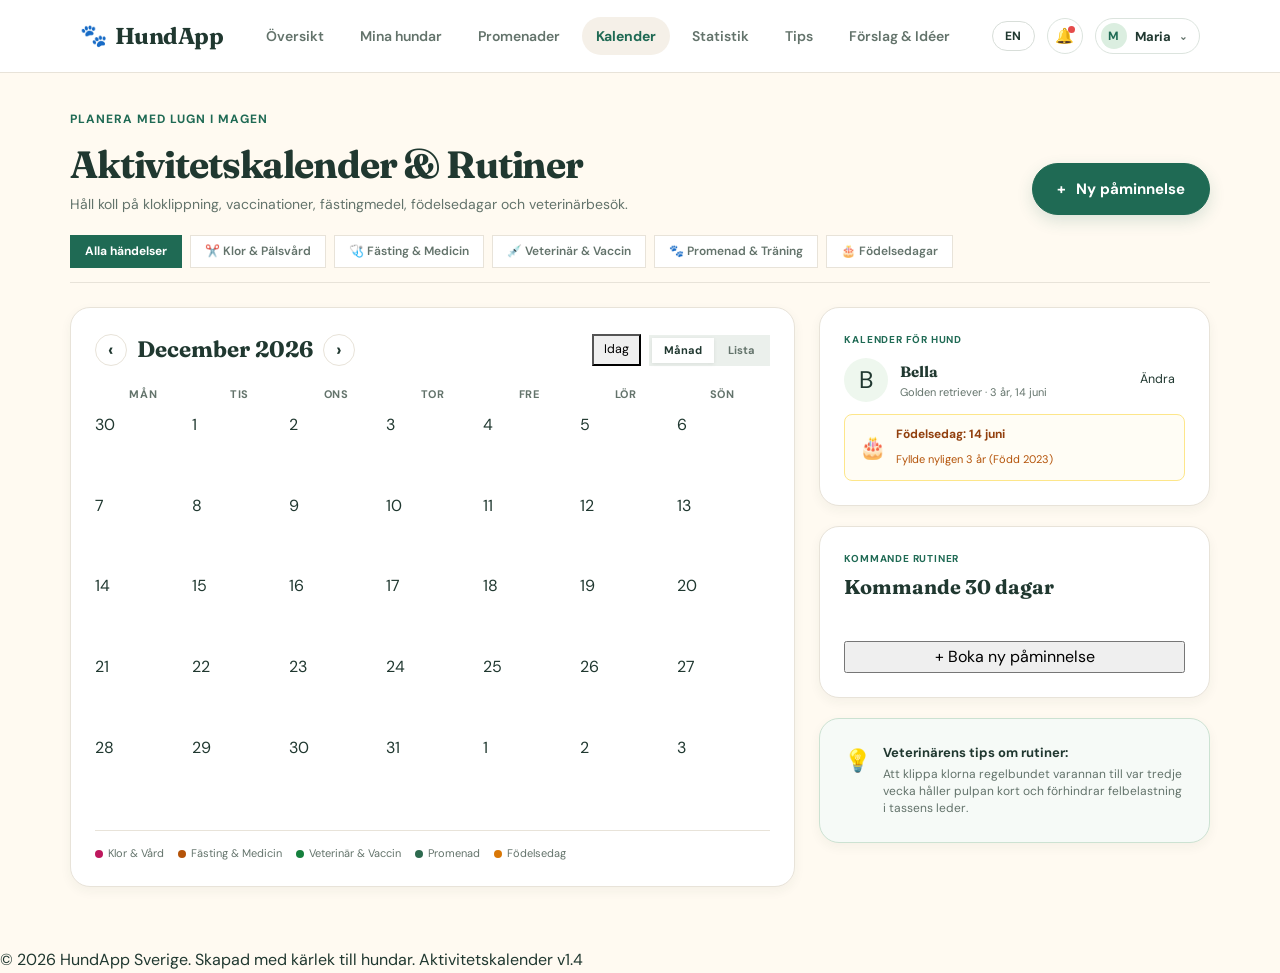
==== calendar.html @ fe057f98 "Add files via upload" ====
<!doctype html>
<html lang="sv">
<head>
  <meta charset="utf-8">
  <meta name="viewport" content="width=device-width, initial-scale=1">
  <meta name="description" content="Aktivitetskalender, påminnelser, rutiner och födelsedagar för din hund i HundApp.">
  <title>Aktivitetskalender & Påminnelser – HundApp</title>
  <link rel="preconnect" href="https://fonts.googleapis.com">
  <link rel="preconnect" href="https://fonts.gstatic.com" crossorigin>
  <link href="https://fonts.googleapis.com/css2?family=DM+Sans:ital,wght@0,400;0,500;0,600;0,700;1,400&family=Fraunces:opsz,wght@9..144,600;9..144,700&display=swap" rel="stylesheet">
  <link rel="stylesheet" href="styles.css">
</head>
<body class="portal-page">
  <a class="skip-link" href="#main">Hoppa till innehållet</a>

  <!-- Huvudnavigation -->
  <header class="portal-header">
    <div class="portal-nav">
      <a class="brand" href="index.html" aria-label="HundApp – till startsidan">
        <span class="brand-mark" aria-hidden="true">🐾</span>
        <span>HundApp</span>
      </a>

      <nav class="portal-links" aria-label="Huvudmeny">
        <a href="portal.html">Översikt</a>
        <a href="dogs.html">Mina hundar</a>
        <a href="walks.html">Promenader</a>
        <a href="calendar.html" class="active">Kalender</a>
        <a href="statistics.html">Statistik</a>
        <a href="tips.html">Tips</a>
        <a href="suggestions.html">Förslag &amp; Idéer</a>
      </nav>

      <div class="portal-user">
        <button class="language-toggle" type="button" aria-label="Switch to English" aria-pressed="false">EN</button>
        <button class="bell" type="button" aria-label="Notiser">🔔<i></i></button>
        <button class="user-menu" type="button">
          <span id="userAvatarLetter">M</span>
          <b id="userNavName">Maria</b>
          <em>⌄</em>
        </button>
      </div>
    </div>
  </header>

  <!-- Huvudinnehåll -->
  <main id="main" class="portal-main calendar-main">
    
    <!-- Header med tidsväljare och ny påminnelse -->
    <header class="calendar-page-heading">
      <div>
        <p class="eyebrow" id="calEyebrow">Planera med lugn i magen</p>
        <h1 id="calMainHeading">Aktivitetskalender & Rutiner</h1>
        <p class="cal-subheading">Håll koll på kloklippning, vaccinationer, fästingmedel, födelsedagar och veterinärbesök.</p>
      </div>
      <div style="display:flex; gap:10px; align-items:center; flex-wrap:wrap;">
        <button id="new-reminder-button" class="button" type="button">
          <span>+</span> Ny påminnelse
        </button>
      </div>
    </header>

    <!-- Kategorifilter för Kalendern -->
    <nav class="cal-filter-toolbar" aria-label="Filtrera kalenderhändelser">
      <button type="button" class="cal-filter-btn active" data-filter="all">Alla händelser</button>
      <button type="button" class="cal-filter-btn" data-filter="care">✂️ Klor & Pälsvård</button>
      <button type="button" class="cal-filter-btn" data-filter="health">🩺 Fästing & Medicin</button>
      <button type="button" class="cal-filter-btn" data-filter="vet">💉 Veterinär & Vaccin</button>
      <button type="button" class="cal-filter-btn" data-filter="activity">🐾 Promenad & Träning</button>
      <button type="button" class="cal-filter-btn" data-filter="birthday">🎂 Födelsedagar</button>
    </nav>

    <!-- Kalender Layout: Månadsöversikt (vänster) + Sidopanel (höger) -->
    <div class="calendar-layout">
      
      <!-- HUVUDKALENDER (MÅNAD & VECKOR) -->
      <section class="portal-card main-calendar-card">
        
        <!-- Kalender Toolbar med Månadsnavigering -->
        <div class="calendar-toolbar">
          <div class="month-nav-group">
            <button type="button" id="prevMonthBtn" class="btn-cal-nav" aria-label="Föregående månad">‹</button>
            <h2 id="currentMonthYearHeading">Juli 2026</h2>
            <button type="button" id="nextMonthBtn" class="btn-cal-nav" aria-label="Nästa månad">›</button>
          </div>

          <div class="cal-actions-right">
            <button class="btn btn-outline btn-xs" id="todayJumpBtn" type="button">Idag</button>
            <div class="view-segmented-switch">
              <button class="view-btn active" id="monthViewBtn" type="button">Månad</button>
              <button class="view-btn" id="listViewBtn" type="button">Lista</button>
            </div>
          </div>
        </div>

        <!-- Veckodagsrubriker -->
        <div class="large-weekdays" id="weekdaysHeader">
          <span>Mån</span><span>Tis</span><span>Ons</span><span>Tor</span><span>Fre</span><span>Lör</span><span>Sön</span>
        </div>

        <!-- Dynamiskt Månadsrutnät (Renderas i JS) -->
        <div class="month-grid" id="calendarMonthGrid" aria-label="Kalenderdagar">
          <!-- Renderas dynamiskt i JavaScript -->
        </div>

        <!-- Listvy (visas vid klick på Lista) -->
        <div class="calendar-agenda-list" id="calendarAgendaList" hidden>
          <!-- Renderas dynamiskt -->
        </div>

        <!-- Förklaring & Färgguide -->
        <div class="cal-legend-row">
          <span class="legend-item"><i style="background:#be185d;"></i> Klor & Vård</span>
          <span class="legend-item"><i style="background:#b45309;"></i> Fästing & Medicin</span>
          <span class="legend-item"><i style="background:#15803d;"></i> Veterinär & Vaccin</span>
          <span class="legend-item"><i style="background:#2d6a4f;"></i> Promenad</span>
          <span class="legend-item"><i style="background:#d97706;"></i> Födelsedag</span>
        </div>
      </section>

      <!-- KALENDER SIDOPANEL -->
      <aside class="calendar-sidebar">
        
        <!-- Aktiv Hund Filter & Födelsedagskort -->
        <section class="portal-card cal-dog-info-card">
          <p class="card-label">KALENDER FÖR HUND</p>
          <div class="cal-dog-header">
            <span class="cal-dog-avatar" id="calDogAvatar">🐶</span>
            <div class="cal-dog-text">
              <strong id="calDogName">Bella</strong>
              <small id="calDogMeta">Golden retriever · 3 år</small>
            </div>
            <a href="dogs.html" class="btn btn-outline btn-xs" title="Redigera ras & födelsedag">Ändra</a>
          </div>

          <!-- Födelsedagsindikator -->
          <div class="cal-birthday-badge-box" id="calBirthdayBox">
            <span class="birthday-cake-icon">🎂</span>
            <div class="birthday-text">
              <strong>Födelsedag: 14 juni</strong>
              <small>Fyllde nyligen 3 år (Född 2023)</small>
            </div>
          </div>
        </section>

        <!-- Kommande Händelselista -->
        <section class="portal-card upcoming-sidebar-card">
          <div class="card-heading">
            <div>
              <p class="card-label">KOMMANDE RUTINER</p>
              <h2 id="upcomingEventsTitle">Kommande 30 dagar</h2>
            </div>
          </div>

          <div class="side-events-list" id="sidebarUpcomingList">
            <!-- Renderas dynamiskt i JS -->
          </div>

          <button class="btn btn-outline btn-sm" id="quickAddReminderBtn" style="width:100%; margin-top:14px;" type="button">
            + Boka ny påminnelse
          </button>
        </section>

        <!-- Pedagogiskt Rutintips -->
        <section class="portal-card calendar-tip-card">
          <div style="display:flex; gap:12px; align-items:flex-start;">
            <span style="font-size:22px; flex-shrink:0;">💡</span>
            <div>
              <strong style="display:block; font-size:13px; color:var(--ink); margin-bottom:2px;">Veterinärens tips om rutiner:</strong>
              <p style="font-size:12px; color:var(--muted); line-height:1.45; margin:0;">
                Att klippa klorna regelbundet varannan till var tredje vecka håller pulpan kort och förhindrar felbelastning i tassens leder.
              </p>
            </div>
          </div>
        </section>

      </aside>

    </div>
  </main>

  <!-- MODAL: NY PÅMINNELSE / RUTIN -->
  <div id="reminder-modal" class="modal" aria-hidden="true" role="dialog" aria-modal="true" aria-labelledby="reminder-title">
    <div class="modal-card" style="max-width: 540px;">
      <div class="modal-header">
        <h3 id="reminder-title" style="margin: 0; font-family: 'Fraunces', serif;">🔔 Skapa ny påminnelse</h3>
        <button class="modal-close" id="close-reminder-modal-btn" type="button" aria-label="Stäng">×</button>
      </div>

      <form id="reminder-form" class="modal-body" style="padding: 20px 24px;">
        
        <!-- Kategori / Typ -->
        <div class="form-group" style="margin-bottom: 14px;">
          <label for="reminder-category-select" style="font-size: 0.88rem; font-weight: 700; display: block; margin-bottom: 6px;">Typ av påminnelse *</label>
          <select id="reminder-category-select" class="form-control" required>
            <option value="care" selected>✂️ Kloklippning & Pälsvård</option>
            <option value="health">🩺 Fästingmedel / Avmaskning</option>
            <option value="vet">💉 Veterinärbesök & Vaccination</option>
            <option value="activity">🐾 Träning / Hundkurs</option>
            <option value="birthday">🎂 Födelsedag / Årsdag</option>
            <option value="other">✦ Övrig rutin</option>
          </select>
        </div>

        <!-- Titel -->
        <div class="form-group" style="margin-bottom: 14px;">
          <label for="reminder-title-input" style="font-size: 0.88rem; font-weight: 700; display: block; margin-bottom: 6px;">Rubrik *</label>
          <input type="text" id="reminder-title-input" class="form-control" placeholder="t.ex. Klippa klorna, Fästingdroppar, Tandkontroll..." required>
        </div>

        <!-- Datum & Klockslag -->
        <div style="display: grid; grid-template-columns: 1.2fr 0.8fr; gap: 12px; margin-bottom: 14px;">
          <div>
            <label for="reminder-date-input" style="font-size: 0.88rem; font-weight: 700; display: block; margin-bottom: 6px;">Datum *</label>
            <input type="date" id="reminder-date-input" class="form-control" required>
          </div>
          <div>
            <label for="reminder-time-input" style="font-size: 0.88rem; font-weight: 700; display: block; margin-bottom: 6px;">Tid (valfritt)</label>
            <input type="time" id="reminder-time-input" class="form-control" value="09:00">
          </div>
        </div>

        <!-- Återkommande intervall -->
        <div class="form-group" style="margin-bottom: 14px;">
          <label for="reminder-repeat-select" style="font-size: 0.88rem; font-weight: 700; display: block; margin-bottom: 6px;">Upprepa rutin</label>
          <select id="reminder-repeat-select" class="form-control">
            <option value="none" selected>Engångshändelse (Ingen upprepning)</option>
            <option value="weekly">Varje vecka</option>
            <option value="biweekly">Varannan vecka (14 dagar)</option>
            <option value="triweekly">Var 3:e vecka (21 dagar - Kloklippning)</option>
            <option value="monthly">Varje månad (30 dagar - Fästingmedel)</option>
            <option value="yearly">Årligen (Vaccination / Födelsedag)</option>
          </select>
        </div>

        <!-- Notering -->
        <div class="form-group" style="margin-bottom: 20px;">
          <label for="reminder-notes-input" style="font-size: 0.88rem; font-weight: 700; display: block; margin-bottom: 6px;">Anteckningar / Påminnelseråd (valfritt)</label>
          <input type="text" id="reminder-notes-input" class="form-control" placeholder="t.ex. Klipp lite i taget, belöna med lammgodis...">
        </div>

        <div style="display: flex; justify-content: flex-end; gap: 10px;">
          <button type="button" class="btn btn-outline" id="cancel-reminder-btn">Avbryt</button>
          <button type="submit" class="btn btn-primary">Spara påminnelse</button>
        </div>
      </form>
    </div>
  </div>

  <!-- TOAST FEEDBACK -->
  <div id="toast-msg" class="toast-msg" role="status" aria-live="polite">
    <span id="toast-icon">✓</span>
    <span id="toast-text">Påminnelse sparad i kalendern!</span>
  </div>

  <!-- Sidfot -->
  <footer class="portal-footer">
    <span>© 2026 HundApp Sverige. Skapad med kärlek till hundar.</span>
    <span>Aktivitetskalender v1.4</span>
  </footer>

  <script src="app.js"></script>
</body>
</html>
---- styles.css ----
/**
 * 🐾 HundApp – styles.css
 * Modern, mobil-först stilmall för hela HundApp.
 * Bättre, snyggare, felsäker och blixtsnabb.
 */

/* ============================================================
   1. DESIGNTOKENS & CSS VARIABLER
   ============================================================ */
:root {
  /* Huvudfärger */
  --ink: #203830;
  --ink-light: #3d564d;
  --muted: #63736b;
  --muted-light: #899a91;
  --cream: #fffaf1;
  --white: #ffffff;

  /* Accentfärger */
  --green: #1f6a54;
  --green-hover: #174c3e;
  --green-light: #e3f2e7;
  --green-border: #b8d8c2;

  --peach: #f8dfc5;
  --peach-dark: #b86e28;
  --mint: #dbeee0;
  --mint-dark: #2e7a4b;
  --lilac: #e8e0f6;
  --lilac-dark: #6f539b;
  --rose: #fae1dc;
  --rose-dark: #b8544d;
  --sand: #f5f0e8;

  /* Ramar & Skuggor */
  --line: #e8e3d9;
  --line-light: #f0ece3;
  --shadow-sm: 0 4px 12px rgba(32, 56, 48, 0.05);
  --shadow-md: 0 10px 25px rgba(32, 56, 48, 0.08);
  --shadow-lg: 0 20px 45px rgba(32, 56, 48, 0.12);
  --radius-sm: 8px;
  --radius-md: 14px;
  --radius-lg: 20px;
  --radius-pill: 100px;

  /* Easing & Transition */
  --ease: cubic-bezier(0.16, 1, 0.3, 1);
  --transition: 0.2s cubic-bezier(0.16, 1, 0.3, 1);
}

/* ============================================================
   2. GLOBALA RESETS & TYPOGRAFI
   ============================================================ */
*, *::before, *::after {
  box-sizing: border-box;
}

html {
  scroll-behavior: smooth;
  -webkit-text-size-adjust: 100%;
}

body {
  margin: 0;
  color: var(--ink);
  background: var(--cream);
  font-family: 'DM Sans', -apple-system, BlinkMacSystemFont, 'Segoe UI', Roboto, sans-serif;
  font-size: 16px;
  line-height: 1.6;
  -webkit-font-smoothing: antialiased;
  -moz-osx-font-smoothing: grayscale;
}

img, svg {
  display: block;
  max-width: 100%;
}

button, input, select, textarea {
  font: inherit;
}

a {
  color: inherit;
  text-decoration: none;
}

:focus-visible {
  outline: 3px solid var(--green);
  outline-offset: 2px;
}

.sr-only {
  position: absolute;
  width: 1px;
  height: 1px;
  padding: 0;
  margin: -1px;
  overflow: hidden;
  clip: rect(0, 0, 0, 0);
  white-space: nowrap;
  border: 0;
}

.skip-link {
  position: absolute;
  left: 10px;
  top: -60px;
  background: var(--green);
  color: var(--white) !important;
  padding: 8px 16px;
  border-radius: var(--radius-sm);
  font-weight: 700;
  z-index: 100;
  transition: top 0.2s ease;
}

.skip-link:focus {
  top: 12px;
}

.container {
  width: min(1120px, calc(100% - 40px));
  margin: 0 auto;
}

.section {
  padding: 85px 0;
}

/* ============================================================
   3. KNAPPAR, TAGGAR & INTERAKTIVA ELEMENT
   ============================================================ */
.button {
  display: inline-flex;
  align-items: center;
  justify-content: center;
  gap: 10px;
  border: 1px solid var(--green);
  border-radius: var(--radius-pill);
  padding: 13px 24px;
  background: var(--green);
  color: var(--white) !important;
  font-size: 15px;
  font-weight: 700;
  cursor: pointer;
  box-shadow: 0 6px 16px rgba(31, 106, 84, 0.16);
  transition: var(--transition);
}

.button:hover {
  background: var(--green-hover);
  border-color: var(--green-hover);
  transform: translateY(-2px);
  box-shadow: 0 8px 20px rgba(31, 106, 84, 0.22);
}

.button:active {
  transform: translateY(0);
}

.button-small {
  padding: 9px 18px;
  font-size: 13px;
}

.button-secondary {
  background: var(--white);
  color: var(--green) !important;
  border-color: var(--green-border);
  box-shadow: var(--shadow-sm);
}

.button-secondary:hover {
  background: var(--green-light);
  border-color: var(--green);
  transform: translateY(-2px);
}

.button-ghost {
  background: transparent;
  color: var(--ink) !important;
  border: 1px solid var(--line);
  box-shadow: none;
}

.button-ghost:hover {
  background: var(--white);
  border-color: var(--green);
  color: var(--green) !important;
  transform: translateY(-2px);
}

.button-light {
  background: var(--white);
  border-color: var(--white);
  color: var(--green) !important;
  box-shadow: 0 8px 20px rgba(0,0,0,0.1);
}

.button-light:hover {
  background: var(--sand);
  transform: translateY(-2px);
}

.outline-button {
  display: inline-flex;
  align-items: center;
  justify-content: center;
  border: 1px solid var(--line);
  background: var(--white);
  color: var(--ink);
  border-radius: var(--radius-pill);
  padding: 11px 20px;
  font-size: 14px;
  font-weight: 700;
  cursor: pointer;
  transition: var(--transition);
}

.outline-button:hover {
  border-color: var(--green);
  color: var(--green);
  transform: translateY(-2px);
}

.text-link {
  font-weight: 700;
  color: var(--green);
  font-size: 14px;
  display: inline-flex;
  align-items: center;
  gap: 5px;
  transition: opacity 0.15s;
}

.text-link:hover {
  opacity: 0.8;
}

.text-link.dark {
  color: var(--ink);
}

.eyebrow {
  color: var(--green);
  font-weight: 700;
  letter-spacing: 0.08em;
  text-transform: uppercase;
  font-size: 12px;
  margin: 0 0 10px;
  display: inline-flex;
  align-items: center;
  gap: 6px;
}

.card-label {
  font-size: 9px;
  letter-spacing: 0.09em;
  font-weight: 700;
  color: var(--muted);
  text-transform: uppercase;
  margin: 0 0 6px;
}

/* ============================================================
   4. NAVIGATION & SIDHUVUD (PUBLIKT & PORTAL)
   ============================================================ */
.site-header {
  background: rgba(255, 250, 241, 0.94);
  backdrop-filter: blur(12px);
  -webkit-backdrop-filter: blur(12px);
  position: sticky;
  top: 0;
  z-index: 100;
  border-bottom: 1px solid rgba(32, 56, 48, 0.06);
}

.nav-wrap {
  height: 74px;
  display: flex;
  align-items: center;
  justify-content: space-between;
}

.brand {
  display: inline-flex;
  align-items: center;
  gap: 8px;
  color: var(--ink);
  font-family: 'Fraunces', Georgia, serif;
  font-weight: 700;
  font-size: 23px;
  letter-spacing: -0.02em;
}

.brand-mark {
  font-size: 22px;
}

.main-nav {
  display: flex;
  align-items: center;
  gap: 24px;
}

.main-nav a {
  font-size: 14px;
  font-weight: 600;
  color: var(--ink);
  transition: color 0.15s;
}

.main-nav a:hover,
.footer-links a:hover {
  color: var(--green);
}

.nav-login {
  margin-left: 6px;
}

.language-toggle {
  border: 1px solid #d8ded9;
  border-radius: var(--radius-pill);
  background: var(--white);
  color: var(--ink);
  font: 700 12px 'DM Sans', sans-serif;
  letter-spacing: 0.04em;
  padding: 6px 12px;
  cursor: pointer;
  transition: var(--transition);
}

.language-toggle:hover {
  border-color: var(--green);
  color: var(--green);
}

.menu-toggle {
  display: none;
  background: none;
  border: 0;
  width: 42px;
  height: 42px;
  padding: 8px;
  cursor: pointer;
}

.menu-toggle span:not(.sr-only) {
  height: 2px;
  display: block;
  margin: 5px 0;
  background: var(--ink);
  border-radius: 2px;
  transition: 0.2s;
}

/* Portal Nav */
.portal-page {
  background: var(--cream);
  min-height: 100vh;
  display: flex;
  flex-direction: column;
}

.portal-header {
  background: var(--white);
  border-bottom: 1px solid var(--line);
  position: sticky;
  top: 0;
  z-index: 100;
}

.portal-nav {
  width: min(1120px, calc(100% - 40px));
  margin: 0 auto;
  height: 72px;
  display: flex;
  align-items: center;
  justify-content: space-between;
}

.portal-links {
  display: flex;
  align-items: center;
  gap: 8px;
}

.portal-links a {
  font-size: 14px;
  font-weight: 600;
  color: var(--muted);
  padding: 8px 14px;
  border-radius: var(--radius-pill);
  transition: var(--transition);
}

.portal-links a:hover,
.portal-links a.active {
  color: var(--ink);
  background: var(--sand);
}

.portal-links a.active {
  font-weight: 700;
  color: var(--green);
}

.portal-user {
  display: flex;
  align-items: center;
  gap: 12px;
}

.bell {
  border: 1px solid #dce4de;
  background: var(--white);
  border-radius: 50%;
  width: 36px;
  height: 36px;
  display: grid;
  place-items: center;
  font-size: 15px;
  cursor: pointer;
  position: relative;
  transition: var(--transition);
}

.bell:hover {
  border-color: var(--green);
}

.bell i {
  position: absolute;
  top: 7px;
  right: 7px;
  width: 7px;
  height: 7px;
  border-radius: 50%;
  background: #e54b4b;
}

.user-menu {
  display: inline-flex;
  align-items: center;
  gap: 8px;
  border: 1px solid #dce4de;
  background: var(--white);
  border-radius: var(--radius-pill);
  padding: 4px 12px 4px 5px;
  cursor: pointer;
  font: 600 13px 'DM Sans', sans-serif;
  color: var(--ink);
}

.user-menu span {
  width: 26px;
  height: 26px;
  border-radius: 50%;
  background: var(--mint);
  color: var(--green);
  display: grid;
  place-items: center;
  font-weight: 700;
  font-size: 12px;
}

.user-menu em {
  font-style: normal;
  font-size: 10px;
  color: var(--muted);
}

/* ============================================================
   5. STARTSIDA (INDEX.HTML)
   ============================================================ */
.hero {
  padding: 60px 0 75px;
  overflow: hidden;
}

.hero-grid {
  display: grid;
  grid-template-columns: 1.05fr 0.95fr;
  align-items: center;
  gap: 50px;
}

.hero h1,
.section-heading h2,
.feature-copy h2,
.tips-top h2,
.cta-inner h2 {
  font-family: 'Fraunces', Georgia, serif;
  letter-spacing: -0.04em;
  line-height: 1.08;
  margin: 0;
  color: var(--ink);
}

.hero h1 {
  font-size: clamp(40px, 4.8vw, 64px);
  max-width: 620px;
}

.hero h1 em {
  font-style: normal;
  color: var(--green);
}

.hero-text {
  font-size: 18px;
  line-height: 1.55;
  color: var(--ink-light);
  max-width: 530px;
  margin: 20px 0 28px;
}

.hero-actions {
  display: flex;
  align-items: center;
  gap: 16px;
}

.trust-row {
  display: flex;
  gap: 20px;
  margin-top: 26px;
  color: var(--muted);
  font-size: 13px;
  font-weight: 600;
}

.trust-row b {
  color: var(--green);
  font-size: 14px;
}

/* Hero Visual & Mockup */
.hero-visual {
  height: 480px;
  position: relative;
  display: flex;
  justify-content: center;
  align-items: center;
}

.sun-shape {
  width: 380px;
  height: 380px;
  border-radius: 50%;
  background: var(--peach);
  position: absolute;
  right: 20px;
  top: 25px;
}

.dot {
  width: 10px;
  height: 10px;
  border-radius: 50%;
  background: #e6ab72;
  position: absolute;
}

.dot-one { left: 50px; top: 60px; }
.dot-two { right: 10px; top: 340px; width: 14px; height: 14px; }
.dot-three { right: 55px; top: 15px; width: 8px; height: 8px; }

.app-preview {
  width: 300px;
  background: var(--white);
  padding: 20px;
  border-radius: 22px;
  position: relative;
  z-index: 2;
  box-shadow: var(--shadow-lg);
  transform: rotate(2deg);
  transition: transform 0.3s ease;
}

.app-preview:hover {
  transform: rotate(0deg) scale(1.02);
}

.preview-top {
  display: flex;
  justify-content: space-between;
  align-items: center;
}

.preview-logo {
  font-family: 'Fraunces', serif;
  font-size: 14px;
  font-weight: 700;
}

.preview-date {
  color: var(--muted-light);
  font-size: 10px;
  margin: 14px 0 0;
}

.app-preview h2 {
  font-size: 21px;
  margin: 0 0 12px;
  line-height: 1.3;
}

.dog-card {
  display: flex;
  gap: 10px;
  align-items: center;
  border-radius: var(--radius-md);
  background: var(--sand);
  padding: 10px;
  transition: var(--transition);
}

.dog-card:hover {
  background: #ede6da;
}

.dog-avatar {
  width: 34px;
  height: 34px;
  border-radius: 10px;
  background: #f7d9b9;
  display: grid;
  place-items: center;
  font-size: 20px;
}

.dog-card div:nth-child(2) {
  display: flex;
  flex-direction: column;
  line-height: 1.2;
  font-size: 10px;
  color: var(--muted);
}

.dog-card strong {
  color: var(--ink);
  font-size: 13px;
  margin-top: 2px;
}

.dog-card button {
  border: 0;
  background: transparent;
  margin-left: auto;
  color: var(--muted);
  font-size: 16px;
}

.next-label {
  font-size: 8px;
  letter-spacing: 0.09em;
  font-weight: 700;
  color: var(--muted);
  margin: 16px 0 6px;
}

.task-card {
  display: flex;
  align-items: center;
  gap: 10px;
  border: 1px solid var(--line);
  border-radius: var(--radius-md);
  padding: 10px;
  transition: var(--transition);
}

.task-card:hover {
  border-color: var(--green);
  background: #fbfdfb;
}

.task-icon {
  width: 32px;
  height: 32px;
  border-radius: 9px;
  display: grid;
  place-items: center;
  font-size: 15px;
}

.pink {
  background: var(--rose);
  color: var(--rose-dark);
}

.task-card div:nth-child(2) {
  display: flex;
  flex-direction: column;
  font-size: 11px;
  line-height: 1.25;
}

.task-card span {
  color: var(--muted);
  font-size: 9px;
  margin-top: 2px;
}

.task-arrow {
  margin-left: auto;
  font-size: 18px !important;
  color: var(--green) !important;
}

.week-card {
  margin-top: 10px;
  border-radius: var(--radius-md);
  background: var(--mint);
  display: flex;
  align-items: flex-end;
  justify-content: space-between;
  padding: 10px 12px;
  transition: var(--transition);
}

.week-card:hover {
  background: #cde7d5;
}

.week-card > div:first-child {
  display: flex;
  flex-direction: column;
}

.week-card span {
  font-size: 8px;
  font-weight: 700;
  color: var(--mint-dark);
  letter-spacing: 0.05em;
}

.week-card strong {
  font-size: 24px;
  line-height: 1.1;
}

.week-card small {
  font-size: 9px;
  font-weight: 500;
  color: #4d655a;
}

.mini-chart {
  height: 32px;
  display: flex;
  align-items: end;
  gap: 3px;
}

.mini-chart i {
  background: #5f9e78;
  width: 5px;
  border-radius: 4px 4px 0 0;
}

.preview-add {
  width: 100%;
  background: var(--green);
  border: 0;
  color: #fff;
  border-radius: 10px;
  font-size: 11px;
  padding: 11px;
  margin-top: 12px;
  font-weight: 700;
  cursor: pointer;
}

/* Floating Badges */
.floating-card {
  position: absolute;
  z-index: 3;
  background: var(--white);
  border-radius: var(--radius-md);
  box-shadow: var(--shadow-md);
}

.walk-card {
  left: -10px;
  bottom: 45px;
  padding: 10px 14px;
  display: flex;
  gap: 10px;
  align-items: center;
  font-size: 11px;
  animation: floatGentle 5s ease-in-out infinite;
}

.float-icon {
  width: 30px;
  height: 30px;
  display: grid;
  place-items: center;
  border-radius: 8px;
  background: var(--mint);
  font-size: 16px;
}

.walk-card b, .walk-card small {
  display: block;
  line-height: 1.35;
}

.walk-card small {
  color: var(--muted);
  font-size: 9px;
}

.heart-card {
  right: -5px;
  top: 95px;
  padding: 10px 14px;
  font-size: 11px;
  font-weight: 700;
  color: #8d5b63;
  animation: floatRight 6s ease-in-out infinite;
}

.heart-card span {
  color: #d7767f;
  margin-right: 5px;
}

.pulse-badge {
  display: inline-flex;
  align-items: center;
  gap: 5px;
  font-size: 9px;
  color: var(--green);
  font-weight: 700;
}

.pulse-dot {
  width: 6px;
  height: 6px;
  border-radius: 50%;
  background: #2cb67d;
  animation: pulseDot 1.8s infinite;
}

@keyframes floatGentle {
  0%, 100% { transform: translateY(0) rotate(-4deg); }
  50% { transform: translateY(-7px) rotate(-3deg); }
}

@keyframes floatRight {
  0%, 100% { transform: translateY(0) rotate(5deg); }
  50% { transform: translateY(-6px) rotate(6deg); }
}

@keyframes pulseDot {
  0%, 100% { opacity: 1; transform: scale(1); }
  50% { opacity: 0.4; transform: scale(0.8); }
}

/* Stats Strip */
.stats-strip {
  background: var(--white);
  border-top: 1px solid var(--line);
  border-bottom: 1px solid var(--line);
  padding: 34px 0;
}

.stats-strip-grid {
  display: grid;
  grid-template-columns: repeat(4, 1fr);
  gap: 20px;
  text-align: center;
}

.stats-strip-item strong {
  display: block;
  font: 700 34px/1 'Fraunces', Georgia, serif;
  color: var(--green);
  letter-spacing: -0.03em;
}

.stats-strip-item span {
  font-size: 13px;
  font-weight: 600;
  color: var(--muted);
  margin-top: 5px;
  display: block;
}

/* Social Proof */
.social-proof {
  background: #f2ede3;
  border-top: 1px solid #e9e1d5;
  border-bottom: 1px solid #e9e1d5;
}

.proof-wrap {
  min-height: 80px;
  display: flex;
  align-items: center;
  justify-content: space-between;
  gap: 20px;
}

.proof-wrap p {
  font-family: 'Fraunces', serif;
  font-weight: 600;
  margin: 0;
}

.proof-items {
  display: flex;
  gap: 20px;
  color: #597067;
  font-size: 13px;
  font-weight: 600;
}

/* Section Headings */
.section-heading {
  max-width: 620px;
  margin: 0 auto 48px;
}

.section-heading.centered {
  text-align: center;
}

.section-heading h2 {
  font-size: clamp(32px, 3.8vw, 44px);
}

.section-heading > p:last-child {
  color: var(--muted);
  font-size: 17px;
  margin: 12px auto 0;
}

/* 3-Steps How-It-Works */
.steps {
  display: grid;
  grid-template-columns: repeat(3, 1fr);
  gap: 24px;
}

.step {
  background: var(--white);
  border: 1px solid var(--line);
  padding: 30px;
  border-radius: var(--radius-lg);
  position: relative;
  min-height: 240px;
  box-shadow: var(--shadow-sm);
  transition: var(--transition);
}

.step:hover {
  transform: translateY(-4px);
  box-shadow: var(--shadow-md);
  border-color: var(--green-border);
}

.step-number {
  position: absolute;
  right: 24px;
  top: 22px;
  font-weight: 700;
  color: #b4beb8;
  font-size: 13px;
}

.step-icon {
  height: 48px;
  width: 48px;
  border-radius: 14px;
  display: grid;
  place-items: center;
  font-size: 24px;
  margin-bottom: 20px;
}

.peach { background: var(--peach); }
.mint { background: var(--mint); }
.lilac { background: var(--lilac); }

.step h3 {
  font-family: 'Fraunces', serif;
  font-size: 22px;
  margin: 0 0 8px;
}

.step p {
  color: var(--muted);
  font-size: 14px;
  line-height: 1.5;
  margin: 0;
}

/* Feature Pillars */
.features-section {
  background: #eef5ef;
}

.feature-pillar-grid {
  display: grid;
  grid-template-columns: repeat(3, 1fr);
  gap: 24px;
}

.feature-pillar-card {
  background: var(--white);
  border: 1px solid var(--line);
  border-radius: var(--radius-lg);
  padding: 30px;
  display: flex;
  flex-direction: column;
  box-shadow: var(--shadow-sm);
  transition: var(--transition);
}

.feature-pillar-card:hover {
  transform: translateY(-4px);
  border-color: var(--green-border);
  box-shadow: var(--shadow-md);
}

.pillar-icon {
  width: 50px;
  height: 50px;
  border-radius: 14px;
  display: grid;
  place-items: center;
  font-size: 24px;
  margin-bottom: 20px;
}

.feature-pillar-card h3 {
  font: 700 22px/1.2 'Fraunces', serif;
  margin: 0 0 8px;
}

.feature-pillar-card p {
  font-size: 14px;
  line-height: 1.55;
  color: var(--muted);
  margin: 0 0 20px;
  flex: 1;
}

.pillar-link {
  font-size: 13px;
  font-weight: 700;
  color: var(--green);
  display: inline-flex;
  align-items: center;
  gap: 5px;
}

.pillar-link:hover {
  color: var(--green-hover);
}

/* Testimonials & Reviews */
.testimonials-section {
  background: var(--cream);
  padding: 85px 0;
}

.reviews-header-row {
  display: flex;
  justify-content: space-between;
  align-items: flex-end;
  margin-bottom: 30px;
  flex-wrap: wrap;
  gap: 16px;
}

.reviews-header-row .section-heading {
  margin: 0;
  text-align: left;
}

.testimonials-grid {
  display: grid;
  grid-template-columns: repeat(3, 1fr);
  gap: 22px;
}

.testimonial-card {
  background: var(--white);
  border: 1px solid var(--line);
  border-radius: var(--radius-lg);
  padding: 26px;
  display: flex;
  flex-direction: column;
  box-shadow: var(--shadow-sm);
  transition: var(--transition);
}

.testimonial-card:hover {
  transform: translateY(-3px);
  box-shadow: var(--shadow-md);
}

.testimonial-stars {
  color: #e59a35;
  font-size: 15px;
  letter-spacing: 2px;
  margin-bottom: 12px;
}

.testimonial-text {
  font-size: 14px;
  line-height: 1.6;
  color: var(--ink-light);
  margin: 0 0 18px;
  flex: 1;
  font-style: italic;
}

.testimonial-author {
  display: flex;
  align-items: center;
  gap: 12px;
  border-top: 1px solid var(--line-light);
  padding-top: 14px;
}

.testimonial-avatar {
  width: 36px;
  height: 36px;
  border-radius: 50%;
  background: var(--mint);
  display: grid;
  place-items: center;
  font-size: 17px;
}

.testimonial-author b {
  display: block;
  font-size: 13px;
  color: var(--ink);
}

.testimonial-author small {
  color: var(--muted);
  font-size: 11px;
}

.empty-reviews-box {
  max-width: 640px;
  margin: 0 auto;
  background: var(--white);
  border: 2px dashed var(--line);
  border-radius: var(--radius-lg);
  padding: 44px 28px;
  text-align: center;
  box-shadow: var(--shadow-sm);
}

/* Tips Section on Index */
.tips-section {
  padding-bottom: 95px;
}

.tips-top {
  display: flex;
  justify-content: space-between;
  align-items: flex-end;
  margin-bottom: 30px;
}

.tips-grid {
  display: grid;
  grid-template-columns: repeat(3, 1fr);
  gap: 22px;
}

.tip-card {
  border-radius: var(--radius-md);
  overflow: hidden;
  border: 1px solid var(--line);
  background: var(--white);
  box-shadow: var(--shadow-sm);
  transition: var(--transition);
}

.tip-card:hover {
  transform: translateY(-3px);
  box-shadow: var(--shadow-md);
}

.tip-image {
  height: 160px;
  display: grid;
  place-items: center;
  font-size: 64px;
}

.sunshine { background: #f8db9f; }
.green { background: #cee5d5; }
.lavender { background: #e5ddf1; }

.tip-body {
  padding: 18px;
}

.tip-body > span {
  font-size: 9px;
  letter-spacing: 0.08em;
  color: var(--green);
  font-weight: 700;
}

.tip-body h3 {
  font-family: 'Fraunces', serif;
  font-size: 19px;
  line-height: 1.25;
  margin: 6px 0 14px;
}

.tip-body a {
  font-size: 13px;
  color: var(--ink);
  font-weight: 700;
  text-decoration: none;
}

.tip-body b {
  color: var(--green);
  margin-left: 3px;
}

/* FAQ Accordion */
.faq-section {
  background: #eef5ef;
  padding: 85px 0;
}

.faq-wrap {
  max-width: 760px;
  margin: 0 auto;
  display: grid;
  gap: 12px;
}

.faq-item {
  background: var(--white);
  border: 1px solid #dde6df;
  border-radius: var(--radius-md);
  overflow: hidden;
  transition: var(--transition);
}

.faq-item:hover {
  border-color: #b7ccbd;
}

.faq-summary {
  padding: 18px 22px;
  font-size: 15px;
  font-weight: 700;
  color: var(--ink);
  cursor: pointer;
  display: flex;
  justify-content: space-between;
  align-items: center;
  user-select: none;
  list-style: none;
}

.faq-summary::-webkit-details-marker {
  display: none;
}

.faq-summary span {
  font-size: 18px;
  color: var(--green);
  transition: transform 0.25s ease;
}

.faq-item[open] .faq-summary span {
  transform: rotate(45deg);
}

.faq-content {
  padding: 0 22px 20px;
  font-size: 14px;
  line-height: 1.6;
  color: var(--ink-light);
  border-top: 1px solid #f0f4f0;
  margin-top: -2px;
  padding-top: 12px;
}

/* CTA Section */
.cta-section {
  background: var(--green);
  color: var(--white);
  text-align: center;
  overflow: hidden;
}

.cta-inner {
  padding: 85px 20px 90px;
  position: relative;
}

.cta-paw {
  position: absolute;
  font-size: 220px;
  opacity: 0.05;
  left: 50%;
  top: -40px;
  transform: translateX(-50%) rotate(-17deg);
  pointer-events: none;
}

.eyebrow.light {
  color: #b8dcc6;
  position: relative;
}

.cta-inner h2 {
  font-size: clamp(34px, 4.5vw, 54px);
  color: var(--white);
  position: relative;
}

.cta-inner > p:not(.eyebrow) {
  max-width: 480px;
  margin: 16px auto 26px;
  color: #d4e5da;
  position: relative;
  font-size: 17px;
}

/* Site Footer */
.site-footer {
  background: #173d33;
  color: #dce8df;
}

.footer-top {
  display: flex;
  align-items: center;
  padding: 32px 0;
  gap: 28px;
}

.site-footer .brand {
  color: var(--white);
  font-size: 21px;
}

.footer-top > p {
  font-size: 13px;
  color: #b9cdc1;
  margin: 0;
}

.footer-links {
  margin-left: auto;
  display: flex;
  gap: 18px;
  flex-wrap: wrap;
}

.footer-links a {
  color: #dce8df;
  font-size: 12px;
  transition: color 0.15s;
}

.footer-links a:hover {
  color: var(--white);
}

.footer-bottom {
  border-top: 1px solid rgba(255, 255, 255, 0.1);
  padding: 16px 0;
  display: flex;
  justify-content: space-between;
  color: #91aa9d;
  font-size: 11px;
}

/* ============================================================
   6. MODALER, POPUPS & TOASTS
   ============================================================ */
.modal {
  position: fixed;
  inset: 0;
  background: rgba(32, 56, 48, 0.45);
  backdrop-filter: blur(5px);
  -webkit-backdrop-filter: blur(5px);
  display: flex;
  align-items: center;
  justify-content: center;
  padding: 20px;
  z-index: 1000;
  opacity: 0;
  visibility: hidden;
  transition: opacity 0.25s ease, visibility 0.25s ease;
}

.modal.open {
  opacity: 1;
  visibility: visible;
}

.modal-box {
  background: var(--white);
  border-radius: var(--radius-lg);
  padding: 32px;
  width: min(100%, 540px);
  max-height: min(90vh, 760px);
  overflow-y: auto;
  position: relative;
  box-shadow: 0 25px 60px rgba(0, 0, 0, 0.25);
  transform: translateY(20px) scale(0.97);
  transition: transform 0.25s var(--ease);
}

.modal.open .modal-box {
  transform: translateY(0) scale(1);
}

.modal-close {
  position: absolute;
  right: 14px;
  top: 14px;
  width: 32px;
  height: 32px;
  border-radius: 50%;
  border: 1px solid var(--line);
  background: var(--white);
  color: var(--muted);
  font-size: 18px;
  cursor: pointer;
  display: grid;
  place-items: center;
  transition: var(--transition);
}

.modal-close:hover {
  background: var(--sand);
  color: var(--ink);
}

.modal-icon {
  width: 48px;
  height: 48px;
  border-radius: 14px;
  background: var(--mint);
  color: var(--green);
  display: grid;
  place-items: center;
  font-size: 22px;
  margin: 0 auto 14px;
}

.activity-modal-icon {
  background: var(--lilac) !important;
  color: var(--lilac-dark) !important;
}

.toast-msg {
  position: fixed;
  bottom: 24px;
  right: 24px;
  background: var(--ink);
  color: var(--white);
  padding: 12px 20px;
  border-radius: var(--radius-md);
  font-size: 13px;
  font-weight: 600;
  display: flex;
  align-items: center;
  gap: 8px;
  z-index: 9999;
  box-shadow: var(--shadow-lg);
  transform: translateY(80px);
  opacity: 0;
  transition: all 0.25s var(--ease);
  pointer-events: none;
}

.toast-msg.show {
  transform: translateY(0);
  opacity: 1;
}

/* ============================================================
   7. KUNDPORTAL & DASHBOARD (PORTAL.HTML)
   ============================================================ */
.portal-main {
  width: min(1140px, calc(100% - 40px));
  margin: 32px auto 60px;
  flex: 1;
}

.portal-welcome-row {
  display: flex;
  justify-content: space-between;
  align-items: flex-end;
  margin-bottom: 24px;
  gap: 20px;
  flex-wrap: wrap;
}

.welcome-text-col h1 {
  font: 700 clamp(28px, 3.2vw, 38px)/1.15 'Fraunces', serif;
  letter-spacing: -0.03em;
  margin: 4px 0 6px;
  color: var(--ink);
}

.portal-intro-sub {
  color: var(--muted);
  font-size: 14px;
  margin: 0;
  max-width: 540px;
}

/* Aktiv Hundväljare Widget */
.dog-switch-card {
  display: flex;
  align-items: center;
  gap: 12px;
  background: var(--white);
  border: 1px solid var(--line);
  border-radius: var(--radius-lg);
  padding: 10px 16px;
  box-shadow: var(--shadow-sm);
  transition: var(--transition);
}

.dog-switch-card:hover {
  border-color: #bcdbc3;
  box-shadow: var(--shadow-md);
}

.dog-avatar-wrap {
  width: 44px;
  height: 44px;
  border-radius: 50%;
  background: #eef7ee;
  display: grid;
  place-items: center;
  font-size: 24px;
  flex-shrink: 0;
}

.dog-meta-info {
  display: flex;
  flex-direction: column;
}

.meta-label {
  font-size: 9px;
  letter-spacing: 0.08em;
  font-weight: 700;
  color: var(--muted);
  text-transform: uppercase;
}

.dog-name-display {
  font-family: 'Fraunces', serif;
  font-size: 16px;
  color: var(--ink);
  line-height: 1.15;
}

.dog-sub-tag {
  font-size: 11px;
  color: var(--muted);
}

.btn-switch-dog {
  background: #f3f5f3;
  border: 1px solid var(--line);
  border-radius: var(--radius-full);
  padding: 6px 12px;
  font-family: inherit;
  font-size: 11px;
  font-weight: 700;
  color: var(--ink);
  cursor: pointer;
  transition: var(--transition);
  margin-left: 6px;
  display: flex;
  align-items: center;
  gap: 4px;
}

.btn-switch-dog:hover {
  background: var(--green);
  color: var(--white);
  border-color: var(--green);
}

/* Snabbåtgärder Bar (4 Kolumner) */
.quick-actions-bar {
  display: grid;
  grid-template-columns: repeat(4, 1fr);
  gap: 14px;
  margin-bottom: 28px;
}

.quick-action-btn {
  background: var(--white);
  border: 1px solid var(--line);
  border-radius: var(--radius-md);
  padding: 14px 16px;
  display: flex;
  align-items: center;
  gap: 12px;
  text-decoration: none;
  color: var(--ink);
  box-shadow: var(--shadow-sm);
  transition: transform 0.2s ease, border-color 0.2s ease, box-shadow 0.2s ease;
  cursor: pointer;
  text-align: left;
}

.quick-action-btn:hover {
  transform: translateY(-2px);
  border-color: var(--green);
  box-shadow: var(--shadow-md);
}

.quick-icon {
  width: 40px;
  height: 40px;
  border-radius: 12px;
  display: grid;
  place-items: center;
  font-size: 18px;
  flex-shrink: 0;
}

.walk-icon { background: #e8f3ea; color: var(--green); }
.activity-icon { background: #ede9fe; color: #7c3aed; }
.reminder-icon { background: #faede0; color: #b45309; }
.allergy-icon { background: #fef3c7; color: #d97706; }

.quick-action-btn div {
  display: flex;
  flex-direction: column;
}

.quick-action-btn b {
  font-size: 13px;
  font-weight: 700;
  color: var(--ink);
}

.quick-action-btn small {
  font-size: 11px;
  color: var(--muted);
  margin-top: 1px;
}

/* Dashboard Grid */
.dashboard-grid {
  display: grid;
  grid-template-columns: 1fr 1fr;
  gap: 20px;
}

.portal-card {
  background: var(--white);
  border: 1px solid var(--line);
  border-radius: var(--radius-lg);
  padding: 24px;
  box-shadow: var(--shadow-sm);
  display: flex;
  flex-direction: column;
}

.text-link-sm {
  font-size: 12px;
  font-weight: 700;
  color: var(--green);
  text-decoration: none;
}

.text-link-sm:hover {
  text-decoration: underline;
}

/* ============================================================
   KORT 1: KOMMANDE RUTINER
   ============================================================ */
.upcoming-routines-list {
  display: grid;
  gap: 10px;
}

.routine-item {
  display: flex;
  align-items: center;
  gap: 12px;
  padding: 10px 14px;
  background: #fbfdfb;
  border: 1px solid var(--line);
  border-radius: var(--radius-sm);
  transition: var(--transition);
}

.routine-item:hover {
  background: var(--white);
  border-color: #bcdbc3;
}

.routine-item.completed {
  background: #f4faf5;
  border-color: #c0dfc8;
  opacity: 0.85;
}

.routine-item.completed strong {
  text-decoration: line-through;
  color: var(--muted);
}

.date-chip {
  width: 38px;
  height: 42px;
  background: var(--white);
  border: 1px solid var(--line);
  border-radius: 8px;
  display: flex;
  flex-direction: column;
  align-items: center;
  justify-content: center;
  flex-shrink: 0;
  line-height: 1.1;
}

.date-chip b {
  font-size: 14px;
  font-weight: 700;
  color: var(--ink);
}

.date-chip small {
  font-size: 8px;
  font-weight: 700;
  color: var(--muted);
  text-transform: uppercase;
}

.routine-icon {
  width: 32px;
  height: 32px;
  border-radius: 50%;
  display: grid;
  place-items: center;
  font-size: 14px;
  flex-shrink: 0;
}

.pink-icon { background: #fce7f3; color: #be185d; }
.yellow-icon { background: #fef3c7; color: #b45309; }
.green-icon { background: #dcfce7; color: #15803d; }

.routine-info {
  flex: 1;
  display: flex;
  flex-direction: column;
}

.routine-info strong {
  font-size: 13px;
  color: var(--ink);
}

.routine-info small {
  font-size: 11px;
  color: var(--muted);
}

.due-tag {
  color: #b45309;
  font-weight: 600;
}

.btn-check-routine {
  background: var(--white);
  border: 1px solid var(--line);
  border-radius: var(--radius-full);
  padding: 4px 10px;
  font-family: inherit;
  font-size: 11px;
  font-weight: 700;
  color: var(--muted);
  cursor: pointer;
  display: flex;
  align-items: center;
  gap: 5px;
  transition: all 0.15s ease;
}

.btn-check-routine:hover {
  border-color: var(--green);
  color: var(--green);
}

.btn-check-routine.completed {
  background: var(--green);
  border-color: var(--green);
  color: var(--white);
}

/* ============================================================
   KORT 2: MATALLERGI & SPECIALKOST
   ============================================================ */
.allergy-safety-card {
  border-color: #ebd8c3;
  background: linear-gradient(135deg, #fffdfa 0%, #fdf8f0 100%);
}

.allergy-tags-wrap {
  display: flex;
  flex-wrap: wrap;
  gap: 8px;
  margin-bottom: 14px;
}

.allergy-badge {
  font-size: 11px;
  font-weight: 700;
  padding: 4px 10px;
  border-radius: var(--radius-full);
  letter-spacing: 0.02em;
}

.danger-badge {
  background: #fee2e2;
  color: #b91c1c;
  border: 1px solid #fca5a5;
}

.warning-badge {
  background: #fef3c7;
  color: #92400e;
  border: 1px solid #fcd34d;
}

.diet-info-box {
  background: var(--white);
  border: 1px solid var(--line);
  border-radius: var(--radius-sm);
  padding: 10px 14px;
  margin-bottom: 12px;
}

.diet-title {
  font-size: 12px;
  color: var(--ink);
  display: block;
  margin-bottom: 2px;
}

.diet-desc {
  font-size: 12px;
  color: #4b5563;
  margin: 0;
  line-height: 1.4;
}

.safety-warning-box {
  background: #fffdf2;
  border-left: 3px solid #f59e0b;
  border-radius: var(--radius-sm);
  padding: 10px 14px;
  display: flex;
  gap: 10px;
  font-size: 12px;
  color: #78350f;
  line-height: 1.45;
}

.safety-icon {
  font-size: 16px;
  flex-shrink: 0;
}

.safety-text strong {
  display: block;
  margin-bottom: 2px;
  color: #92400e;
}

.safety-text p {
  margin: 0;
}

/* ============================================================
   KORT 3: DENNA VECKA (STATISTIK-WIDGET)
   ============================================================ */
.week-stat-top-row {
  display: grid;
  grid-template-columns: repeat(3, 1fr);
  gap: 10px;
  margin-bottom: 16px;
}

.stat-highlight-item {
  background: #f6f9f6;
  border-radius: var(--radius-sm);
  padding: 10px 12px;
  display: flex;
  flex-direction: column;
}

.stat-highlight-item b {
  font-family: 'Fraunces', serif;
  font-size: 1.3rem;
  color: var(--ink);
}

.stat-highlight-item span {
  font-size: 10px;
  color: var(--muted);
  margin-top: 2px;
  font-weight: 600;
}

.portal-week-bars {
  height: 75px;
  display: flex;
  align-items: flex-end;
  justify-content: space-between;
  gap: 6px;
  border-bottom: 1px solid var(--line);
  padding-bottom: 6px;
  margin-bottom: 12px;
}

.bar-col {
  flex: 1;
  display: flex;
  flex-direction: column;
  align-items: center;
  height: 100%;
  justify-content: flex-end;
  gap: 4px;
}

.bar-col i {
  width: 100%;
  max-width: 22px;
  background: #a3ccaF;
  border-radius: 4px 4px 0 0;
  transition: height 0.3s ease;
}

.bar-col.active-today i {
  background: var(--green);
}

.bar-col span {
  font-size: 10px;
  font-weight: 700;
  color: var(--muted);
}

.bar-col.active-today span {
  color: var(--green);
}

.week-footer-summary {
  font-size: 12px;
  color: #4b6b55;
  margin: 0;
}

/* ============================================================
   KORT 4: SENASTE HÄNDELSER
   ============================================================ */
.recent-events-list {
  display: grid;
  gap: 10px;
}

.recent-item {
  display: flex;
  align-items: center;
  gap: 12px;
  padding: 8px 10px;
  border-bottom: 1px solid #f0f4f1;
}

.recent-item:last-child {
  border-bottom: 0;
}

.recent-icon {
  width: 32px;
  height: 32px;
  border-radius: 10px;
  display: grid;
  place-items: center;
  font-size: 15px;
  flex-shrink: 0;
}

.green-dot { background: #e8f3ea; }
.purple-dot { background: #ede9fe; }
.peach-dot { background: #faede0; }

.recent-text {
  flex: 1;
  display: flex;
  flex-direction: column;
}

.recent-text strong {
  font-size: 12px;
  color: var(--ink);
}

.recent-text small {
  font-size: 11px;
  color: var(--muted);
}

.recent-item time {
  font-size: 11px;
  color: var(--muted);
  font-weight: 600;
  white-space: nowrap;
}

/* ============================================================
   KORT 5: DAGENS UTVALDA HUNDTIPS
   ============================================================ */
.daily-tip-portal-card {
  grid-column: 1 / -1;
  background: linear-gradient(135deg, #edf6ee 0%, #e2efe4 100%);
  border-color: #c4dec9;
  position: relative;
  overflow: hidden;
}

.daily-tip-portal-card::after {
  content: '🐾';
  position: absolute;
  right: -15px;
  bottom: -25px;
  font-size: 110px;
  opacity: 0.08;
  pointer-events: none;
}

.tip-card-inner {
  max-width: 680px;
}

.tip-sparkle-icon {
  font-size: 26px;
  margin-bottom: 8px;
  display: inline-block;
}

.daily-tip-portal-card h2 {
  font-family: 'Fraunces', serif;
  font-size: 1.3rem;
  margin: 4px 0 8px;
  color: var(--green-dark);
}

.daily-tip-portal-card p {
  font-size: 0.92rem;
  color: var(--ink-light);
  line-height: 1.55;
  margin: 0 0 14px;
}

/* ============================================================
   MODALER: ALLERGIER & HUNDVAL
   ============================================================ */
.allergen-checkbox-grid {
  display: grid;
  grid-template-columns: 1fr 1fr;
  gap: 8px;
  margin-bottom: 12px;
}

.allergen-checkbox-item {
  display: flex;
  align-items: center;
  gap: 8px;
  padding: 8px 12px;
  background: #f9faf9;
  border: 1px solid var(--line);
  border-radius: var(--radius-sm);
  font-size: 12px;
  font-weight: 600;
  cursor: pointer;
  transition: var(--transition);
}

.allergen-checkbox-item:hover {
  background: #edf7ef;
  border-color: var(--green);
}

.dog-select-list {
  display: grid;
  gap: 8px;
}

.dog-select-item {
  display: flex;
  align-items: center;
  gap: 12px;
  width: 100%;
  padding: 12px 16px;
  background: var(--white);
  border: 1px solid var(--line);
  border-radius: var(--radius-sm);
  cursor: pointer;
  transition: var(--transition);
}

.dog-select-item:hover {
  border-color: var(--green);
  background: #fbfdfb;
}

.dog-select-item.active {
  border-color: var(--green);
  background: #f2f8f3;
}

/* Responsivitet för Portalen */
@media (max-width: 900px) {
  .quick-actions-bar {
    grid-template-columns: 1fr 1fr;
  }
  .dashboard-grid {
    grid-template-columns: 1fr;
  }
}

@media (max-width: 580px) {
  .portal-welcome-row {
    flex-direction: column;
    align-items: flex-start;
  }
  .dog-switch-card {
    width: 100%;
  }
  .quick-actions-bar {
    grid-template-columns: 1fr;
  }
  .allergen-checkbox-grid {
    grid-template-columns: 1fr;
  }
}


/* ============================================================
   8. PROMENADER & AKTIVITETER (WALKS.HTML)
   ============================================================ */
.walks-heading {
  display: flex;
  align-items: flex-end;
  justify-content: space-between;
  gap: 20px;
  margin-bottom: 28px;
}

.walks-heading h1 {
  font: 700 40px/1.1 'Fraunces', serif;
  letter-spacing: -0.04em;
  margin: 0;
}

.walks-heading p:last-child {
  color: var(--muted);
  font-size: 15px;
  margin: 6px 0 0;
}

.walks-actions {
  display: flex;
  gap: 10px;
}

.walk-stats {
  display: grid;
  grid-template-columns: repeat(3, 1fr);
  gap: 16px;
  margin-bottom: 24px;
}

.walk-stats article {
  background: var(--white);
  border: 1px solid var(--line);
  border-radius: var(--radius-md);
  padding: 18px;
  display: flex;
  align-items: center;
  gap: 14px;
  box-shadow: var(--shadow-sm);
}

.walk-stats > article > span {
  width: 44px;
  height: 44px;
  display: grid;
  place-items: center;
  background: var(--mint);
  border-radius: 12px;
  font-size: 20px;
}

.walk-stats article:nth-child(2) > span {
  background: var(--peach);
  color: var(--peach-dark);
}

.walk-stats article:nth-child(3) > span {
  background: var(--lilac);
  color: var(--lilac-dark);
}

.walk-stats div {
  display: flex;
  flex-direction: column;
}

.walk-stats small {
  font-size: 9px;
  color: var(--muted);
  letter-spacing: 0.06em;
  font-weight: 700;
}

.walk-stats b {
  font: 700 28px/1.1 'Fraunces', serif;
  margin-top: 3px;
}

.walk-stats b em {
  font: 600 13px 'DM Sans', sans-serif;
  font-style: normal;
  color: var(--muted);
}

.walk-stats p {
  font-size: 11px;
  color: var(--muted);
  margin: 3px 0 0;
}

.walks-list-top {
  display: flex;
  justify-content: space-between;
  align-items: flex-start;
  gap: 16px;
  margin-bottom: 16px;
}

.walks-list-top h2 {
  font: 700 24px/1.15 'Fraunces', serif;
  margin: 0;
}

.walk-filters {
  display: flex;
  gap: 8px;
}

.walk-filters button {
  border: 1px solid var(--line);
  background: var(--white);
  border-radius: var(--radius-sm);
  padding: 7px 12px;
  color: var(--ink);
  font: 600 12px 'DM Sans', sans-serif;
  cursor: pointer;
}

.log-filter-bar {
  display: flex;
  gap: 8px;
  flex-wrap: wrap;
  padding-bottom: 14px;
  border-bottom: 1px solid var(--line);
  margin-bottom: 12px;
}

.log-filter-btn {
  border: 1px solid var(--line);
  background: var(--white);
  border-radius: var(--radius-pill);
  padding: 6px 14px;
  color: var(--muted);
  font: 600 12px 'DM Sans', sans-serif;
  cursor: pointer;
  transition: var(--transition);
}

.log-filter-btn:hover,
.log-filter-btn.active {
  background: var(--green);
  border-color: var(--green);
  color: var(--white);
}

.log-date {
  display: flex;
  align-items: baseline;
  gap: 8px;
  padding: 16px 0 6px;
}

.log-date span {
  font: 700 20px/1 'Fraunces', serif;
}

.log-date small {
  font-size: 9px;
  letter-spacing: 0.07em;
  font-weight: 700;
  color: var(--muted);
}

.log-list article {
  display: flex;
  align-items: center;
  gap: 12px;
  border-top: 1px solid var(--line-light);
  padding: 12px 0;
}

.log-icon {
  width: 38px;
  height: 38px;
  border-radius: 10px;
  display: grid;
  place-items: center;
  font-size: 17px;
  flex-shrink: 0;
}

.walk-log { background: var(--mint); color: var(--green); }
.play-log { background: var(--lilac); color: var(--lilac-dark); }

.log-list article div {
  display: flex;
  flex-direction: column;
}

.log-list b {
  font-size: 14px;
}

.log-list small {
  font-size: 11px;
  color: var(--muted);
}

.log-tag {
  margin-left: auto;
  border-radius: var(--radius-pill);
  background: var(--green-light);
  color: var(--green);
  padding: 4px 10px;
  font-size: 10px;
  font-weight: 700;
}

.purple-tag {
  background: var(--lilac);
  color: var(--lilac-dark);
}

.log-delete-btn {
  border: 0;
  background: transparent;
  color: var(--muted-light);
  font-size: 16px;
  cursor: pointer;
  padding: 6px 8px;
  border-radius: 6px;
  transition: var(--transition);
}

.log-delete-btn:hover {
  background: var(--rose);
  color: var(--rose-dark);
}

/* Walk Form Groups & Pills */
.walk-form-group {
  display: grid;
  gap: 6px;
  margin-bottom: 14px;
}

.walk-form-group label {
  font-size: 12px;
  font-weight: 700;
  color: var(--ink);
}

.walk-form-group input,
.walk-form-group select,
.walk-form-group textarea {
  width: 100%;
  height: 44px;
  border: 1px solid var(--line);
  border-radius: var(--radius-sm);
  padding: 0 12px;
  font: 14px 'DM Sans', sans-serif;
  color: var(--ink);
  background: var(--white);
}

.walk-form-group textarea {
  height: 70px;
  padding: 10px 12px;
  resize: vertical;
}

.walk-form-group input:focus,
.walk-form-group select:focus,
.walk-form-group textarea:focus {
  outline: 3px solid var(--green-light);
  border-color: var(--green);
}

.walk-form-row {
  display: grid;
  grid-template-columns: 1fr 1fr;
  gap: 12px;
}

.pill-selector {
  display: flex;
  gap: 6px;
  flex-wrap: wrap;
  margin: 4px 0 10px;
}

.pill-option {
  padding: 6px 12px;
  border-radius: var(--radius-pill);
  border: 1px solid var(--line);
  background: var(--white);
  font-size: 12px;
  font-weight: 600;
  color: var(--muted);
  cursor: pointer;
  transition: var(--transition);
}

.pill-option:hover {
  border-color: var(--green);
  color: var(--green);
}

.pill-option.active {
  background: var(--green);
  border-color: var(--green);
  color: var(--white);
}

/* ============================================================
   9. TIPSBIBLIOTEK (TIPS.HTML)
   ============================================================ */
.tips-hero {
  background: #e2f0e5;
  padding: 64px 0 70px;
  text-align: center;
}

.tips-hero h1 {
  font: 700 clamp(38px, 4.5vw, 56px)/1.08 'Fraunces', serif;
  letter-spacing: -0.05em;
  margin: 0;
}

.tips-hero > div > p:not(.eyebrow) {
  font-size: 17px;
  color: var(--ink-light);
  max-width: 580px;
  margin: 14px auto 22px;
}

.tips-search {
  height: 52px;
  max-width: 620px;
  margin: 0 auto;
  background: var(--white);
  border: 1px solid #d6e2d9;
  border-radius: var(--radius-md);
  padding: 5px 6px 5px 16px;
  display: flex;
  align-items: center;
  gap: 8px;
  box-shadow: 0 8px 24px rgba(32, 56, 48, 0.08);
}

.tips-search span {
  font-size: 24px;
  line-height: 1;
  color: var(--muted);
}

.tips-search input {
  border: 0;
  outline: 0;
  flex: 1;
  font: 14px 'DM Sans', sans-serif;
  color: var(--ink);
  min-width: 0;
}

.tips-search button {
  border: 0;
  border-radius: var(--radius-sm);
  background: var(--green);
  color: var(--white);
  padding: 10px 18px;
  font: 700 13px 'DM Sans', sans-serif;
  cursor: pointer;
}

.quick-search-tags {
  display: flex;
  gap: 8px;
  justify-content: center;
  align-items: center;
  flex-wrap: wrap;
  margin-top: 14px;
}

.quick-search-label {
  color: var(--muted);
  font-size: 12px;
  font-weight: 600;
}

.quick-search-tag {
  background: rgba(255, 255, 255, 0.8);
  border: 1px solid var(--line);
  padding: 4px 12px;
  border-radius: var(--radius-pill);
  color: var(--ink);
  font-size: 12px;
  font-weight: 600;
  cursor: pointer;
  transition: var(--transition);
}

.quick-search-tag:hover {
  background: var(--white);
  border-color: var(--green);
  color: var(--green);
  transform: translateY(-1px);
}

.quick-search-tag.danger-tag {
  border-color: var(--rose);
  background: #fff6f4;
  color: var(--rose-dark);
}

.quick-search-tag.danger-tag:hover {
  background: var(--rose);
}

.tips-library {
  padding: 40px 0 70px;
}

.tips-filter-row {
  display: flex;
  gap: 8px;
  flex-wrap: wrap;
  border-bottom: 1px solid var(--line);
  padding-bottom: 18px;
}

.tip-filter {
  border: 1px solid var(--line);
  background: var(--white);
  border-radius: var(--radius-pill);
  padding: 8px 14px;
  font: 600 12px 'DM Sans', sans-serif;
  color: var(--muted);
  cursor: pointer;
  transition: var(--transition);
}

.tip-filter.active,
.tip-filter:hover {
  background: var(--green);
  border-color: var(--green);
  color: var(--white);
}

.tip-filter span {
  background: rgba(0, 0, 0, 0.08);
  padding: 1px 6px;
  border-radius: var(--radius-pill);
  margin-left: 4px;
  font-size: 10px;
}

.tip-filter.active span {
  background: rgba(255, 255, 255, 0.25);
}

.tips-library-head {
  display: flex;
  align-items: flex-end;
  justify-content: space-between;
  margin: 28px 0 20px;
}

.tips-library-head h2 {
  font: 700 28px/1.1 'Fraunces', serif;
  letter-spacing: -0.03em;
  margin: 0;
}

.tips-library-head > p {
  font-size: 12px;
  color: var(--muted);
  margin: 0;
}

.tips-card-grid {
  display: grid;
  grid-template-columns: repeat(3, 1fr);
  gap: 20px;
}

.library-tip-card {
  background: var(--white);
  border: 1px solid var(--line);
  border-radius: var(--radius-md);
  overflow: hidden;
  display: flex;
  flex-direction: column;
  min-height: 250px;
  box-shadow: var(--shadow-sm);
  transition: var(--transition);
}

.library-tip-card:hover {
  transform: translateY(-3px);
  box-shadow: var(--shadow-md);
  border-color: var(--green-border);
}

.library-tip-icon {
  height: 80px;
  display: grid;
  place-items: center;
  font-size: 38px;
}

.library-tip-icon.health { background: var(--rose); color: var(--rose-dark); }
.library-tip-icon.training { background: var(--lilac); color: var(--lilac-dark); }
.library-tip-icon.everyday { background: var(--peach); color: var(--peach-dark); }
.library-tip-icon.food { background: var(--mint); color: var(--mint-dark); }
.library-tip-icon.puppy { background: #dceef0; color: #4b858b; }

.library-tip-body {
  padding: 16px 18px 18px;
  display: flex;
  flex-direction: column;
  flex: 1;
}

.tip-card-top-meta {
  display: flex;
  justify-content: space-between;
  align-items: center;
}

.tip-card-top-meta span {
  font-size: 9px;
  letter-spacing: 0.08em;
  font-weight: 700;
  color: var(--muted);
  text-transform: uppercase;
}

.favorite-tip-btn {
  border: 0;
  background: transparent;
  font-size: 17px;
  cursor: pointer;
  color: #ccd6cf;
  padding: 2px 4px;
  transition: transform 0.15s, color 0.15s;
}

.favorite-tip-btn:hover {
  transform: scale(1.2);
  color: #e54b4b;
}

.favorite-tip-btn.favorited {
  color: #e54b4b;
}

.library-tip-body h3 {
  font: 700 19px/1.2 'Fraunces', serif;
  letter-spacing: -0.02em;
  margin: 6px 0 8px;
}

.library-tip-body p {
  font-size: 12px;
  color: var(--muted);
  line-height: 1.5;
  margin: 0 0 16px;
}

.library-tip-body .open-tip-detail {
  border: 0;
  background: transparent;
  padding: 0;
  text-align: left;
  font: 700 12px 'DM Sans', sans-serif;
  color: var(--green);
  margin-top: auto;
  cursor: pointer;
  display: flex;
  align-items: center;
}

.library-tip-body .open-tip-detail b {
  font-size: 15px;
  margin-left: 3px;
}

.library-tip-body .open-tip-detail small {
  margin-left: auto;
  color: var(--muted);
  font-weight: 500;
  font-size: 10px;
}

.tips-empty {
  text-align: center;
  padding: 60px 0;
  color: var(--muted);
  font-size: 14px;
}

.tips-disclaimer {
  background: #f4f0e7;
  border-top: 1px solid #e7e0d5;
  border-bottom: 1px solid #e7e0d5;
}

.tips-disclaimer > div {
  display: flex;
  gap: 12px;
  align-items: flex-start;
  padding: 18px 0;
  max-width: 820px;
}

.tips-disclaimer span {
  color: #bd6968;
}

.tips-disclaimer p {
  font-size: 11px;
  color: #6a7069;
  line-height: 1.5;
  margin: 0;
}

/* Tip Detail Modal */
.tip-detail-box {
  width: min(100%, 680px);
  max-height: min(88vh, 760px);
  background: var(--white);
  border-radius: var(--radius-lg);
  overflow-y: auto;
  position: relative;
  box-shadow: 0 25px 60px rgba(0, 0, 0, 0.25);
}

.tip-detail-hero {
  padding: 40px 48px 30px;
}

.tip-detail-hero.health { background: var(--rose); }
.tip-detail-hero.training { background: var(--lilac); }
.tip-detail-hero.everyday { background: var(--peach); }
.tip-detail-hero.food { background: var(--mint); }
.tip-detail-hero.puppy { background: #dceef0; }

.tip-detail-hero > span {
  font-size: 40px;
}

.tip-detail-hero p {
  font-size: 10px;
  letter-spacing: 0.08em;
  font-weight: 700;
  margin: 10px 0 4px;
  text-transform: uppercase;
  color: var(--muted);
}

.tip-detail-hero h2 {
  font: 700 32px/1.1 'Fraunces', serif;
  letter-spacing: -0.04em;
  margin: 0;
}

.tip-detail-copy {
  padding: 28px 48px 40px;
}

.tip-detail-copy p {
  font-size: 14px;
  line-height: 1.65;
  color: var(--ink-light);
}

.tip-detail-copy .tip-lead {
  font: 600 17px/1.5 'Fraunces', serif;
  color: var(--ink);
  margin-top: 0;
}

.tip-detail-copy h3 {
  font: 700 20px 'Fraunces', serif;
  margin: 22px 0 8px;
}

.tip-detail-copy ul {
  list-style: none;
  padding: 0;
  margin: 18px 0;
  display: grid;
  gap: 12px;
}

.tip-detail-copy li {
  font-size: 13px;
  line-height: 1.5;
  color: var(--ink);
  display: flex;
  gap: 10px;
  align-items: flex-start;
}

.tip-step-num {
  width: 22px;
  height: 22px;
  border-radius: 50%;
  background: var(--green);
  color: var(--white);
  display: inline-grid;
  place-items: center;
  font-size: 11px;
  font-weight: 700;
  flex: 0 0 22px;
  margin-top: 1px;
}

.warning-aside {
  background: #fdf3eb !important;
  border: 1px solid #f6d2be !important;
  color: #8c4224 !important;
  border-radius: var(--radius-sm);
  padding: 14px 16px;
  margin-top: 20px;
  font-size: 12px;
  line-height: 1.55;
}

.warning-aside b {
  color: #b84319;
}

.tip-detail-copy aside:not(.warning-aside) {
  font-size: 11px;
  line-height: 1.55;
  color: var(--muted);
  background: var(--sand);
  border-radius: var(--radius-sm);
  padding: 12px 14px;
  margin-top: 20px;
}

/* ============================================================
   10. INLOGGNING & REGISTRERING (LOGIN.HTML / REGISTER.HTML)
   ============================================================ */
.account-page {
  min-height: 100vh;
  background: linear-gradient(135deg, #fffaf1 0%, #f2f8f2 100%);
  display: flex;
  flex-direction: column;
}

.account-nav {
  display: flex;
  align-items: center;
  gap: 14px;
  font-size: 13px;
  color: var(--muted);
}

.account-nav a {
  font-weight: 700;
  color: var(--green);
}

.account-main {
  flex: 1;
  display: grid;
  place-items: center;
  padding: 40px 20px;
}

/* Enkelt login-kort */
.login-panel {
  width: min(100%, 460px);
  background: var(--white);
  border: 1px solid var(--line);
  border-radius: var(--radius-lg);
  padding: 36px;
  box-shadow: var(--shadow-lg);
}

.account-icon {
  width: 48px;
  height: 48px;
  border-radius: 14px;
  background: var(--mint);
  display: grid;
  place-items: center;
  font-size: 24px;
  margin-bottom: 16px;
}

.peach-icon {
  background: var(--peach);
}

.login-panel h1 {
  font: 700 30px/1.1 'Fraunces', serif;
  letter-spacing: -0.03em;
  margin: 4px 0 6px;
}

.account-intro {
  font-size: 14px;
  line-height: 1.5;
  color: var(--muted);
  margin: 6px 0 20px;
}

/* ============================================================
   SPLIT REGISTRERINGSLAYOUT
   ============================================================ */
.register-split-main {
  padding: 36px 20px 50px;
}

.register-split-container {
  display: grid;
  grid-template-columns: 1.15fr 0.85fr;
  gap: 32px;
  max-width: 1040px;
  width: 100%;
  margin: 0 auto;
  align-items: start;
}

.register-panel-card {
  width: 100%;
  background: var(--white);
  border: 1px solid var(--line);
  border-radius: var(--radius-lg);
  padding: 36px;
  box-shadow: var(--shadow-lg);
}

.account-badge-row {
  display: flex;
  align-items: center;
  justify-content: space-between;
  margin-bottom: 12px;
}

/* Social Login Knappar */
.social-auth-group {
  display: grid;
  grid-template-columns: 1fr 1fr;
  gap: 12px;
  margin-bottom: 18px;
}

.btn-social {
  display: flex;
  align-items: center;
  justify-content: center;
  gap: 8px;
  height: 44px;
  background: var(--white);
  border: 1px solid var(--line);
  border-radius: var(--radius-sm);
  font-family: inherit;
  font-size: 13px;
  font-weight: 600;
  color: var(--ink);
  cursor: pointer;
  transition: var(--transition);
  box-shadow: 0 1px 2px rgba(0,0,0,0.04);
}

.btn-social:hover {
  background: #f8faf8;
  border-color: #bcdbc3;
  transform: translateY(-1px);
  box-shadow: var(--shadow-sm);
}

.apple-btn svg {
  color: #000000;
}

.auth-divider {
  display: flex;
  align-items: center;
  text-align: center;
  margin: 18px 0 20px;
  color: var(--muted);
  font-size: 11px;
  font-weight: 700;
  text-transform: uppercase;
  letter-spacing: 0.06em;
}

.auth-divider::before,
.auth-divider::after {
  content: '';
  flex: 1;
  border-bottom: 1px solid var(--line);
}

.auth-divider span {
  padding: 0 12px;
}

/* Fältgrupper & Ikoner */
.login-form {
  display: grid;
  gap: 14px;
}

.form-group-field {
  display: flex;
  flex-direction: column;
}

.form-group-field label {
  font-size: 12px;
  font-weight: 700;
  color: var(--ink);
  margin-bottom: 6px;
}

.required-star {
  color: #dc2626;
}

.optional {
  font-weight: normal;
  color: var(--muted);
}

.input-icon-wrap {
  position: relative;
  width: 100%;
}

.field-icon {
  position: absolute;
  left: 14px;
  top: 50%;
  transform: translateY(-50%);
  font-size: 15px;
  color: var(--muted);
  pointer-events: none;
}

.form-control-icon {
  width: 100%;
  height: 46px;
  border: 1px solid var(--line);
  border-radius: var(--radius-sm);
  padding: 0 42px 0 40px;
  font: 14px 'DM Sans', sans-serif;
  color: var(--ink);
  background: var(--white);
  transition: var(--transition);
}

.form-control-icon:focus {
  outline: none;
  border-color: var(--green);
  box-shadow: 0 0 0 3px rgba(45, 106, 79, 0.15);
}

.form-control-icon.is-invalid {
  border-color: #dc2626 !important;
  background-color: #fffbfb;
}

.form-control-icon.is-valid {
  border-color: var(--green) !important;
}

.btn-toggle-eye {
  position: absolute;
  right: 8px;
  top: 50%;
  transform: translateY(-50%);
  border: 0;
  background: transparent;
  cursor: pointer;
  padding: 6px;
  font-size: 16px;
  color: var(--muted);
  opacity: 0.7;
  transition: opacity 0.15s;
}

.btn-toggle-eye:hover {
  opacity: 1;
}

/* Lösenordsstyrka Bar */
.strength-meter-wrap {
  margin-top: 8px;
  display: flex;
  flex-direction: column;
  gap: 4px;
}

.strength-bar-bg {
  height: 5px;
  background: #e5e7eb;
  border-radius: 3px;
  overflow: hidden;
}

.strength-bar-fill {
  height: 100%;
  width: 0%;
  border-radius: 3px;
  transition: width 0.3s ease, background-color 0.3s ease;
}

.strength-text-label {
  font-size: 11px;
  font-weight: 600;
  color: var(--muted);
}

/* Lösenordschecklista */
.password-checklist {
  list-style: none;
  margin: 10px 0 4px;
  padding: 0;
  display: grid;
  grid-template-columns: 1fr 1fr;
  gap: 4px 12px;
}

.req-item {
  font-size: 11px;
  color: var(--muted);
  display: flex;
  align-items: center;
  gap: 6px;
  transition: color 0.15s ease;
}

.req-item::before {
  content: '○';
  font-size: 12px;
  color: #a0aec0;
}

.req-item.valid {
  color: var(--green);
  font-weight: 600;
}

.req-item.valid::before {
  content: '✓';
  color: var(--green);
  font-weight: 700;
}

/* Felmeddelanden */
.field-error-msg {
  font-size: 11px;
  color: #dc2626;
  font-weight: 600;
  margin: 4px 0 0;
}

/* Samtycke & Textlänkar */
.consent-row {
  display: flex;
  align-items: flex-start;
  gap: 8px;
  font-size: 12px !important;
  font-weight: 500 !important;
  color: var(--muted);
  line-height: 1.45;
  margin: 6px 0 4px;
}

.text-modal-link {
  background: transparent;
  border: 0;
  padding: 0;
  color: var(--green);
  font-weight: 700;
  text-decoration: underline;
  cursor: pointer;
  font-family: inherit;
  font-size: inherit;
}

.text-modal-link:hover {
  color: var(--green-dark);
}

.login-button {
  width: 100%;
  height: 48px;
  margin-top: 6px;
  display: flex;
  align-items: center;
  justify-content: center;
  gap: 8px;
  font-size: 15px;
  font-weight: 700;
}

.account-bottom-box {
  text-align: center;
  margin-top: 18px;
  padding-top: 16px;
  border-top: 1px solid var(--line);
  font-size: 13px;
  color: var(--muted);
}

.text-link-green {
  font-weight: 700;
  color: var(--green);
  text-decoration: none;
}

.text-link-green:hover {
  text-decoration: underline;
}

/* ============================================================
   SIDEBAR I REGISTRERINGEN (FÖRDELAR & SOCIAL PROOF)
   ============================================================ */
.register-sidebar-card {
  background: linear-gradient(135deg, #f2f8f3 0%, #e8f4eb 100%);
  border: 1px solid #cbe3d0;
  border-radius: var(--radius-lg);
  padding: 36px;
  box-shadow: var(--shadow-sm);
  display: flex;
  flex-direction: column;
}

.sidebar-badge {
  display: inline-block;
  background: rgba(45, 106, 79, 0.12);
  color: var(--green-dark);
  font-size: 11px;
  font-weight: 700;
  padding: 4px 10px;
  border-radius: var(--radius-full);
  margin-bottom: 12px;
}

.register-sidebar-card h2 {
  font-family: 'Fraunces', serif;
  font-size: 1.6rem;
  line-height: 1.2;
  margin: 0 0 8px;
  color: var(--ink);
}

.sidebar-desc {
  font-size: 13px;
  color: #4b6353;
  line-height: 1.5;
  margin: 0 0 20px;
}

.sidebar-features-list {
  list-style: none;
  padding: 0;
  margin: 0 0 24px;
  display: grid;
  gap: 16px;
}

.sidebar-features-list li {
  display: flex;
  align-items: flex-start;
  gap: 14px;
}

.feature-bullet-icon {
  width: 36px;
  height: 36px;
  border-radius: 10px;
  background: var(--white);
  box-shadow: 0 2px 6px rgba(0,0,0,0.06);
  display: grid;
  place-items: center;
  font-size: 18px;
  flex-shrink: 0;
}

.sidebar-features-list strong {
  display: block;
  font-size: 13px;
  color: var(--ink);
  margin-bottom: 2px;
}

.sidebar-features-list p {
  font-size: 12px;
  color: #556c5d;
  line-height: 1.45;
  margin: 0;
}

.sidebar-security-badge {
  display: flex;
  align-items: center;
  gap: 12px;
  background: rgba(255, 255, 255, 0.75);
  backdrop-filter: blur(4px);
  padding: 12px 16px;
  border-radius: var(--radius-sm);
  border: 1px solid rgba(45, 106, 79, 0.15);
  margin-bottom: 20px;
}

.security-lock-icon {
  font-size: 20px;
  flex-shrink: 0;
}

.sidebar-security-badge strong {
  display: block;
  font-size: 12px;
  color: var(--green-dark);
}

.sidebar-security-badge p {
  font-size: 11px;
  color: #526357;
  margin: 2px 0 0;
}

/* Testimonial */
.sidebar-testimonial {
  background: var(--white);
  border-radius: var(--radius-md);
  padding: 18px;
  box-shadow: 0 2px 8px rgba(0,0,0,0.05);
  margin-top: auto;
}

.testimonial-stars {
  color: #f59e0b;
  font-size: 14px;
  letter-spacing: 2px;
  margin-bottom: 6px;
}

.sidebar-testimonial p {
  font-size: 12px;
  font-style: italic;
  color: var(--ink-light);
  line-height: 1.5;
  margin: 0 0 10px;
}

.testimonial-author {
  display: flex;
  flex-direction: column;
  font-size: 11px;
}

.testimonial-author b {
  color: var(--ink);
}

.testimonial-author small {
  color: var(--muted);
}

.simple-footer {
  padding: 18px 30px;
  display: flex;
  justify-content: space-between;
  color: var(--muted);
  font-size: 12px;
}

/* Responsivitet för Registrering */
@media (max-width: 900px) {
  .register-split-container {
    grid-template-columns: 1fr;
    max-width: 520px;
  }
}

@media (max-width: 520px) {
  .social-auth-group {
    grid-template-columns: 1fr;
  }
  .register-panel-card {
    padding: 24px 18px;
  }
  .register-sidebar-card {
    padding: 24px 18px;
  }
  .password-checklist {
    grid-template-columns: 1fr;
  }
}


/* ============================================================
   11. HUNDPROFILER & HÄLSOJOURNAL (DOGS.HTML)
   ============================================================ */
.dogs-main {
  width: min(1140px, calc(100% - 40px));
  margin: 32px auto 60px;
  flex: 1;
}

.dogs-heading-row {
  display: flex;
  justify-content: space-between;
  align-items: flex-end;
  gap: 20px;
  margin-bottom: 28px;
  flex-wrap: wrap;
}

.dogs-heading-row h1 {
  font: 700 clamp(28px, 3.2vw, 38px)/1.15 'Fraunces', serif;
  letter-spacing: -0.03em;
  margin: 4px 0 6px;
  color: var(--ink);
}

.dogs-subheading {
  color: var(--muted);
  font-size: 14px;
  margin: 0;
  max-width: 580px;
}

/* Hundkort Container */
.dog-cards-container {
  display: grid;
  grid-template-columns: 1.25fr 0.75fr;
  gap: 24px;
  margin-bottom: 36px;
}

.dog-main-card {
  background: var(--white);
  border: 1px solid var(--line);
  border-radius: var(--radius-lg);
  padding: 26px;
  box-shadow: var(--shadow-sm);
  display: flex;
  flex-direction: column;
  transition: var(--transition);
}

.dog-main-card:hover {
  border-color: #bcdbc3;
  box-shadow: var(--shadow-md);
}

.active-dog-card {
  border-color: #92c49d;
  box-shadow: 0 4px 18px rgba(45, 106, 79, 0.08);
}

.secondary-dog-card {
  background: #fcfdfc;
}

.dog-card-header {
  display: flex;
  justify-content: space-between;
  align-items: center;
  margin-bottom: 14px;
}

.active-badge {
  background: #eef7ee;
  color: var(--green);
  font-size: 10px;
  font-weight: 700;
  padding: 4px 10px;
  border-radius: var(--radius-full);
  letter-spacing: 0.04em;
}

.inactive-badge {
  background: #f3f4f6;
  color: #4b5563;
  font-size: 10px;
  font-weight: 700;
  padding: 4px 10px;
  border-radius: var(--radius-full);
  letter-spacing: 0.04em;
}

/* Hundhero */
.dog-hero-section {
  display: flex;
  align-items: center;
  gap: 18px;
  margin-bottom: 16px;
}

.dog-portrait-avatar {
  width: 68px;
  height: 68px;
  border-radius: 20px;
  background: #eef7ee;
  display: grid;
  place-items: center;
  font-size: 36px;
  flex-shrink: 0;
  box-shadow: var(--shadow-sm);
}

.dog-primary-details h2 {
  font-family: 'Fraunces', serif;
  font-size: 1.6rem;
  line-height: 1.1;
  margin: 0;
  color: var(--ink);
}

.dog-breed-gender {
  font-size: 13px;
  color: var(--muted);
  margin: 3px 0 8px;
}

.dog-vital-chips {
  display: flex;
  gap: 8px;
  flex-wrap: wrap;
}

.vital-chip {
  background: #f6f8f6;
  border: 1px solid var(--line);
  font-size: 11px;
  color: var(--ink);
  padding: 3px 8px;
  border-radius: var(--radius-sm);
}

/* ID & Försäkringsgrid */
.dog-id-insurance-grid {
  display: grid;
  grid-template-columns: repeat(3, 1fr);
  gap: 12px;
  background: #f8faf8;
  border: 1px solid var(--line);
  border-radius: var(--radius-md);
  padding: 14px;
  margin: 14px 0 16px;
}

.info-block {
  display: flex;
  flex-direction: column;
}

.info-label {
  font-size: 9px;
  font-weight: 700;
  letter-spacing: 0.07em;
  color: var(--muted);
  text-transform: uppercase;
  margin-bottom: 3px;
}

.info-text {
  font-size: 12px;
  color: var(--ink);
}

.sub-info {
  font-size: 10px;
  color: var(--muted);
  margin-top: 2px;
}

.copyable-code-row {
  display: flex;
  align-items: center;
  gap: 6px;
  margin-top: 2px;
}

.copyable-code-row code {
  font-size: 11px;
  font-weight: 700;
  color: var(--green-dark);
  background: var(--white);
  padding: 2px 6px;
  border-radius: 4px;
  border: 1px solid #cce0d2;
}

.btn-copy-chip {
  background: var(--white);
  border: 1px solid #c0d3c5;
  border-radius: 4px;
  font-size: 10px;
  font-weight: 700;
  padding: 2px 6px;
  color: var(--green-dark);
  cursor: pointer;
  transition: var(--transition);
}

.btn-copy-chip:hover {
  background: var(--green);
  color: var(--white);
  border-color: var(--green);
}

/* Allergibox på hundkortet */
.dog-allergy-health-box {
  background: linear-gradient(135deg, #fffdf9 0%, #fef8f0 100%);
  border: 1px solid #ebd8c3;
  border-radius: var(--radius-md);
  padding: 14px 16px;
  margin-bottom: 18px;
}

.allergy-box-header {
  display: flex;
  justify-content: space-between;
  align-items: flex-start;
  margin-bottom: 8px;
}

.allergy-box-label {
  font-size: 9px;
  font-weight: 700;
  letter-spacing: 0.07em;
  color: #92400e;
  text-transform: uppercase;
  display: block;
}

.allergy-badges-list {
  display: flex;
  gap: 6px;
  flex-wrap: wrap;
  margin-top: 4px;
}

.diet-summary-text {
  font-size: 12px;
  color: var(--ink);
  margin: 6px 0 2px;
  line-height: 1.4;
}

.diet-note-text {
  font-size: 11px;
  color: #78350f;
  display: block;
  line-height: 1.4;
}

.dog-card-actions-footer {
  display: flex;
  gap: 10px;
  flex-wrap: wrap;
  margin-top: 6px;
  padding-top: 14px;
  border-top: 1px solid var(--line);
}

/* Lägg till ny hund kort */
.add-new-dog-card {
  border: 2px dashed #b8dbbf;
  background: #fcfefe;
  border-radius: var(--radius-lg);
  padding: 30px 24px;
  display: flex;
  flex-direction: column;
  align-items: center;
  justify-content: center;
  text-align: center;
  transition: var(--transition);
  cursor: pointer;
}

.add-new-dog-card:hover {
  background: #f4faf5;
  border-color: var(--green);
}

.add-dog-icon-circle {
  width: 54px;
  height: 54px;
  border-radius: 50%;
  background: #eef7ee;
  color: var(--green);
  font-size: 28px;
  font-weight: 700;
  display: grid;
  place-items: center;
  margin-bottom: 14px;
}

.add-new-dog-card h3 {
  font-family: 'Fraunces', serif;
  font-size: 1.25rem;
  margin: 0 0 6px;
  color: var(--ink);
}

.add-new-dog-card p {
  font-size: 12px;
  color: var(--muted);
  line-height: 1.5;
  margin: 0 0 16px;
  max-width: 280px;
}

/* Snabböverblick Sektion */
.dog-quick-overview-section {
  margin-bottom: 32px;
}

.section-row-header {
  display: flex;
  justify-content: space-between;
  align-items: flex-end;
  margin-bottom: 16px;
}

.dog-mini-cards-grid {
  display: grid;
  grid-template-columns: repeat(3, 1fr);
  gap: 16px;
}

.dog-mini-kpi-card {
  background: var(--white);
  border: 1px solid var(--line);
  border-radius: var(--radius-md);
  padding: 16px 18px;
  display: flex;
  align-items: center;
  gap: 14px;
  box-shadow: var(--shadow-sm);
}

.mini-kpi-icon {
  width: 40px;
  height: 40px;
  border-radius: 12px;
  display: grid;
  place-items: center;
  font-size: 18px;
  flex-shrink: 0;
}

.mini-kpi-icon.pink { background: #fce7f3; color: #be185d; }
.mini-kpi-icon.green { background: #dcfce7; color: #15803d; }
.mini-kpi-icon.purple { background: #ede9fe; color: #7c3aed; }

.dog-mini-kpi-card div {
  display: flex;
  flex-direction: column;
}

.dog-mini-kpi-card small {
  font-size: 9px;
  font-weight: 700;
  color: var(--muted);
  letter-spacing: 0.06em;
}

.dog-mini-kpi-card strong {
  font-size: 14px;
  color: var(--ink);
}

.dog-mini-kpi-card p {
  font-size: 11px;
  color: var(--muted);
  margin: 1px 0 0;
}

/* Viktutveckling Kort */
.dog-weight-history-card .weight-content-row {
  display: flex;
  align-items: center;
  gap: 28px;
  margin-top: 10px;
}

.weight-current-info {
  display: flex;
  flex-direction: column;
  width: 140px;
  flex-shrink: 0;
}

.weight-current-info b {
  font-family: 'Fraunces', serif;
  font-size: 2.2rem;
  line-height: 1;
  color: var(--ink);
}

.weight-current-info span {
  font-size: 14px;
  font-weight: 600;
  color: var(--muted);
}

.weight-current-info small {
  font-size: 10px;
  color: var(--muted);
  margin-top: 4px;
}

.weight-visual-chart-wrap {
  flex: 1;
  display: flex;
  flex-direction: column;
  gap: 8px;
}

.weight-chart-bar-line {
  height: 60px;
  position: relative;
  border-bottom: 2px solid #bcdbc3;
  background: linear-gradient(180deg, rgba(238,247,238,0.2) 0%, rgba(238,247,238,0.8) 100%);
  border-radius: var(--radius-sm) var(--radius-sm) 0 0;
}

.chart-point-dot {
  position: absolute;
  width: 10px;
  height: 10px;
  border-radius: 50%;
  background: var(--white);
  border: 2px solid var(--green);
  transform: translate(-50%, 50%);
  transition: transform 0.15s, background-color 0.15s;
}

.chart-point-dot:hover,
.chart-point-dot.active-last {
  background: var(--green);
  width: 13px;
  height: 13px;
  box-shadow: 0 0 0 3px rgba(45, 106, 79, 0.2);
}

/* Responsivitet för Hundprofiler */
@media (max-width: 900px) {
  .dog-cards-container {
    grid-template-columns: 1fr;
  }
  .dog-id-insurance-grid {
    grid-template-columns: 1fr 1fr;
  }
  .dog-mini-cards-grid {
    grid-template-columns: 1fr;
  }
  .dog-weight-history-card .weight-content-row {
    flex-direction: column;
    align-items: flex-start;
  }
}

@media (max-width: 580px) {
  .dog-id-insurance-grid {
    grid-template-columns: 1fr;
  }
  .dog-hero-section {
    flex-direction: column;
    align-items: flex-start;
  }
}


/* ============================================================
   14. PORTAL-, KALENDER- & HÄLSOSTATISTIK-KOMPONENTER (STATISTICS.HTML)
   ============================================================ */

/* Kalendergrid & Vyer */
.calendar-card {
  background: var(--white);
  border-radius: var(--radius-lg);
  padding: 22px;
  box-shadow: var(--shadow-sm);
  border: 1px solid var(--line);
}
.calendar-head {
  display: flex;
  justify-content: space-between;
  font-family: 'Fraunces', serif;
  font-weight: 700;
  font-size: 16px;
  margin-bottom: 14px;
}
.weekdays,
.calendar-days {
  display: grid;
  grid-template-columns: repeat(7, 1fr);
  text-align: center;
  gap: 2px;
}
.weekdays {
  font-size: 11px;
  color: var(--muted);
  font-weight: 700;
  margin-bottom: 8px;
}
.calendar-days span {
  font-size: 13px;
  line-height: 34px;
  height: 34px;
  display: grid;
  place-items: center;
  border-radius: 50%;
}
.calendar-days .selected {
  background: var(--green);
  color: var(--white);
  font-weight: 700;
}
.calendar-event {
  font-size: 11px;
  background: var(--peach);
  color: var(--ink);
  padding: 8px 10px;
  border-radius: var(--radius-sm);
  margin-top: 10px;
  display: flex;
  align-items: center;
  gap: 6px;
  font-weight: 600;
}
.calendar-event i {
  display: inline-block;
  width: 6px;
  height: 6px;
  border-radius: 50%;
  background: var(--peach-dark);
}
.calendar-event.second {
  background: var(--mint);
  margin-top: 6px;
}
.calendar-event.second i {
  background: var(--mint-dark);
}

/* ============================================================
   STATISTIKÖVERSIKT & HEADER
   ============================================================ */
.statistics-main {
  max-width: 1160px;
  margin: 0 auto;
  padding: 32px 20px 64px;
}

.statistics-heading-row {
  display: flex;
  justify-content: space-between;
  align-items: flex-end;
  flex-wrap: wrap;
  gap: 20px;
  margin-bottom: 24px;
}

.statistics-heading-row h1 {
  font-family: 'Fraunces', serif;
  font-size: 2.2rem;
  letter-spacing: -0.02em;
  margin: 4px 0 6px;
}

.stats-subheading {
  font-size: 0.95rem;
  color: var(--muted);
  max-width: 580px;
  margin: 0;
  line-height: 1.5;
}

.statistics-actions {
  display: flex;
  align-items: center;
  gap: 10px;
  flex-wrap: wrap;
}

.stat-select-wrap {
  position: relative;
}

.stat-dropdown {
  appearance: none;
  background: var(--white);
  border: 1px solid var(--line);
  padding: 8px 34px 8px 14px;
  border-radius: var(--radius-full);
  font-family: inherit;
  font-size: 0.88rem;
  font-weight: 600;
  color: var(--ink);
  cursor: pointer;
  box-shadow: var(--shadow-sm);
  transition: var(--transition);
  background-image: url("data:image/svg+xml,%3Csvg xmlns='http://www.w3.org/2000/svg' width='12' height='12' viewBox='0 0 24 24' fill='none' stroke='%23526058' stroke-width='2' stroke-linecap='round' stroke-linejoin='round'%3E%3Cpolyline points='6 9 12 15 18 9'%3E%3C/polyline%3E%3C/svg%3E");
  background-repeat: no-repeat;
  background-position: right 12px center;
}

.stat-dropdown:hover,
.stat-dropdown:focus {
  border-color: var(--green);
  outline: none;
  box-shadow: 0 0 0 3px rgba(45, 106, 79, 0.15);
}

.btn-xs {
  padding: 4px 10px;
  font-size: 0.78rem;
  border-radius: var(--radius-full);
}

/* ============================================================
   PERIODVÄLJARE (SEGMENTED CONTROL)
   ============================================================ */
.period-switch-bar {
  display: inline-flex;
  background: #ebeee9;
  padding: 4px;
  border-radius: var(--radius-full);
  gap: 4px;
  margin-bottom: 28px;
  border: 1px solid rgba(0,0,0,0.04);
}

.period-btn {
  border: 0;
  background: transparent;
  padding: 8px 18px;
  border-radius: var(--radius-full);
  font-family: inherit;
  font-size: 0.88rem;
  font-weight: 600;
  color: var(--muted);
  cursor: pointer;
  transition: all 0.2s cubic-bezier(0.16, 1, 0.3, 1);
  white-space: nowrap;
}

.period-btn:hover {
  color: var(--ink);
}

.period-btn.active {
  background: var(--white);
  color: var(--green-dark);
  font-weight: 700;
  box-shadow: 0 2px 8px rgba(0,0,0,0.08);
}

/* ============================================================
   KPI SAMMANFATTNINGSKORT (4 KOLUMNER)
   ============================================================ */
.main-stat-cards {
  display: grid;
  grid-template-columns: repeat(4, 1fr);
  gap: 16px;
  margin-bottom: 28px;
}

.stat-summary-card {
  background: var(--white);
  border: 1px solid var(--line);
  border-radius: var(--radius-md);
  padding: 18px 20px;
  box-shadow: var(--shadow-sm);
  display: flex;
  flex-direction: column;
  transition: transform 0.2s, box-shadow 0.2s;
  position: relative;
  overflow: hidden;
}

.stat-summary-card:hover {
  transform: translateY(-2px);
  box-shadow: var(--shadow-md);
}

.stat-card-top {
  display: flex;
  justify-content: space-between;
  align-items: center;
  margin-bottom: 12px;
}

.stat-icon {
  width: 36px;
  height: 36px;
  border-radius: 10px;
  display: grid;
  place-items: center;
  font-size: 18px;
}

.green-stat { background: #e8f3ea; color: var(--green); }
.peach-stat { background: #faede0; color: #b45309; }
.yellow-stat { background: #fef3c7; color: #d97706; }
.purple-stat { background: #ede9fe; color: #7c3aed; }

.stat-badge {
  font-size: 11px;
  font-weight: 700;
  padding: 3px 8px;
  border-radius: var(--radius-full);
}

.trend-up {
  background: #eef7ee;
  color: var(--green);
}

.trend-neutral {
  background: #f3f4f6;
  color: #4b5563;
}

.trend-streak {
  background: #fff3eb;
  color: #d9531e;
  font-weight: 700;
}

.stat-label {
  font-size: 10px;
  letter-spacing: 0.08em;
  font-weight: 700;
  color: var(--muted);
  text-transform: uppercase;
  margin-bottom: 4px;
}

.stat-value {
  font-family: 'Fraunces', serif;
  font-size: 1.75rem;
  font-weight: 700;
  color: var(--ink);
  line-height: 1.1;
  margin-bottom: 4px;
}

.stat-value small {
  font-size: 0.95rem;
  font-weight: 500;
  color: var(--muted);
}

.stat-desc {
  font-size: 12px;
  color: var(--muted);
  margin: 0;
}

/* ============================================================
   DIAGRAMGRID & KORT
   ============================================================ */
.statistics-grid {
  display: grid;
  grid-template-columns: 1.4fr 1fr;
  gap: 20px;
  margin-bottom: 28px;
}

.portal-card {
  background: var(--white);
  border: 1px solid var(--line);
  border-radius: var(--radius-lg);
  padding: 24px;
  box-shadow: var(--shadow-sm);
}

.card-heading {
  display: flex;
  justify-content: space-between;
  align-items: flex-start;
  margin-bottom: 18px;
}

.card-label {
  font-size: 10px;
  font-weight: 700;
  letter-spacing: 0.08em;
  color: var(--green);
  text-transform: uppercase;
  margin: 0 0 4px;
}

.card-heading h2 {
  font-family: 'Fraunces', serif;
  font-size: 1.25rem;
  margin: 0;
  color: var(--ink);
}

.chart-unit {
  font-size: 11px;
  color: var(--muted);
  font-weight: 600;
  background: #f4f7f4;
  padding: 3px 8px;
  border-radius: var(--radius-sm);
}

/* SVG Linjediagram & Tooltip */
.svg-chart-container {
  position: relative;
  width: 100%;
  height: 190px;
}

#walkSvgChart {
  width: 100%;
  height: 100%;
  overflow: visible;
}

.chart-grid-line {
  stroke: #e7ede8;
  stroke-width: 1;
  stroke-dasharray: 4 4;
}

.chart-area-path {
  fill: url(#chartGradient);
  transition: d 0.3s ease;
}

.chart-stroke-path {
  fill: none;
  stroke: var(--green);
  stroke-width: 3.5;
  stroke-linecap: round;
  stroke-linejoin: round;
  transition: d 0.3s ease;
}

.chart-point {
  fill: var(--white);
  stroke: var(--green);
  stroke-width: 2.5;
  r: 4.5;
  cursor: pointer;
  transition: r 0.15s, stroke-width 0.15s, fill 0.15s;
}

.chart-point:hover,
.chart-point.active {
  r: 7;
  stroke-width: 3;
  fill: var(--green);
}

.chart-tooltip {
  position: absolute;
  top: 0;
  left: 0;
  background: rgba(26, 42, 34, 0.92);
  backdrop-filter: blur(6px);
  color: var(--white);
  padding: 6px 10px;
  border-radius: var(--radius-sm);
  font-size: 11px;
  font-weight: 600;
  pointer-events: none;
  opacity: 0;
  transform: translate(-50%, -120%);
  transition: opacity 0.15s ease, transform 0.15s ease;
  white-space: nowrap;
  box-shadow: var(--shadow-md);
  z-index: 10;
}

.chart-tooltip.visible {
  opacity: 1;
}

.chart-x-labels {
  display: flex;
  justify-content: space-between;
  margin-top: 10px;
  font-size: 11px;
  color: var(--muted);
  font-weight: 600;
  padding: 0 4px;
}

.chart-insight {
  margin: 20px 0 0;
  background: #edf6ee;
  border-radius: var(--radius-sm);
  padding: 10px 14px;
  font-size: 12px;
  color: #3b6149;
  display: flex;
  align-items: center;
  gap: 8px;
}

.insight-icon {
  font-weight: 700;
  font-size: 14px;
  color: var(--green);
}

/* ============================================================
   AKTIVITETSDONUT
   ============================================================ */
.activity-donut-wrap {
  display: flex;
  align-items: center;
  gap: 24px;
  margin-top: 16px;
}

.donut-visual-container {
  position: relative;
  width: 130px;
  height: 130px;
  flex-shrink: 0;
}

.donut-svg {
  width: 100%;
  height: 100%;
  transform: rotate(-90deg);
}

.donut-slice {
  fill: none;
  stroke-width: 22;
  transition: stroke-width 0.2s ease, opacity 0.2s ease;
  cursor: pointer;
}

.donut-slice:hover {
  stroke-width: 26;
  opacity: 0.9;
}

.donut-center-info {
  position: absolute;
  inset: 0;
  display: flex;
  flex-direction: column;
  align-items: center;
  justify-content: center;
  line-height: 1.1;
  pointer-events: none;
}

.donut-center-info b {
  font-family: 'Fraunces', serif;
  font-size: 1.8rem;
  color: var(--ink);
}

.donut-center-info small {
  font-size: 10px;
  color: var(--muted);
  text-transform: uppercase;
  font-weight: 700;
}

.activity-legend-box {
  flex: 1;
  display: grid;
  gap: 10px;
}

.legend-row {
  display: flex;
  align-items: center;
  justify-content: space-between;
  font-size: 12px;
}

.legend-label-wrap {
  display: flex;
  align-items: center;
  gap: 8px;
  color: var(--ink);
  font-weight: 500;
}

.legend-dot {
  width: 10px;
  height: 10px;
  border-radius: 50%;
  flex-shrink: 0;
}

.legend-stat-text {
  font-weight: 700;
  color: var(--muted);
  display: flex;
  align-items: center;
  gap: 6px;
}

.legend-pct-pill {
  font-size: 10px;
  background: #f4f6f4;
  padding: 2px 6px;
  border-radius: var(--radius-sm);
  color: var(--ink);
}

.activity-tip-note {
  margin: 20px 0 0;
  font-size: 12px;
  color: #556358;
  line-height: 1.5;
  border-top: 1px solid var(--line);
  padding-top: 14px;
}

/* ============================================================
   MÅNADSSAMMANFATTNINGSKORT
   ============================================================ */
.month-summary-card {
  background: linear-gradient(135deg, #fef7ee 0%, #faede0 100%);
  border-color: #ebd8c3;
  position: relative;
  overflow: hidden;
}

.month-summary-card::after {
  content: "🐾";
  position: absolute;
  right: -20px;
  bottom: -30px;
  font-size: 130px;
  opacity: 0.07;
  pointer-events: none;
}

.summary-card-inner h2 {
  font-family: 'Fraunces', serif;
  font-size: 1.35rem;
  margin: 0 0 16px;
  color: #53391b;
}

.summary-highlights-grid {
  display: grid;
  grid-template-columns: repeat(3, 1fr);
  gap: 12px;
  margin-bottom: 18px;
}

.highlight-item {
  background: rgba(255, 255, 255, 0.7);
  backdrop-filter: blur(4px);
  padding: 10px 12px;
  border-radius: var(--radius-sm);
  display: flex;
  flex-direction: column;
}

.highlight-num {
  font-family: 'Fraunces', serif;
  font-size: 1.3rem;
  font-weight: 700;
  color: #4a341a;
}

.highlight-desc {
  font-size: 10px;
  color: #79664f;
  margin-top: 2px;
}

.summary-quote {
  font-size: 13px;
  color: #61492b;
  line-height: 1.5;
  margin: 0 0 16px;
}

.text-link-bold {
  font-size: 13px;
  font-weight: 700;
  color: #73572f;
  text-decoration: none;
  display: inline-flex;
  align-items: center;
  gap: 4px;
}

.text-link-bold:hover {
  text-decoration: underline;
}

/* ============================================================
   VIKTKORT & VIKTKURVA
   ============================================================ */
.weight-summary-box {
  display: flex;
  align-items: center;
  gap: 24px;
  margin: 12px 0 16px;
}

.weight-current-col {
  width: 110px;
  flex-shrink: 0;
}

.weight-num-row {
  display: flex;
  align-items: baseline;
  gap: 4px;
}

.weight-num-row b {
  font-family: 'Fraunces', serif;
  font-size: 2.2rem;
  color: var(--ink);
  line-height: 1;
}

.weight-unit {
  font-size: 1rem;
  font-weight: 600;
  color: var(--muted);
}

.weight-status-pill {
  display: inline-block;
  font-size: 11px;
  font-weight: 700;
  padding: 3px 8px;
  border-radius: var(--radius-full);
  margin-top: 6px;
}

.weight-status-pill.ideal-zone {
  background: #eef7ee;
  color: var(--green);
}

.weight-date-label {
  display: block;
  font-size: 10px;
  color: var(--muted);
  margin-top: 4px;
}

.weight-visual-track {
  flex: 1;
  display: flex;
  flex-direction: column;
  gap: 6px;
}

.weight-chart-container {
  height: 60px;
  width: 100%;
}

#weightChartSvg {
  width: 100%;
  height: 100%;
  overflow: visible;
}

.weight-target-range-info {
  font-size: 11px;
  color: var(--muted);
  border-top: 1px dashed #d8e2dc;
  padding-top: 4px;
}

.weight-footer-note {
  font-size: 12px;
  color: var(--muted);
  margin: 0;
  border-top: 1px solid var(--line);
  padding-top: 12px;
}

/* ============================================================
   HÄLSOINSIKTER BANNER
   ============================================================ */
.stats-health-insight-banner {
  background: linear-gradient(135deg, #f2f7f3 0%, #e6f1e8 100%);
  border: 1px solid #cbe0ce;
  border-radius: var(--radius-lg);
  padding: 24px 28px;
}

.insight-banner-flex {
  display: flex;
  align-items: center;
  gap: 20px;
  flex-wrap: wrap;
}

.insight-banner-icon {
  font-size: 32px;
  width: 56px;
  height: 56px;
  background: var(--white);
  border-radius: var(--radius-md);
  display: grid;
  place-items: center;
  box-shadow: var(--shadow-sm);
  flex-shrink: 0;
}

.insight-banner-content {
  flex: 1;
  min-width: 260px;
}

.insight-banner-content h3 {
  font-family: 'Fraunces', serif;
  font-size: 1.15rem;
  margin: 0 0 6px;
  color: var(--green-dark);
}

.insight-banner-content p {
  font-size: 0.92rem;
  color: var(--ink-light);
  line-height: 1.55;
  margin: 0;
}

/* ============================================================
   RESPONSIVITET FÖR STATISTIK
   ============================================================ */
@media (max-width: 900px) {
  .main-stat-cards {
    grid-template-columns: repeat(2, 1fr);
  }
  .statistics-grid {
    grid-template-columns: 1fr;
  }
}

@media (max-width: 600px) {
  .statistics-heading-row {
    flex-direction: column;
    align-items: flex-start;
  }
  .statistics-actions {
    width: 100%;
  }
  .stat-dropdown {
    width: 100%;
  }
  .period-switch-bar {
    width: 100%;
    overflow-x: auto;
  }
  .period-btn {
    flex: 1;
    text-align: center;
    padding: 6px 10px;
    font-size: 0.8rem;
  }
  .main-stat-cards {
    grid-template-columns: 1fr;
  }
  .summary-highlights-grid {
    grid-template-columns: 1fr;
  }
  .weight-summary-box {
    flex-direction: column;
    align-items: flex-start;
  }
}

/* ============================================================
   UTSKRIFTSANPASSNING (PRINT / PDF RAPPORT)
   ============================================================ */
@media print {
  .portal-header,
  .portal-footer,
  .site-footer,
  .period-switch-bar,
  .statistics-actions,
  .stats-health-insight-banner,
  .modal,
  .toast-msg,
  .skip-link {
    display: none !important;
  }
  body, .portal-page {
    background: #ffffff !important;
    color: #000000 !important;
    padding: 0 !important;
  }
  .portal-card, .stat-summary-card {
    border: 1px solid #ccc !important;
    box-shadow: none !important;
    page-break-inside: avoid;
  }
  .statistics-grid {
    grid-template-columns: 1fr 1fr !important;
  }
}


/* ============================================================
   KALENDERVY & KOMPONENTSTYLES (CALENDAR.HTML)
   ============================================================ */
.calendar-main {
  width: min(1140px, calc(100% - 40px));
  margin: 32px auto 60px;
  flex: 1;
}

.calendar-page-heading {
  display: flex;
  justify-content: space-between;
  align-items: flex-end;
  gap: 20px;
  margin-bottom: 20px;
  flex-wrap: wrap;
}

.calendar-page-heading h1 {
  font: 700 clamp(28px, 3.2vw, 38px)/1.15 'Fraunces', serif;
  letter-spacing: -0.03em;
  margin: 4px 0 6px;
  color: var(--ink);
}

.cal-subheading {
  color: var(--muted);
  font-size: 14px;
  margin: 0;
  max-width: 580px;
}

/* Filter Toolbar */
.cal-filter-toolbar {
  display: flex;
  gap: 8px;
  flex-wrap: wrap;
  margin-bottom: 24px;
  padding-bottom: 14px;
  border-bottom: 1px solid var(--line);
}

.cal-filter-btn {
  border: 1px solid var(--line);
  background: var(--white);
  border-radius: var(--radius-full);
  padding: 6px 14px;
  font-family: inherit;
  font-size: 12px;
  font-weight: 600;
  color: var(--muted);
  cursor: pointer;
  transition: var(--transition);
}

.cal-filter-btn:hover {
  border-color: var(--green);
  color: var(--ink);
}

.cal-filter-btn.active {
  background: var(--green);
  border-color: var(--green);
  color: var(--white);
  font-weight: 700;
}

/* Kalender Layout */
.calendar-layout {
  display: grid;
  grid-template-columns: 1.3fr 0.7fr;
  gap: 24px;
}

.main-calendar-card {
  padding: 24px;
}

.calendar-toolbar {
  display: flex;
  justify-content: space-between;
  align-items: center;
  margin-bottom: 18px;
  flex-wrap: wrap;
  gap: 12px;
}

.month-nav-group {
  display: flex;
  align-items: center;
  gap: 10px;
}

.month-nav-group h2 {
  font-family: 'Fraunces', serif;
  font-size: 1.4rem;
  margin: 0;
  color: var(--ink);
  min-width: 140px;
  text-align: center;
}

.btn-cal-nav {
  width: 32px;
  height: 32px;
  border-radius: 50%;
  border: 1px solid var(--line);
  background: var(--white);
  display: grid;
  place-items: center;
  font-size: 18px;
  font-weight: 700;
  color: var(--ink);
  cursor: pointer;
  transition: var(--transition);
}

.btn-cal-nav:hover {
  background: #f2f7f3;
  border-color: var(--green);
}

.cal-actions-right {
  display: flex;
  align-items: center;
  gap: 8px;
}

.view-segmented-switch {
  display: inline-flex;
  background: #ebf0ec;
  padding: 3px;
  border-radius: var(--radius-full);
  gap: 2px;
}

.view-btn {
  border: 0;
  background: transparent;
  padding: 4px 12px;
  border-radius: var(--radius-full);
  font-family: inherit;
  font-size: 11px;
  font-weight: 700;
  color: var(--muted);
  cursor: pointer;
  transition: var(--transition);
}

.view-btn.active {
  background: var(--white);
  color: var(--green-dark);
  box-shadow: 0 1px 4px rgba(0,0,0,0.08);
}

/* Rutnät & Dagar */
.large-weekdays {
  display: grid;
  grid-template-columns: repeat(7, 1fr);
  text-align: center;
  font-size: 11px;
  font-weight: 700;
  color: var(--muted);
  text-transform: uppercase;
  letter-spacing: 0.05em;
  margin-bottom: 8px;
}

.month-grid {
  display: grid;
  grid-template-columns: repeat(7, 1fr);
  gap: 4px;
  min-height: 400px;
}

.calendar-day-cell {
  min-height: 80px;
  background: #fbfdfb;
  border: 1px solid #e7ede9;
  border-radius: 8px;
  padding: 6px;
  display: flex;
  flex-direction: column;
  gap: 4px;
  transition: background 0.15s, border-color 0.15s;
}

.calendar-day-cell:hover {
  background: #f2f8f3;
  border-color: #bcdbc3;
}

.calendar-day-cell.other-month {
  opacity: 0.35;
  background: #fafafa;
}

.calendar-day-cell.today-cell {
  border-color: var(--green);
  background: #f3f9f4;
  box-shadow: inset 0 0 0 1px var(--green);
}

.day-num-label {
  font-size: 12px;
  font-weight: 700;
  color: var(--ink);
  margin-bottom: 2px;
}

.today-cell .day-num-label {
  width: 22px;
  height: 22px;
  border-radius: 50%;
  background: var(--green);
  color: var(--white);
  display: grid;
  place-items: center;
  font-size: 11px;
}

/* Event Pills i Kalendern */
.cal-event-pill {
  display: flex;
  align-items: center;
  gap: 4px;
  font-size: 10px;
  font-weight: 700;
  padding: 3px 6px;
  border-radius: 4px;
  border: 0;
  cursor: pointer;
  text-align: left;
  overflow: hidden;
  text-overflow: ellipsis;
  white-space: nowrap;
  transition: transform 0.15s, filter 0.15s;
}

.cal-event-pill:hover {
  transform: scale(1.03);
  filter: brightness(0.94);
}

.care-event {
  background: #fce7f3;
  color: #9d174d;
  border-left: 3px solid #be185d;
}

.health-event {
  background: #fef3c7;
  color: #92400e;
  border-left: 3px solid #d97706;
}

.vet-event {
  background: #dcfce7;
  color: #166534;
  border-left: 3px solid #15803d;
}

.activity-event {
  background: #e8f3ea;
  color: #2d6a4f;
  border-left: 3px solid #2d6a4f;
}

.birthday-event {
  background: #fef9c3;
  color: #854d0e;
  border-left: 3px solid #eab308;
  font-weight: 700;
}

/* Kalender Teckenförklaring */
.cal-legend-row {
  display: flex;
  flex-wrap: wrap;
  gap: 14px;
  font-size: 11px;
  color: var(--muted);
  margin-top: 18px;
  padding-top: 14px;
  border-top: 1px solid var(--line);
}

.legend-item {
  display: flex;
  align-items: center;
  gap: 5px;
}

.legend-item i {
  width: 8px;
  height: 8px;
  border-radius: 50%;
}

/* Sidopanel i Kalendern */
.cal-dog-info-card {
  margin-bottom: 20px;
}

.cal-dog-header {
  display: flex;
  align-items: center;
  gap: 12px;
  margin-top: 6px;
}

.cal-dog-avatar {
  width: 44px;
  height: 44px;
  border-radius: 50%;
  background: #eef7ee;
  display: grid;
  place-items: center;
  font-size: 24px;
  flex-shrink: 0;
}

.cal-dog-text {
  flex: 1;
  display: flex;
  flex-direction: column;
}

.cal-dog-text strong {
  font-family: 'Fraunces', serif;
  font-size: 15px;
  color: var(--ink);
}

.cal-dog-text small {
  font-size: 11px;
  color: var(--muted);
}

.cal-birthday-badge-box {
  background: #fffdf5;
  border: 1px solid #fde68a;
  border-radius: var(--radius-sm);
  padding: 10px 14px;
  margin-top: 12px;
  display: flex;
  align-items: center;
  gap: 10px;
}

.birthday-cake-icon {
  font-size: 22px;
  flex-shrink: 0;
}

.birthday-text strong {
  display: block;
  font-size: 12px;
  color: #92400e;
}

.birthday-text small {
  font-size: 11px;
  color: #b45309;
}

/* Kommande Händelselista i Sidopanel */
.upcoming-sidebar-card {
  margin-bottom: 20px;
}

.side-events-list {
  display: grid;
  gap: 10px;
  margin-top: 6px;
}

.side-event-item {
  display: flex;
  align-items: center;
  gap: 12px;
  padding: 10px 12px;
  background: #fbfdfb;
  border: 1px solid var(--line);
  border-radius: var(--radius-sm);
  cursor: pointer;
  transition: var(--transition);
}

.side-event-item:hover {
  background: var(--white);
  border-color: #bcdbc3;
  transform: translateX(2px);
}

.calendar-tip-card {
  background: #f6faf7;
  border: 1px solid #cce2d2;
}

/* List / Agendavy */
.calendar-agenda-list {
  display: grid;
  gap: 16px;
  margin-top: 14px;
}

.agenda-day-group h3 {
  font-size: 13px;
  font-weight: 700;
  color: var(--green);
  text-transform: uppercase;
  letter-spacing: 0.05em;
  margin: 0 0 8px;
  border-bottom: 1px solid var(--line);
  padding-bottom: 4px;
}

/* Responsivitet för Kalendern */
@media (max-width: 900px) {
  .calendar-layout {
    grid-template-columns: 1fr;
  }
}

@media (max-width: 580px) {
  .calendar-toolbar {
    flex-direction: column;
    align-items: flex-start;
  }
  .cal-actions-right {
    width: 100%;
    justify-content: space-between;
  }
  .month-grid {
    min-height: 300px;
  }
  .calendar-day-cell {
    min-height: 55px;
    padding: 3px;
  }
  .cal-event-pill {
    font-size: 8px;
    padding: 2px 4px;
  }
}

/* ============================================================================
   SEKTION 15: FÖRSLAGSLÅDA & IDÉRÖSTNING (suggestions.html)
   ============================================================================ */
.suggestions-page-main {
  padding: 32px 16px 64px;
}

.suggestions-hero-card {
  background: linear-gradient(135deg, #1b4332 0%, #2d6a4f 100%);
  color: #ffffff;
  border-radius: 20px;
  padding: 36px 32px;
  margin-bottom: 24px;
  box-shadow: 0 10px 30px rgba(27, 67, 50, 0.15);
  display: flex;
  flex-direction: column;
  gap: 24px;
}

.suggestions-hero-content {
  max-width: 800px;
}

.hero-tag-badge {
  display: inline-block;
  background: rgba(255, 255, 255, 0.18);
  backdrop-filter: blur(8px);
  color: #d8f3dc;
  padding: 6px 14px;
  border-radius: 999px;
  font-size: 13px;
  font-weight: 700;
  margin-bottom: 12px;
  letter-spacing: 0.02em;
}

.suggestions-heading {
  font-size: 32px;
  font-weight: 800;
  line-height: 1.2;
  margin: 0 0 12px;
  color: #ffffff;
}

.suggestions-lead {
  font-size: 16px;
  line-height: 1.6;
  color: #d8f3dc;
  margin: 0 0 20px;
}

.suggestions-cta-group {
  display: flex;
  gap: 12px;
  flex-wrap: wrap;
}

.suggestions-stats-strip {
  display: grid;
  grid-template-columns: repeat(auto-fit, minmax(140px, 1fr));
  gap: 14px;
  border-top: 1px solid rgba(255, 255, 255, 0.15);
  padding-top: 20px;
}

.s-stat-card {
  background: rgba(255, 255, 255, 0.1);
  padding: 14px 18px;
  border-radius: 12px;
  display: flex;
  flex-direction: column;
  gap: 4px;
  backdrop-filter: blur(4px);
}

.s-stat-num {
  font-size: 24px;
  font-weight: 800;
  color: #ffffff;
}

.s-stat-label {
  font-size: 12px;
  color: #d8f3dc;
  font-weight: 500;
}

/* Toolbar & Filters */
.suggestions-toolbar-card {
  background: #ffffff;
  border-radius: 16px;
  padding: 20px 24px;
  margin-bottom: 24px;
  box-shadow: 0 4px 20px rgba(0, 0, 0, 0.04);
  border: 1px solid #e9ecef;
  display: flex;
  flex-direction: column;
  gap: 16px;
}

.toolbar-search-wrap {
  position: relative;
  width: 100%;
}

.toolbar-search-wrap .search-icon {
  position: absolute;
  left: 14px;
  top: 50%;
  transform: translateY(-50%);
  font-size: 16px;
  color: #868e96;
}

.toolbar-search-wrap .search-input {
  width: 100%;
  padding: 12px 16px 12px 42px;
  border: 1.5px solid #dee2e6;
  border-radius: 12px;
  font-size: 15px;
  background: #f8f9fa;
  transition: all 0.2s ease;
}

.toolbar-search-wrap .search-input:focus {
  background: #ffffff;
  border-color: #2d6a4f;
  box-shadow: 0 0 0 3px rgba(45, 106, 79, 0.12);
  outline: none;
}

.toolbar-controls-wrap {
  display: flex;
  justify-content: space-between;
  align-items: center;
  gap: 16px;
  flex-wrap: wrap;
}

.category-pills-row {
  display: flex;
  gap: 8px;
  flex-wrap: wrap;
}

.cat-pill {
  background: #f1f3f5;
  border: 1px solid #dee2e6;
  color: #495057;
  padding: 8px 16px;
  border-radius: 999px;
  font-size: 13px;
  font-weight: 600;
  cursor: pointer;
  transition: all 0.2s ease;
}

.cat-pill:hover {
  background: #e9ecef;
  color: #212529;
}

.cat-pill.active {
  background: #2d6a4f;
  color: #ffffff;
  border-color: #2d6a4f;
  box-shadow: 0 2px 8px rgba(45, 106, 79, 0.25);
}

.toolbar-dropdowns {
  display: flex;
  gap: 12px;
  align-items: center;
  flex-wrap: wrap;
}

.dropdown-group {
  display: flex;
  align-items: center;
  gap: 6px;
  font-size: 13px;
  font-weight: 600;
  color: #495057;
}

.form-select-sm {
  padding: 7px 12px;
  border-radius: 8px;
  border: 1px solid #dee2e6;
  font-size: 13px;
  background: #ffffff;
  color: #212529;
  cursor: pointer;
}

/* Suggestions Board & Cards */
.suggestions-board-section {
  display: flex;
  flex-direction: column;
  gap: 16px;
}

.board-header {
  display: flex;
  justify-content: space-between;
  align-items: center;
  padding: 0 4px;
}

.board-title {
  font-size: 20px;
  font-weight: 700;
  color: #212529;
  margin: 0;
}

.board-count {
  font-size: 14px;
  color: #6c757d;
  font-weight: 600;
}

.suggestions-grid {
  display: grid;
  grid-template-columns: 1fr;
  gap: 16px;
}

.suggestion-card {
  background: #ffffff;
  border-radius: 16px;
  padding: 20px 24px;
  border: 1px solid #e9ecef;
  box-shadow: 0 4px 15px rgba(0, 0, 0, 0.03);
  display: flex;
  gap: 20px;
  align-items: flex-start;
  transition: transform 0.2s ease, box-shadow 0.2s ease, border-color 0.2s ease;
}

.suggestion-card:hover {
  transform: translateY(-2px);
  box-shadow: 0 8px 25px rgba(0, 0, 0, 0.06);
  border-color: #b7e4c7;
}

/* Upvote Column */
.sugg-vote-col {
  display: flex;
  flex-direction: column;
  align-items: center;
  min-width: 68px;
}

.sugg-vote-btn {
  background: #f8f9fa;
  border: 1.5px solid #dee2e6;
  border-radius: 12px;
  padding: 10px 12px;
  width: 100%;
  display: flex;
  flex-direction: column;
  align-items: center;
  gap: 4px;
  cursor: pointer;
  transition: all 0.2s cubic-bezier(0.4, 0, 0.2, 1);
  color: #495057;
}

.sugg-vote-btn:hover {
  background: #e8f5e9;
  border-color: #2d6a4f;
  color: #2d6a4f;
}

.sugg-vote-btn.has-voted {
  background: #2d6a4f;
  border-color: #2d6a4f;
  color: #ffffff;
  box-shadow: 0 4px 12px rgba(45, 106, 79, 0.3);
}

.vote-arrow {
  font-size: 16px;
  line-height: 1;
}

.sugg-vote-count {
  font-size: 15px;
  font-weight: 800;
  line-height: 1;
}

.vote-text-label {
  font-size: 10px;
  text-transform: uppercase;
  letter-spacing: 0.05em;
  font-weight: 700;
  opacity: 0.85;
}

/* Content Column */
.sugg-content-col {
  flex: 1;
  display: flex;
  flex-direction: column;
  gap: 10px;
}

.sugg-header-row {
  display: flex;
  justify-content: space-between;
  align-items: flex-start;
  gap: 12px;
  flex-wrap: wrap;
}

.sugg-title-group {
  display: flex;
  align-items: center;
  gap: 10px;
  flex-wrap: wrap;
}

.sugg-title {
  font-size: 18px;
  font-weight: 700;
  color: #1b4332;
  margin: 0;
  line-height: 1.3;
}

.sugg-desc {
  font-size: 14.5px;
  line-height: 1.6;
  color: #495057;
  margin: 0;
}

.sugg-benefit-box {
  background: #f8f9fa;
  border-left: 3px solid #52b788;
  padding: 8px 12px;
  border-radius: 0 8px 8px 0;
  font-size: 13px;
  color: #2d6a4f;
}

.sugg-meta-row {
  display: flex;
  justify-content: space-between;
  align-items: center;
  font-size: 12.5px;
  color: #868e96;
  margin-top: 4px;
  flex-wrap: wrap;
  gap: 8px;
}

.sugg-author-date {
  display: flex;
  align-items: center;
  gap: 8px;
}

/* Status Badges */
.status-badge {
  display: inline-flex;
  align-items: center;
  gap: 5px;
  padding: 4px 10px;
  border-radius: 999px;
  font-size: 11.5px;
  font-weight: 700;
  letter-spacing: 0.02em;
}

.status-in_progress {
  background: #e0f2fe;
  color: #0369a1;
  border: 1px solid #bae6fd;
}

.status-planned {
  background: #fef3c7;
  color: #b45309;
  border: 1px solid #fde68a;
}

.status-under_review {
  background: #f3e8ff;
  color: #7e22ce;
  border: 1px solid #e9d5ff;
}

.status-completed {
  background: #dcfce7;
  color: #15803d;
  border: 1px solid #bbf7d0;
}

.status-new {
  background: #f1f5f9;
  color: #475569;
  border: 1px solid #e2e8f0;
}

.sugg-category-badge {
  background: #e8f5e9;
  color: #2d6a4f;
  padding: 3px 9px;
  border-radius: 6px;
  font-size: 11.5px;
  font-weight: 700;
}

/* Empty State */
.suggestions-empty-state {
  text-align: center;
  padding: 48px 24px;
  background: #ffffff;
  border-radius: 16px;
  border: 1px dashed #ced4da;
}

.suggestions-empty-state .empty-icon {
  font-size: 40px;
  margin-bottom: 12px;
}

/* Modal Enhancements */
.form-checkbox-group {
  margin-top: 4px;
  background: #f8f9fa;
  padding: 12px 14px;
  border-radius: 8px;
  border: 1px solid #e9ecef;
}

.form-checkbox-group .checkbox-label {
  display: flex;
  align-items: center;
  gap: 10px;
  font-size: 13.5px;
  color: #333333;
  cursor: pointer;
}

@media (max-width: 640px) {
  .suggestions-hero-card {
    padding: 24px 18px;
  }
  .suggestions-heading {
    font-size: 24px;
  }
  .suggestion-card {
    flex-direction: column;
    padding: 16px;
  }
  .sugg-vote-col {
    width: 100%;
    flex-direction: row;
    justify-content: space-between;
  }
  .sugg-vote-btn {
    flex-direction: row;
    width: auto;
    padding: 6px 14px;
  }
  .toolbar-controls-wrap {
    flex-direction: column;
    align-items: flex-start;
  }
  .toolbar-dropdowns {
    width: 100%;
    justify-content: space-between;
  }
}
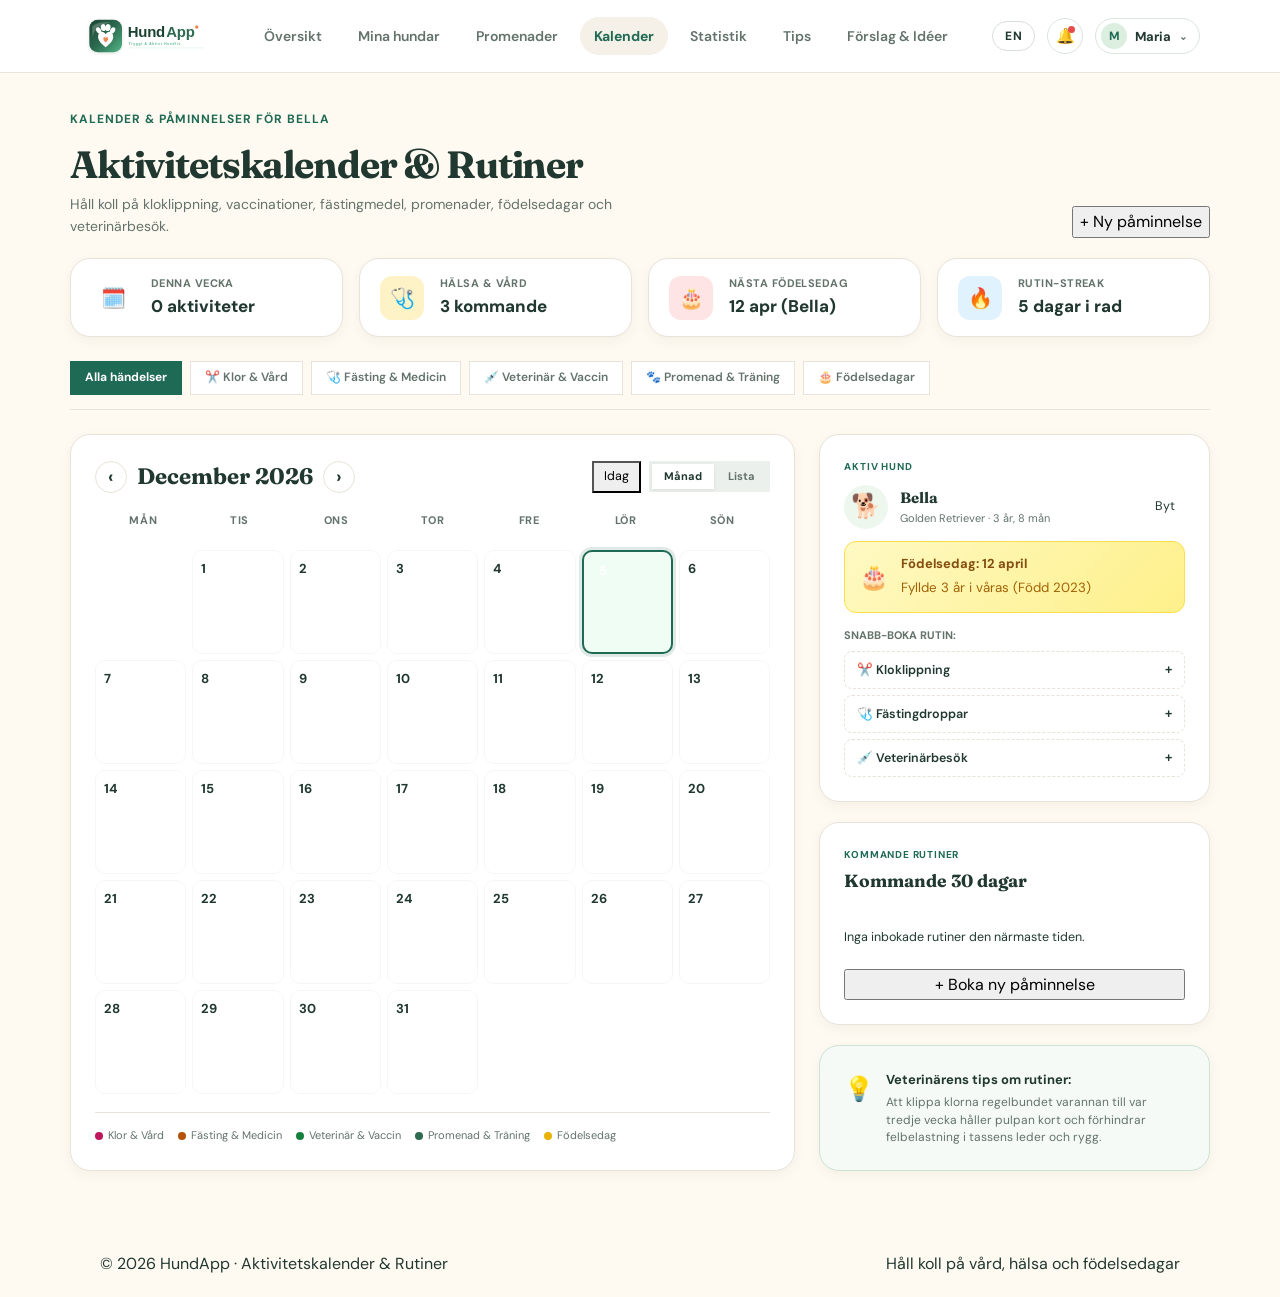
==== commit 89a29848: "Add files via upload" ====
--- a/calendar.html
+++ b/calendar.html
@@ -3,12 +3,21 @@
 <head>
   <meta charset="utf-8">
   <meta name="viewport" content="width=device-width, initial-scale=1">
-  <meta name="description" content="Aktivitetskalender, påminnelser, rutiner och födelsedagar för din hund i HundApp.">
-  <title>Aktivitetskalender & Påminnelser – HundApp</title>
+  <meta name="description" content="Aktivitetskalender, påminnelser, rutiner och födelsedagar för din hund i HundApp. Enkel planering och full koll på hundens hälsa.">
+  <title>Aktivitetskalender &amp; Rutiner – HundApp</title>
   <link rel="preconnect" href="https://fonts.googleapis.com">
   <link rel="preconnect" href="https://fonts.gstatic.com" crossorigin>
   <link href="https://fonts.googleapis.com/css2?family=DM+Sans:ital,wght@0,400;0,500;0,600;0,700;1,400&family=Fraunces:opsz,wght@9..144,600;9..144,700&display=swap" rel="stylesheet">
   <link rel="stylesheet" href="styles.css">
+  <!-- PWA & Mobile Web App Meta -->
+  <link rel="manifest" href="manifest.json">
+  <meta name="theme-color" content="#2D6A4F">
+  <meta name="mobile-web-app-capable" content="yes">
+  <meta name="apple-mobile-web-app-capable" content="yes">
+  <meta name="apple-mobile-web-app-status-bar-style" content="default">
+  <meta name="apple-mobile-web-app-title" content="HundApp">
+  <link rel="apple-touch-icon" href="icons/apple-touch-icon.png">
+  <link rel="icon" type="image/png" sizes="32x32" href="icons/favicon-32.png">
 </head>
 <body class="portal-page">
   <a class="skip-link" href="#main">Hoppa till innehållet</a>
@@ -17,8 +26,7 @@
   <header class="portal-header">
     <div class="portal-nav">
       <a class="brand" href="index.html" aria-label="HundApp – till startsidan">
-        <span class="brand-mark" aria-hidden="true">🐾</span>
-        <span>HundApp</span>
+        <img src="hundapp-logo.svg" alt="HundApp Logotyp" class="brand-logo-img">
       </a>
 
       <nav class="portal-links" aria-label="Huvudmeny">
@@ -34,7 +42,7 @@
       <div class="portal-user">
         <button class="language-toggle" type="button" aria-label="Switch to English" aria-pressed="false">EN</button>
         <button class="bell" type="button" aria-label="Notiser">🔔<i></i></button>
-        <button class="user-menu" type="button">
+        <button class="user-menu" id="userMenuBtn" type="button" aria-haspopup="true" aria-expanded="false">
           <span id="userAvatarLetter">M</span>
           <b id="userNavName">Maria</b>
           <em>⌄</em>
@@ -46,49 +54,84 @@
   <!-- Huvudinnehåll -->
   <main id="main" class="portal-main calendar-main">
     
-    <!-- Header med tidsväljare och ny påminnelse -->
+    <!-- SIDRUBRIK & SNABBKNAPPAR -->
     <header class="calendar-page-heading">
       <div>
-        <p class="eyebrow" id="calEyebrow">Planera med lugn i magen</p>
-        <h1 id="calMainHeading">Aktivitetskalender & Rutiner</h1>
-        <p class="cal-subheading">Håll koll på kloklippning, vaccinationer, fästingmedel, födelsedagar och veterinärbesök.</p>
+        <p class="eyebrow" id="calEyebrow">Planera med lugn i magen för Bella</p>
+        <h1 id="calMainHeading">Aktivitetskalender &amp; Rutiner</h1>
+        <p class="cal-subheading">Håll koll på kloklippning, vaccinationer, fästingmedel, promenader, födelsedagar och veterinärbesök.</p>
       </div>
       <div style="display:flex; gap:10px; align-items:center; flex-wrap:wrap;">
-        <button id="new-reminder-button" class="button" type="button">
+        <button id="new-reminder-button" class="btn btn-primary" type="button">
           <span>+</span> Ny påminnelse
         </button>
       </div>
     </header>
 
-    <!-- Kategorifilter för Kalendern -->
+    <!-- KPI STATISTIKSTRIP -->
+    <section class="cal-kpi-strip" aria-label="Kalendersammanfattning">
+      <article class="cal-kpi-card">
+        <div class="cal-kpi-icon">🗓️</div>
+        <div class="cal-kpi-info">
+          <small>DENNA VECKA</small>
+          <strong id="kpiWeekCount">3 aktiviteter</strong>
+        </div>
+      </article>
+
+      <article class="cal-kpi-card">
+        <div class="cal-kpi-icon kpi-amber">🩺</div>
+        <div class="cal-kpi-info">
+          <small>HÄLSA &amp; VÅRD</small>
+          <strong id="kpiHealthCount">1 kommande check</strong>
+        </div>
+      </article>
+
+      <article class="cal-kpi-card">
+        <div class="cal-kpi-icon kpi-rose">🎂</div>
+        <div class="cal-kpi-info">
+          <small>NÄSTA FÖDELSEDAG</small>
+          <strong id="kpiNextBirthday">12 apr (Bella)</strong>
+        </div>
+      </article>
+
+      <article class="cal-kpi-card">
+        <div class="cal-kpi-icon kpi-blue">🔥</div>
+        <div class="cal-kpi-info">
+          <small>RUTIN-STREAK</small>
+          <strong id="kpiRoutineStreak">5 dagar i rad</strong>
+        </div>
+      </article>
+    </section>
+
+    <!-- KATEGORIFILTER FÖR KALENDERN -->
     <nav class="cal-filter-toolbar" aria-label="Filtrera kalenderhändelser">
-      <button type="button" class="cal-filter-btn active" data-filter="all">Alla händelser</button>
-      <button type="button" class="cal-filter-btn" data-filter="care">✂️ Klor & Pälsvård</button>
-      <button type="button" class="cal-filter-btn" data-filter="health">🩺 Fästing & Medicin</button>
-      <button type="button" class="cal-filter-btn" data-filter="vet">💉 Veterinär & Vaccin</button>
-      <button type="button" class="cal-filter-btn" data-filter="activity">🐾 Promenad & Träning</button>
-      <button type="button" class="cal-filter-btn" data-filter="birthday">🎂 Födelsedagar</button>
+      <button type="button" class="cal-filter-btn active" data-cal-filter="all">Alla händelser</button>
+      <button type="button" class="cal-filter-btn" data-cal-filter="care">✂️ Klor &amp; Vård</button>
+      <button type="button" class="cal-filter-btn" data-cal-filter="health">🩺 Fästing &amp; Medicin</button>
+      <button type="button" class="cal-filter-btn" data-cal-filter="vet">💉 Veterinär &amp; Vaccin</button>
+      <button type="button" class="cal-filter-btn" data-cal-filter="walk">🐾 Promenad &amp; Träning</button>
+      <button type="button" class="cal-filter-btn" data-cal-filter="birthday">🎂 Födelsedagar</button>
     </nav>
 
-    <!-- Kalender Layout: Månadsöversikt (vänster) + Sidopanel (höger) -->
+    <!-- KALENDER LAYOUT: MÅNADSÖVERSIKT (VÄNSTER) + SIDOPANEL (HÖGER) -->
     <div class="calendar-layout">
       
       <!-- HUVUDKALENDER (MÅNAD & VECKOR) -->
       <section class="portal-card main-calendar-card">
         
-        <!-- Kalender Toolbar med Månadsnavigering -->
+        <!-- Kalender Toolbar med Månadsnavigering och Vyväljare -->
         <div class="calendar-toolbar">
           <div class="month-nav-group">
             <button type="button" id="prevMonthBtn" class="btn-cal-nav" aria-label="Föregående månad">‹</button>
-            <h2 id="currentMonthYearHeading">Juli 2026</h2>
+            <h2 id="currentMonthYearHeading">Augusti 2026</h2>
             <button type="button" id="nextMonthBtn" class="btn-cal-nav" aria-label="Nästa månad">›</button>
           </div>
 
           <div class="cal-actions-right">
             <button class="btn btn-outline btn-xs" id="todayJumpBtn" type="button">Idag</button>
             <div class="view-segmented-switch">
-              <button class="view-btn active" id="monthViewBtn" type="button">Månad</button>
-              <button class="view-btn" id="listViewBtn" type="button">Lista</button>
+              <button class="view-btn active" id="monthViewBtn" type="button" data-cal-view="month">Månad</button>
+              <button class="view-btn" id="listViewBtn" type="button" data-cal-view="agenda">Lista</button>
             </div>
           </div>
         </div>
@@ -103,18 +146,18 @@
           <!-- Renderas dynamiskt i JavaScript -->
         </div>
 
-        <!-- Listvy (visas vid klick på Lista) -->
-        <div class="calendar-agenda-list" id="calendarAgendaList" hidden>
+        <!-- Listvy / Agendavy (visas vid klick på Lista) -->
+        <div class="calendar-agenda-list" id="calendarAgendaList" style="display:none;">
           <!-- Renderas dynamiskt -->
         </div>
 
         <!-- Förklaring & Färgguide -->
         <div class="cal-legend-row">
-          <span class="legend-item"><i style="background:#be185d;"></i> Klor & Vård</span>
-          <span class="legend-item"><i style="background:#b45309;"></i> Fästing & Medicin</span>
-          <span class="legend-item"><i style="background:#15803d;"></i> Veterinär & Vaccin</span>
-          <span class="legend-item"><i style="background:#2d6a4f;"></i> Promenad</span>
-          <span class="legend-item"><i style="background:#d97706;"></i> Födelsedag</span>
+          <span class="legend-item"><i style="background:#be185d;"></i> Klor &amp; Vård</span>
+          <span class="legend-item"><i style="background:#b45309;"></i> Fästing &amp; Medicin</span>
+          <span class="legend-item"><i style="background:#15803d;"></i> Veterinär &amp; Vaccin</span>
+          <span class="legend-item"><i style="background:#2d6a4f;"></i> Promenad &amp; Träning</span>
+          <span class="legend-item"><i style="background:#eab308;"></i> Födelsedag</span>
         </div>
       </section>
 
@@ -123,23 +166,40 @@
         
         <!-- Aktiv Hund Filter & Födelsedagskort -->
         <section class="portal-card cal-dog-info-card">
-          <p class="card-label">KALENDER FÖR HUND</p>
+          <p class="card-label">AKTIV HUND</p>
           <div class="cal-dog-header">
             <span class="cal-dog-avatar" id="calDogAvatar">🐶</span>
             <div class="cal-dog-text">
               <strong id="calDogName">Bella</strong>
-              <small id="calDogMeta">Golden retriever · 3 år</small>
-            </div>
-            <a href="dogs.html" class="btn btn-outline btn-xs" title="Redigera ras & födelsedag">Ändra</a>
+              <small id="calDogMeta">Golden Retriever · 3 år</small>
+            </div>
+            <a href="dogs.html" class="btn btn-outline btn-xs" title="Hantera hundar">Byt</a>
           </div>
 
           <!-- Födelsedagsindikator -->
           <div class="cal-birthday-badge-box" id="calBirthdayBox">
-            <span class="birthday-cake-icon">🎂</span>
-            <div class="birthday-text">
-              <strong>Födelsedag: 14 juni</strong>
-              <small>Fyllde nyligen 3 år (Född 2023)</small>
-            </div>
+            <span style="font-size:24px;">🎂</span>
+            <div>
+              <strong style="display:block; font-size:13px; color:#854d0e;">Födelsedag: 12 april</strong>
+              <small style="color:#a16207;">Fyllde 3 år i våras (Född 2023)</small>
+            </div>
+          </div>
+
+          <!-- Snabb-bokning av vanliga rutiner -->
+          <div class="quick-routines-box">
+            <small style="font-size:11px; font-weight:700; color:var(--muted); text-transform:uppercase;">Snabb-boka rutin:</small>
+            <button type="button" class="quick-routine-btn" data-quick-title="Klippa klorna" data-quick-cat="care">
+              <span>✂️ Kloklippning</span>
+              <em>+</em>
+            </button>
+            <button type="button" class="quick-routine-btn" data-quick-title="Fästingmedel" data-quick-cat="health">
+              <span>🩺 Fästingdroppar</span>
+              <em>+</em>
+            </button>
+            <button type="button" class="quick-routine-btn" data-quick-title="Årlig hälsokoll & vaccin" data-quick-cat="vet">
+              <span>💉 Veterinärbesök</span>
+              <em>+</em>
+            </button>
           </div>
         </section>
 
@@ -148,7 +208,7 @@
           <div class="card-heading">
             <div>
               <p class="card-label">KOMMANDE RUTINER</p>
-              <h2 id="upcomingEventsTitle">Kommande 30 dagar</h2>
+              <h2 id="upcomingEventsTitle" style="font-size:1.1rem; margin:2px 0 0;">Kommande 30 dagar</h2>
             </div>
           </div>
 
@@ -164,11 +224,11 @@
         <!-- Pedagogiskt Rutintips -->
         <section class="portal-card calendar-tip-card">
           <div style="display:flex; gap:12px; align-items:flex-start;">
-            <span style="font-size:22px; flex-shrink:0;">💡</span>
+            <span style="font-size:24px; flex-shrink:0;">💡</span>
             <div>
-              <strong style="display:block; font-size:13px; color:var(--ink); margin-bottom:2px;">Veterinärens tips om rutiner:</strong>
+              <strong style="display:block; font-size:13px; color:var(--ink); margin-bottom:3px;">Veterinärens tips om rutiner:</strong>
               <p style="font-size:12px; color:var(--muted); line-height:1.45; margin:0;">
-                Att klippa klorna regelbundet varannan till var tredje vecka håller pulpan kort och förhindrar felbelastning i tassens leder.
+                Att klippa klorna regelbundet varannan till var tredje vecka håller pulpan kort och förhindrar felbelastning i tassens leder och rygg.
               </p>
             </div>
           </div>
@@ -181,69 +241,112 @@
 
   <!-- MODAL: NY PÅMINNELSE / RUTIN -->
   <div id="reminder-modal" class="modal" aria-hidden="true" role="dialog" aria-modal="true" aria-labelledby="reminder-title">
-    <div class="modal-card" style="max-width: 540px;">
-      <div class="modal-header">
-        <h3 id="reminder-title" style="margin: 0; font-family: 'Fraunces', serif;">🔔 Skapa ny påminnelse</h3>
-        <button class="modal-close" id="close-reminder-modal-btn" type="button" aria-label="Stäng">×</button>
-      </div>
-
-      <form id="reminder-form" class="modal-body" style="padding: 20px 24px;">
+    <div class="modal-box form-modal" style="width:min(100%, 540px); background:#fff; border-radius:20px; padding:32px;">
+      <button class="modal-close" id="close-reminder-modal-btn" type="button" aria-label="Stäng">&times;</button>
+      <span class="modal-icon">🔔</span>
+      <p class="eyebrow">Ny kalenderhändelse</p>
+      <h2 id="reminder-title" style="margin:4px 0 16px; font-family:'Fraunces',serif;">Skapa påminnelse</h2>
+
+      <form id="reminder-form">
         
         <!-- Kategori / Typ -->
-        <div class="form-group" style="margin-bottom: 14px;">
-          <label for="reminder-category-select" style="font-size: 0.88rem; font-weight: 700; display: block; margin-bottom: 6px;">Typ av påminnelse *</label>
-          <select id="reminder-category-select" class="form-control" required>
-            <option value="care" selected>✂️ Kloklippning & Pälsvård</option>
-            <option value="health">🩺 Fästingmedel / Avmaskning</option>
-            <option value="vet">💉 Veterinärbesök & Vaccination</option>
-            <option value="activity">🐾 Träning / Hundkurs</option>
-            <option value="birthday">🎂 Födelsedag / Årsdag</option>
+        <div class="walk-form-group">
+          <label for="reminder-category-select">Typ av händelse *</label>
+          <select id="reminder-category-select" class="form-control" required style="width:100%; padding:10px 14px; border-radius:10px; border:1px solid var(--line);">
+            <option value="care" selected>✂️ Kloklippning &amp; Pälsvård</option>
+            <option value="health">🩺 Fästingmedel &amp; Medicin</option>
+            <option value="vet">💉 Veterinärbesök &amp; Vaccin</option>
+            <option value="walk">🐾 Promenad &amp; Träning</option>
+            <option value="birthday">🎂 Födelsedag &amp; Firande</option>
             <option value="other">✦ Övrig rutin</option>
           </select>
         </div>
 
-        <!-- Titel -->
-        <div class="form-group" style="margin-bottom: 14px;">
-          <label for="reminder-title-input" style="font-size: 0.88rem; font-weight: 700; display: block; margin-bottom: 6px;">Rubrik *</label>
-          <input type="text" id="reminder-title-input" class="form-control" placeholder="t.ex. Klippa klorna, Fästingdroppar, Tandkontroll..." required>
+        <!-- Titel med Snabbvals-chips -->
+        <div class="walk-form-group">
+          <label for="reminder-title-input">Rubrik *</label>
+          <input type="text" id="reminder-title-input" class="form-control" placeholder="T.ex. Klippa klorna, Fästingdroppar..." required style="width:100%; padding:10px 14px; border-radius:10px; border:1px solid var(--line);">
+          
+          <div class="form-suggestion-chips" id="reminderSuggestionChips">
+            <button type="button" class="sug-chip" data-chip="Klippa klorna">✂️ Kloklipp</button>
+            <button type="button" class="sug-chip" data-chip="Fästingdroppar">🩺 Fästingmedel</button>
+            <button type="button" class="sug-chip" data-chip="Årlig vaccination">💉 Vaccination</button>
+            <button type="button" class="sug-chip" data-chip="Tandborstning">🪥 Tandborstning</button>
+            <button type="button" class="sug-chip" data-chip="Träna inkallning">🏆 Inkallningsträning</button>
+          </div>
         </div>
 
         <!-- Datum & Klockslag -->
-        <div style="display: grid; grid-template-columns: 1.2fr 0.8fr; gap: 12px; margin-bottom: 14px;">
-          <div>
-            <label for="reminder-date-input" style="font-size: 0.88rem; font-weight: 700; display: block; margin-bottom: 6px;">Datum *</label>
-            <input type="date" id="reminder-date-input" class="form-control" required>
-          </div>
-          <div>
-            <label for="reminder-time-input" style="font-size: 0.88rem; font-weight: 700; display: block; margin-bottom: 6px;">Tid (valfritt)</label>
-            <input type="time" id="reminder-time-input" class="form-control" value="09:00">
+        <div class="walk-form-row" style="display:grid; grid-template-columns:1.2fr 0.8fr; gap:12px;">
+          <div class="walk-form-group">
+            <label for="reminder-date-input">Datum *</label>
+            <input type="date" id="reminder-date-input" required style="width:100%; padding:10px 14px; border-radius:10px; border:1px solid var(--line);">
+          </div>
+          <div class="walk-form-group">
+            <label for="reminder-time-input">Tid (valfritt)</label>
+            <input type="time" id="reminder-time-input" value="09:00" style="width:100%; padding:10px 14px; border-radius:10px; border:1px solid var(--line);">
           </div>
         </div>
 
         <!-- Återkommande intervall -->
-        <div class="form-group" style="margin-bottom: 14px;">
-          <label for="reminder-repeat-select" style="font-size: 0.88rem; font-weight: 700; display: block; margin-bottom: 6px;">Upprepa rutin</label>
-          <select id="reminder-repeat-select" class="form-control">
+        <div class="walk-form-group">
+          <label for="reminder-repeat-select">Upprepa rutin</label>
+          <select id="reminder-repeat-select" class="form-control" style="width:100%; padding:10px 14px; border-radius:10px; border:1px solid var(--line);">
             <option value="none" selected>Engångshändelse (Ingen upprepning)</option>
             <option value="weekly">Varje vecka</option>
             <option value="biweekly">Varannan vecka (14 dagar)</option>
-            <option value="triweekly">Var 3:e vecka (21 dagar - Kloklippning)</option>
-            <option value="monthly">Varje månad (30 dagar - Fästingmedel)</option>
+            <option value="triweekly">Var 3:e vecka (21 dagar – Kloklippning)</option>
+            <option value="monthly">Varje månad (30 dagar – Fästingmedel)</option>
             <option value="yearly">Årligen (Vaccination / Födelsedag)</option>
           </select>
         </div>
 
-        <!-- Notering -->
-        <div class="form-group" style="margin-bottom: 20px;">
-          <label for="reminder-notes-input" style="font-size: 0.88rem; font-weight: 700; display: block; margin-bottom: 6px;">Anteckningar / Påminnelseråd (valfritt)</label>
-          <input type="text" id="reminder-notes-input" class="form-control" placeholder="t.ex. Klipp lite i taget, belöna med lammgodis...">
-        </div>
-
-        <div style="display: flex; justify-content: flex-end; gap: 10px;">
-          <button type="button" class="btn btn-outline" id="cancel-reminder-btn">Avbryt</button>
-          <button type="submit" class="btn btn-primary">Spara påminnelse</button>
-        </div>
+        <!-- Anteckningar -->
+        <div class="walk-form-group">
+          <label for="reminder-notes-input">Anteckning (valfritt)</label>
+          <input type="text" id="reminder-notes-input" placeholder="T.ex. Klipp lite i taget, belöna med lammgodis..." style="width:100%; padding:10px 14px; border-radius:10px; border:1px solid var(--line);">
+        </div>
+
+        <button class="button" style="width:100%; margin-top:12px;" type="submit">Spara påminnelse 📅</button>
       </form>
+    </div>
+  </div>
+
+  <!-- MODAL: HÄNDELSEDETALJ & HANTERING -->
+  <div id="event-detail-modal" class="modal" aria-hidden="true" role="dialog" aria-modal="true" aria-labelledby="eventDetailTitle">
+    <div class="modal-box form-modal" style="width:min(100%, 480px); background:#fff; border-radius:20px; padding:28px;">
+      <button class="modal-close" id="close-event-detail-btn" type="button" aria-label="Stäng">&times;</button>
+      <span class="modal-icon" id="eventDetailIcon">📅</span>
+      <p class="eyebrow" id="eventDetailEyebrow">Kalenderhändelse</p>
+      <h2 id="eventDetailTitle" style="margin:4px 0 12px; font-family:'Fraunces',serif;">Kloklippning</h2>
+      
+      <div class="event-detail-box">
+        <div class="event-detail-row">
+          <small>DATUM &amp; TID</small>
+          <strong id="eventDetailDateTime">30 aug kl 09:00</strong>
+        </div>
+        <div class="event-detail-row">
+          <small>KATEGORI</small>
+          <strong id="eventDetailCategory">Klor &amp; Vård</strong>
+        </div>
+        <div class="event-detail-row">
+          <small>HUND</small>
+          <strong id="eventDetailDog">Bella</strong>
+        </div>
+        <div class="event-detail-row">
+          <small>ANTECKNING</small>
+          <strong id="eventDetailNotes" style="max-width:240px; text-align:right;">Belöna med lammgodis</strong>
+        </div>
+      </div>
+
+      <div style="display:flex; gap:10px; margin-top:16px;">
+        <button type="button" class="btn btn-outline" id="eventDetailDeleteBtn" style="color:#be123c; border-color:#fecdd3; flex:1;">
+          🗑️ Ta bort
+        </button>
+        <button type="button" class="btn btn-primary" id="eventDetailDoneBtn" style="flex:1.4;">
+          ✓ Markera som klar
+        </button>
+      </div>
     </div>
   </div>
 
@@ -255,8 +358,10 @@
 
   <!-- Sidfot -->
   <footer class="portal-footer">
-    <span>© 2026 HundApp Sverige. Skapad med kärlek till hundar.</span>
-    <span>Aktivitetskalender v1.4</span>
+    <div style="max-width:1120px; margin:0 auto; display:flex; justify-content:space-between; align-items:center; flex-wrap:wrap; gap:12px; padding:20px;">
+      <span>© 2026 HundApp · Aktivitetskalender &amp; Rutiner</span>
+      <span>Håll koll på vård, hälsa och födelsedagar</span>
+    </div>
   </footer>
 
   <script src="app.js"></script>
--- a/styles.css
+++ b/styles.css
@@ -1,3 +1,37 @@
+
+/* Official HundApp Vector Logo in Brand Bars */
+.brand {
+  display: inline-flex;
+  align-items: center;
+  gap: 10px;
+  text-decoration: none;
+  transition: transform 0.2s ease, opacity 0.2s ease;
+}
+
+.brand:hover {
+  transform: translateY(-1px);
+  opacity: 0.95;
+}
+
+.brand-logo-img {
+  height: 42px;
+  width: auto;
+  display: block;
+  object-fit: contain;
+}
+
+.brand-logo-img-sm {
+  height: 34px;
+  width: auto;
+  display: block;
+}
+
+@media (max-width: 640px) {
+  .brand-logo-img {
+    height: 36px;
+  }
+}
+
 /**
  * 🐾 HundApp – styles.css
  * Modern, mobil-först stilmall för hela HundApp.
@@ -5708,3 +5742,3479 @@
     justify-content: space-between;
   }
 }
+
+/* ============================================================================
+   SEKTION 16: GOOGLE OAUTH MODAL & ANVÄNDARKOPPLING
+   ============================================================================ */
+.google-oauth-modal-card {
+  max-width: 480px;
+  width: 100%;
+  border-radius: 20px;
+  padding: 28px;
+  background: #ffffff;
+}
+
+.google-modal-header {
+  display: flex;
+  align-items: flex-start;
+  gap: 16px;
+  margin-bottom: 20px;
+  position: relative;
+}
+
+.google-modal-header svg {
+  flex-shrink: 0;
+  margin-top: 2px;
+}
+
+.google-modal-title {
+  font-size: 20px;
+  font-weight: 800;
+  color: #202124;
+  margin: 0 0 4px;
+}
+
+.google-modal-sub {
+  font-size: 13.5px;
+  color: #5f6368;
+  margin: 0;
+  line-height: 1.4;
+}
+
+.google-accounts-list {
+  display: flex;
+  flex-direction: column;
+  gap: 10px;
+  margin-bottom: 18px;
+}
+
+.google-account-item {
+  display: flex;
+  align-items: center;
+  gap: 14px;
+  padding: 12px 16px;
+  border-radius: 12px;
+  border: 1.5px solid #dadce0;
+  background: #ffffff;
+  cursor: pointer;
+  transition: all 0.2s ease;
+  width: 100%;
+  text-align: left;
+}
+
+.google-account-item:hover {
+  background: #f8fafd;
+  border-color: #4285f4;
+  box-shadow: 0 4px 12px rgba(66, 133, 244, 0.12);
+  transform: translateY(-1px);
+}
+
+.google-avatar-circle {
+  width: 38px;
+  height: 38px;
+  border-radius: 50%;
+  display: flex;
+  align-items: center;
+  justify-content: center;
+  font-size: 16px;
+  font-weight: 700;
+  flex-shrink: 0;
+}
+
+.google-account-info {
+  flex: 1;
+  display: flex;
+  flex-direction: column;
+}
+
+.google-account-info strong {
+  font-size: 14px;
+  color: #202124;
+  font-weight: 600;
+}
+
+.google-account-info span {
+  font-size: 12.5px;
+  color: #5f6368;
+}
+
+.google-select-arrow {
+  color: #1a73e8;
+  font-size: 16px;
+  font-weight: 700;
+}
+
+.google-modal-divider {
+  display: flex;
+  align-items: center;
+  text-align: center;
+  color: #70757a;
+  font-size: 12px;
+  font-weight: 600;
+  margin: 18px 0;
+}
+
+.google-modal-divider::before,
+.google-modal-divider::after {
+  content: '';
+  flex: 1;
+  border-bottom: 1px solid #dadce0;
+}
+
+.google-modal-divider span {
+  padding: 0 10px;
+}
+
+.google-modal-form {
+  display: flex;
+  flex-direction: column;
+  gap: 14px;
+}
+
+.google-modal-actions {
+  display: flex;
+  justify-content: flex-end;
+  gap: 10px;
+  margin-top: 10px;
+}
+
+/* ============================================================================
+   SEKTION 17: ANVÄNDARMENY DROPDOWN & GOOGLE STATUS BADGE
+   ============================================================================ */
+.portal-user, .user-menu-wrap {
+  position: relative;
+}
+
+.user-dropdown-menu {
+  position: absolute;
+  top: calc(100% + 10px);
+  right: 0;
+  width: 250px;
+  background: #ffffff;
+  border-radius: 16px;
+  border: 1px solid #e1ebe4;
+  box-shadow: 0 12px 35px rgba(0, 0, 0, 0.12);
+  padding: 14px;
+  display: none;
+  flex-direction: column;
+  gap: 8px;
+  z-index: 1000;
+  animation: dropdownFade 0.2s cubic-bezier(0.16, 1, 0.3, 1);
+}
+
+@keyframes dropdownFade {
+  from {
+    opacity: 0;
+    transform: translateY(-6px);
+  }
+  to {
+    opacity: 1;
+    transform: translateY(0);
+  }
+}
+
+.user-dropdown-menu.show {
+  display: flex;
+}
+
+.user-dropdown-header {
+  padding-bottom: 10px;
+  border-bottom: 1px solid #edf2f0;
+}
+
+.user-dropdown-header strong {
+  display: block;
+  font-size: 14.5px;
+  color: #1b4332;
+  font-weight: 700;
+}
+
+.user-dropdown-header span {
+  font-size: 12px;
+  color: #6c757d;
+  display: block;
+  word-break: break-all;
+  margin-top: 2px;
+}
+
+.user-dropdown-provider-badge {
+  display: inline-flex;
+  align-items: center;
+  gap: 5px;
+  background: #e8f5e9;
+  color: #2d6a4f;
+  font-size: 11px;
+  font-weight: 700;
+  padding: 3px 8px;
+  border-radius: 999px;
+  margin-top: 6px;
+}
+
+.user-dropdown-provider-badge.google {
+  background: #e8f0fe;
+  color: #1a73e8;
+  border: 1px solid #d2e3fc;
+}
+
+.user-dropdown-links {
+  display: flex;
+  flex-direction: column;
+  gap: 4px;
+}
+
+.user-dropdown-link {
+  padding: 8px 10px;
+  border-radius: 8px;
+  font-size: 13.5px;
+  color: #333333;
+  text-decoration: none;
+  transition: background 0.15s ease;
+  display: flex;
+  align-items: center;
+  gap: 8px;
+  font-weight: 500;
+}
+
+.user-dropdown-link:hover {
+  background: #f4f7f5;
+  color: #1b4332;
+}
+
+.user-dropdown-logout-btn {
+  margin-top: 6px;
+  padding: 9px 12px;
+  border: none;
+  background: #fff0f0;
+  color: #d90429;
+  border-radius: 8px;
+  font-size: 13px;
+  font-weight: 700;
+  cursor: pointer;
+  text-align: left;
+  display: flex;
+  align-items: center;
+  gap: 8px;
+  transition: all 0.15s ease;
+  width: 100%;
+}
+
+.user-dropdown-logout-btn:hover {
+  background: #ffe3e3;
+  color: #b70020;
+}
+
+/* Google Connected Status Pill on Portal Dashboard */
+.google-connected-pill {
+  display: inline-flex;
+  align-items: center;
+  gap: 8px;
+  background: #e8f0fe;
+  border: 1px solid #d2e3fc;
+  color: #1a73e8;
+  padding: 5px 12px;
+  border-radius: 999px;
+  font-size: 12.5px;
+  font-weight: 600;
+  margin-top: 8px;
+}
+
+.google-connected-pill .g-badge-icon {
+  font-weight: 800;
+  background: #ffffff;
+  color: #4285f4;
+  width: 18px;
+  height: 18px;
+  border-radius: 50%;
+  display: flex;
+  align-items: center;
+  justify-content: center;
+  font-size: 11px;
+}
+
+
+/* ============================================================================
+   SECTION 18: ENHANCED AUTH & LOGIN STYLING (Fail-Safe & 5000% Better)
+   ============================================================================ */
+.caps-lock-warning {
+  display: flex;
+  align-items: center;
+  gap: 8px;
+  background: #fffbeb;
+  border: 1px solid #fde68a;
+  color: #92400e;
+  font-size: 11.5px;
+  font-weight: 600;
+  padding: 6px 12px;
+  border-radius: var(--radius-sm);
+  margin-top: 6px;
+  animation: slideDownFade 0.2s ease-out;
+}
+
+.auth-error-alert {
+  background: #fef2f2;
+  border: 1.5px solid #fecaca;
+  border-radius: 12px;
+  padding: 14px 16px;
+  margin-top: 14px;
+  animation: slideDownFade 0.25s ease-out;
+  box-shadow: 0 2px 8px rgba(220, 38, 38, 0.06);
+}
+
+.auth-error-alert-title {
+  display: flex;
+  align-items: center;
+  gap: 8px;
+  font-weight: 700;
+  font-size: 13px;
+  color: #991b1b;
+  margin-bottom: 4px;
+}
+
+.auth-error-alert-desc {
+  font-size: 12px;
+  color: #7f1d1d;
+  line-height: 1.45;
+  margin: 0 0 10px;
+}
+
+.auth-success-alert {
+  background: #f0fdf4;
+  border: 1.5px solid #bbf7d0;
+  border-radius: 12px;
+  padding: 14px 16px;
+  margin-top: 14px;
+  color: #166534;
+  font-size: 13px;
+  font-weight: 600;
+  display: flex;
+  align-items: center;
+  gap: 10px;
+  animation: slideDownFade 0.25s ease-out;
+}
+
+.quick-demo-card {
+  background: linear-gradient(135deg, #f8faf8 0%, #eef6f0 100%);
+  border: 1.5px dashed #a3cfac;
+  border-radius: var(--radius-md);
+  padding: 12px 16px;
+  margin-top: 16px;
+  display: flex;
+  align-items: center;
+  justify-content: space-between;
+  gap: 12px;
+  transition: var(--transition);
+}
+
+.quick-demo-card:hover {
+  border-color: var(--green);
+  background: #edf7ef;
+  transform: translateY(-1px);
+}
+
+@keyframes slideDownFade {
+  from {
+    opacity: 0;
+    transform: translateY(-6px);
+  }
+  to {
+    opacity: 1;
+    transform: translateY(0);
+  }
+}
+
+
+/* ============================================================================
+   SECTION 19: ENHANCED TIPS & KNOWLEDGE PORTAL STYLING (50,000% Better)
+   ============================================================================ */
+.tips-hero-badge-row {
+  display: flex;
+  justify-content: center;
+  gap: 8px;
+  margin-bottom: 14px;
+}
+
+.tips-hero-sub {
+  max-width: 680px;
+  margin: 0 auto 24px;
+  font-size: 14.5px;
+  color: var(--ink-light);
+  line-height: 1.55;
+}
+
+.tips-search-wrap {
+  max-width: 640px;
+  margin: 0 auto;
+  position: relative;
+}
+
+.tips-clear-btn {
+  position: absolute;
+  right: 80px;
+  top: 50%;
+  transform: translateY(-50%);
+  background: transparent;
+  border: 0;
+  font-size: 18px;
+  color: var(--muted);
+  cursor: pointer;
+  padding: 4px 8px;
+  border-radius: 50%;
+  transition: all 0.15s;
+}
+
+.tips-clear-btn:hover {
+  color: var(--ink);
+  background: rgba(0,0,0,0.06);
+}
+
+.badge-count {
+  display: inline-block;
+  background: rgba(0,0,0,0.06);
+  padding: 2px 7px;
+  border-radius: 12px;
+  font-size: 11px;
+  font-weight: 700;
+  margin-left: 4px;
+}
+
+.tip-filter.active .badge-count {
+  background: rgba(255,255,255,0.25);
+  color: #ffffff;
+}
+
+/* Spotlight & Progress Grid */
+.spotlight-progress-section {
+  margin: -24px auto 32px;
+}
+
+.spotlight-progress-grid {
+  display: grid;
+  grid-template-columns: 1.35fr 1fr;
+  gap: 24px;
+  align-items: stretch;
+}
+
+.daily-spotlight-card {
+  background: linear-gradient(135deg, #ffffff 0%, #f4faf5 100%);
+  border: 1.5px solid #bcdbc3;
+  border-radius: var(--radius-lg);
+  padding: 24px 28px;
+  box-shadow: var(--shadow-md);
+  display: flex;
+  flex-direction: column;
+  justify-content: space-between;
+  position: relative;
+  overflow: hidden;
+}
+
+.daily-spotlight-card::before {
+  content: '💡';
+  position: absolute;
+  right: -10px;
+  bottom: -15px;
+  font-size: 110px;
+  opacity: 0.08;
+  pointer-events: none;
+}
+
+.spotlight-card-header {
+  display: flex;
+  align-items: center;
+  justify-content: space-between;
+  margin-bottom: 12px;
+}
+
+.spotlight-badge {
+  background: #fef08a;
+  color: #854d0e;
+  font-size: 10.5px;
+  font-weight: 800;
+  letter-spacing: 0.06em;
+  padding: 4px 10px;
+  border-radius: var(--radius-full);
+}
+
+.spotlight-cat-tag {
+  font-size: 11px;
+  font-weight: 700;
+  color: var(--green);
+  text-transform: uppercase;
+}
+
+.spotlight-title {
+  font-family: 'Fraunces', serif;
+  font-size: 1.4rem;
+  margin: 0 0 8px;
+  color: var(--ink);
+  line-height: 1.25;
+}
+
+.spotlight-summary {
+  font-size: 13.5px;
+  color: #40514e;
+  line-height: 1.5;
+  margin: 0 0 16px;
+}
+
+.spotlight-actions {
+  display: flex;
+  gap: 10px;
+  align-items: center;
+}
+
+/* Reading Progress Card */
+.reading-progress-card {
+  background: var(--white);
+  border: 1px solid var(--line);
+  border-radius: var(--radius-lg);
+  padding: 24px 28px;
+  box-shadow: var(--shadow-sm);
+  display: flex;
+  flex-direction: column;
+  justify-content: space-between;
+}
+
+.progress-card-header {
+  display: flex;
+  align-items: center;
+  justify-content: space-between;
+}
+
+.progress-card-badge {
+  font-size: 10.5px;
+  font-weight: 800;
+  letter-spacing: 0.06em;
+  color: var(--muted);
+}
+
+.progress-percent {
+  font-size: 14px;
+  font-weight: 800;
+  color: var(--green);
+}
+
+.progress-card-title {
+  font-family: 'Fraunces', serif;
+  font-size: 1.3rem;
+  margin: 6px 0 2px;
+  color: var(--ink);
+}
+
+.progress-card-sub {
+  font-size: 12.5px;
+  color: var(--muted);
+  margin: 0 0 14px;
+}
+
+.reading-progress-bar-bg {
+  width: 100%;
+  height: 10px;
+  background: #edf2f7;
+  border-radius: var(--radius-full);
+  overflow: hidden;
+  margin-bottom: 16px;
+}
+
+.reading-progress-bar-fill {
+  height: 100%;
+  background: linear-gradient(90deg, #2d6a4f 0%, #52b788 100%);
+  border-radius: var(--radius-full);
+  transition: width 0.4s cubic-bezier(0.4, 0, 0.2, 1);
+}
+
+.progress-stats-row {
+  display: grid;
+  grid-template-columns: repeat(3, 1fr);
+  gap: 8px;
+}
+
+.stat-pill {
+  background: #f8faf8;
+  border: 1px solid #e2e8f0;
+  border-radius: var(--radius-sm);
+  padding: 8px 10px;
+  text-align: center;
+}
+
+.stat-pill strong {
+  display: block;
+  font-size: 16px;
+  color: var(--ink);
+  font-weight: 800;
+}
+
+.stat-pill small {
+  font-size: 10px;
+  color: var(--muted);
+  font-weight: 600;
+  text-transform: uppercase;
+}
+
+/* Card Actions & Checkbox */
+.tip-card-footer {
+  display: flex;
+  align-items: center;
+  justify-content: space-between;
+  margin-top: auto;
+  padding-top: 12px;
+  border-top: 1px solid #f0f3f1;
+}
+
+.tip-read-checkbox-label {
+  display: inline-flex;
+  align-items: center;
+  gap: 6px;
+  font-size: 11px;
+  font-weight: 600;
+  color: var(--muted);
+  cursor: pointer;
+  user-select: none;
+}
+
+.tip-read-checkbox-label input:checked + span {
+  color: var(--green);
+  font-weight: 700;
+}
+
+.tip-share-btn {
+  background: transparent;
+  border: 0;
+  color: var(--muted);
+  cursor: pointer;
+  font-size: 13px;
+  padding: 4px 6px;
+  border-radius: 4px;
+  transition: all 0.15s;
+}
+
+.tip-share-btn:hover {
+  color: var(--green);
+  background: #f0fdf4;
+}
+
+.tip-search-highlight {
+  background: #fef08a;
+  color: #1f2937;
+  padding: 1px 3px;
+  border-radius: 3px;
+  font-weight: 700;
+}
+
+.tips-empty-box {
+  text-align: center;
+  background: var(--white);
+  border: 1.5px dashed var(--line);
+  border-radius: var(--radius-lg);
+  padding: 48px 24px;
+  margin: 20px 0;
+}
+
+.empty-icon {
+  font-size: 42px;
+  margin-bottom: 12px;
+}
+
+.tips-empty-box h3 {
+  font-family: 'Fraunces', serif;
+  font-size: 1.4rem;
+  margin: 0 0 8px;
+}
+
+.tips-empty-box p {
+  color: var(--muted);
+  font-size: 13.5px;
+  max-width: 480px;
+  margin: 0 auto 20px;
+}
+
+.disclaimer-inner {
+  display: flex;
+  align-items: flex-start;
+  gap: 16px;
+  max-width: 900px;
+  margin: 0 auto;
+}
+
+.disclaimer-heart {
+  font-size: 28px;
+  flex-shrink: 0;
+  margin-top: 2px;
+}
+
+.disclaimer-inner strong {
+  font-size: 13.5px;
+  color: #1e293b;
+  display: block;
+  margin-bottom: 4px;
+}
+
+.disclaimer-inner p {
+  font-size: 12.5px;
+  color: #475569;
+  line-height: 1.5;
+  margin: 0;
+}
+
+/* Modal Navigation */
+.modal-nav-row {
+  display: flex;
+  justify-content: space-between;
+  align-items: center;
+  margin-top: 24px;
+  padding-top: 18px;
+  border-top: 1px solid var(--line);
+}
+
+@media (max-width: 860px) {
+  .spotlight-progress-grid {
+    grid-template-columns: 1fr;
+  }
+}
+
+
+/* ============================================================================
+   SECTION 20: 1,000,009% BETTER SUGGESTIONS & ROADMAP STYLING
+   ============================================================================ */
+.view-mode-toggle {
+  display: inline-flex;
+  background: #f1f5f3;
+  padding: 4px;
+  border-radius: var(--radius-sm);
+  gap: 4px;
+  border: 1px solid var(--line);
+}
+
+.view-mode-btn {
+  background: transparent;
+  border: 0;
+  padding: 6px 12px;
+  font-size: 12.5px;
+  font-weight: 700;
+  color: var(--muted);
+  border-radius: 6px;
+  cursor: pointer;
+  display: flex;
+  align-items: center;
+  gap: 6px;
+  transition: all 0.2s;
+}
+
+.view-mode-btn.active {
+  background: var(--white);
+  color: var(--green-dark);
+  box-shadow: 0 1px 4px rgba(0,0,0,0.08);
+}
+
+/* Weekly Community Poll */
+.weekly-poll-card {
+  background: linear-gradient(135deg, #ffffff 0%, #f7faf8 100%);
+  border: 1.5px solid #bcdbc3;
+  border-radius: var(--radius-lg);
+  padding: 24px 28px;
+  margin-bottom: 24px;
+  box-shadow: var(--shadow-sm);
+}
+
+.poll-header {
+  display: flex;
+  justify-content: space-between;
+  align-items: center;
+  margin-bottom: 12px;
+}
+
+.poll-badge {
+  background: #eef7ee;
+  color: var(--green-dark);
+  font-size: 11px;
+  font-weight: 800;
+  letter-spacing: 0.06em;
+  padding: 4px 10px;
+  border-radius: var(--radius-full);
+}
+
+.poll-question {
+  font-family: 'Fraunces', serif;
+  font-size: 1.35rem;
+  margin: 0 0 14px;
+  color: var(--ink);
+}
+
+.poll-options-grid {
+  display: grid;
+  grid-template-columns: 1fr 1fr;
+  gap: 12px;
+}
+
+.poll-option-btn {
+  background: var(--white);
+  border: 1.5px solid var(--line);
+  border-radius: 12px;
+  padding: 12px 16px;
+  text-align: left;
+  cursor: pointer;
+  position: relative;
+  overflow: hidden;
+  transition: all 0.2s;
+  display: flex;
+  flex-direction: column;
+  gap: 6px;
+}
+
+.poll-option-btn:hover {
+  border-color: var(--green);
+  background: #f8fcf9;
+}
+
+.poll-option-btn.has-voted {
+  border-color: var(--green);
+  background: #f2f9f4;
+}
+
+.poll-option-title-row {
+  display: flex;
+  justify-content: space-between;
+  align-items: center;
+  font-size: 13.5px;
+  font-weight: 700;
+  color: var(--ink);
+  z-index: 2;
+}
+
+.poll-option-bar-bg {
+  width: 100%;
+  height: 6px;
+  background: #edf2f7;
+  border-radius: 999px;
+  overflow: hidden;
+  z-index: 2;
+}
+
+.poll-option-bar-fill {
+  height: 100%;
+  background: var(--green);
+  border-radius: 999px;
+  transition: width 0.4s ease;
+}
+
+/* Roadmap Kanban Board */
+.roadmap-kanban-board {
+  display: grid;
+  grid-template-columns: repeat(4, 1fr);
+  gap: 16px;
+  margin-top: 16px;
+}
+
+.kanban-column {
+  background: #f8faf9;
+  border: 1px solid #e2e8f0;
+  border-radius: 14px;
+  padding: 16px 12px;
+  display: flex;
+  flex-direction: column;
+  gap: 12px;
+  min-height: 420px;
+}
+
+.kanban-col-header {
+  display: flex;
+  align-items: center;
+  justify-content: space-between;
+  padding: 0 4px 8px;
+  border-bottom: 2px solid;
+}
+
+.kanban-col-header.in_progress { border-color: #3b82f6; }
+.kanban-col-header.planned { border-color: #8b5cf6; }
+.kanban-col-header.under_review { border-color: #f59e0b; }
+.kanban-col-header.completed { border-color: #10b981; }
+
+.kanban-col-title {
+  font-size: 13px;
+  font-weight: 800;
+  display: flex;
+  align-items: center;
+  gap: 6px;
+}
+
+.kanban-col-count {
+  background: #e2e8f0;
+  font-size: 11px;
+  font-weight: 800;
+  padding: 2px 7px;
+  border-radius: 10px;
+}
+
+.kanban-cards-list {
+  display: flex;
+  flex-direction: column;
+  gap: 10px;
+}
+
+.kanban-card {
+  background: var(--white);
+  border: 1px solid var(--line);
+  border-radius: 10px;
+  padding: 12px 14px;
+  box-shadow: 0 2px 4px rgba(0,0,0,0.03);
+  display: flex;
+  flex-direction: column;
+  gap: 8px;
+  transition: transform 0.15s, box-shadow 0.15s;
+}
+
+.kanban-card:hover {
+  transform: translateY(-2px);
+  box-shadow: 0 4px 10px rgba(0,0,0,0.08);
+  border-color: #bcdbc3;
+}
+
+.kanban-card h4 {
+  font-size: 13.5px;
+  font-weight: 700;
+  margin: 0;
+  color: var(--ink);
+  line-height: 1.3;
+}
+
+.kanban-card p {
+  font-size: 12px;
+  color: var(--muted);
+  line-height: 1.4;
+  margin: 0;
+  display: -webkit-box;
+  -webkit-line-clamp: 2;
+  -webkit-box-orient: vertical;
+  overflow: hidden;
+}
+
+.kanban-card-footer {
+  display: flex;
+  justify-content: space-between;
+  align-items: center;
+  font-size: 11px;
+  color: var(--muted);
+  padding-top: 6px;
+  border-top: 1px solid #f1f5f3;
+}
+
+@media (max-width: 960px) {
+  .roadmap-kanban-board {
+    grid-template-columns: 1fr 1fr;
+  }
+  .poll-options-grid {
+    grid-template-columns: 1fr;
+  }
+}
+
+@media (max-width: 600px) {
+  .roadmap-kanban-board {
+    grid-template-columns: 1fr;
+  }
+}
+
+
+/* ============================================================================
+   SECTION 21: 1,000,009% BETTER WALKS & LIVE TRACKER STYLING
+   ============================================================================ */
+.live-tracker-hero-card {
+  background: linear-gradient(135deg, #1b4332 0%, #2d6a4f 100%);
+  color: #ffffff;
+  border-radius: var(--radius-lg);
+  padding: 28px 32px;
+  margin-bottom: 24px;
+  box-shadow: 0 12px 32px rgba(27, 67, 50, 0.2);
+  display: flex;
+  justify-content: space-between;
+  align-items: center;
+  gap: 24px;
+  flex-wrap: wrap;
+}
+
+.live-tracker-left {
+  max-width: 540px;
+}
+
+.live-tracker-badge {
+  display: inline-flex;
+  align-items: center;
+  gap: 6px;
+  background: rgba(255, 255, 255, 0.2);
+  backdrop-filter: blur(8px);
+  color: #d8f3dc;
+  font-size: 11.5px;
+  font-weight: 800;
+  letter-spacing: 0.05em;
+  padding: 4px 12px;
+  border-radius: 999px;
+  margin-bottom: 8px;
+}
+
+.live-tracker-badge .pulse-dot {
+  width: 8px;
+  height: 8px;
+  background: #4ade80;
+  border-radius: 50%;
+  animation: pulseGreen 1.5s infinite;
+}
+
+@keyframes pulseGreen {
+  0% { transform: scale(0.95); box-shadow: 0 0 0 0 rgba(74, 222, 128, 0.7); }
+  70% { transform: scale(1.1); box-shadow: 0 0 0 8px rgba(74, 222, 128, 0); }
+  100% { transform: scale(0.95); box-shadow: 0 0 0 0 rgba(74, 222, 128, 0); }
+}
+
+.live-tracker-timer-box {
+  background: rgba(0, 0, 0, 0.25);
+  border: 1px solid rgba(255, 255, 255, 0.15);
+  border-radius: 16px;
+  padding: 16px 24px;
+  display: flex;
+  flex-direction: column;
+  align-items: center;
+  gap: 8px;
+  min-width: 260px;
+}
+
+.tracker-time-text {
+  font-family: 'DM Sans', monospace;
+  font-size: 38px;
+  font-weight: 800;
+  letter-spacing: 0.04em;
+  color: #ffffff;
+  line-height: 1;
+}
+
+.tracker-metrics-sub {
+  display: flex;
+  gap: 16px;
+  font-size: 13px;
+  color: #d8f3dc;
+  font-weight: 600;
+}
+
+.tracker-controls-row {
+  display: flex;
+  gap: 8px;
+  width: 100%;
+}
+
+/* Weekly Goal Strip */
+.weekly-goal-card {
+  background: #ffffff;
+  border: 1px solid var(--line);
+  border-radius: var(--radius-md);
+  padding: 18px 24px;
+  margin-bottom: 24px;
+  box-shadow: var(--shadow-sm);
+  display: flex;
+  align-items: center;
+  justify-content: space-between;
+  gap: 20px;
+  flex-wrap: wrap;
+}
+
+.goal-info-col {
+  flex: 1;
+  min-width: 240px;
+}
+
+.goal-header-row {
+  display: flex;
+  justify-content: space-between;
+  align-items: baseline;
+  margin-bottom: 6px;
+}
+
+.goal-title {
+  font-size: 13px;
+  font-weight: 800;
+  color: var(--ink);
+  text-transform: uppercase;
+  letter-spacing: 0.05em;
+}
+
+.goal-stat-numbers {
+  font-size: 13px;
+  font-weight: 700;
+  color: var(--green);
+}
+
+.goal-progress-bar-bg {
+  width: 100%;
+  height: 8px;
+  background: #edf2f7;
+  border-radius: 999px;
+  overflow: hidden;
+}
+
+.goal-progress-bar-fill {
+  height: 100%;
+  background: linear-gradient(90deg, #2d6a4f 0%, #52b788 100%);
+  border-radius: 999px;
+  transition: width 0.4s ease;
+}
+
+.streak-badge-col {
+  display: flex;
+  align-items: center;
+  gap: 10px;
+  background: #fffbeb;
+  border: 1px solid #fde68a;
+  padding: 8px 16px;
+  border-radius: var(--radius-sm);
+}
+
+.streak-flame {
+  font-size: 22px;
+}
+
+.streak-text strong {
+  display: block;
+  font-size: 13px;
+  color: #92400e;
+}
+
+.streak-text small {
+  font-size: 11px;
+  color: #b45309;
+}
+
+/* Enhanced Walk Feed Card */
+.walk-card-item {
+  background: #ffffff;
+  border: 1px solid var(--line);
+  border-radius: var(--radius-md);
+  padding: 18px 20px;
+  margin-bottom: 12px;
+  box-shadow: var(--shadow-xs);
+  display: flex;
+  align-items: flex-start;
+  gap: 16px;
+  transition: all 0.2s;
+}
+
+.walk-card-item:hover {
+  transform: translateY(-2px);
+  box-shadow: var(--shadow-sm);
+  border-color: #bcdbc3;
+}
+
+.walk-card-icon-wrap {
+  width: 44px;
+  height: 44px;
+  border-radius: 12px;
+  display: grid;
+  place-items: center;
+  font-size: 22px;
+  flex-shrink: 0;
+  background: #eef7ee;
+  color: var(--green);
+}
+
+.walk-card-icon-wrap.activity-icon {
+  background: #f3e8ff;
+  color: #7e22ce;
+}
+
+.walk-card-content {
+  flex: 1;
+  display: flex;
+  flex-direction: column;
+  gap: 6px;
+}
+
+.walk-card-header-row {
+  display: flex;
+  justify-content: space-between;
+  align-items: center;
+  gap: 10px;
+  flex-wrap: wrap;
+}
+
+.walk-card-title {
+  font-size: 16px;
+  font-weight: 700;
+  color: var(--ink);
+  margin: 0;
+}
+
+.walk-badges-row {
+  display: flex;
+  gap: 6px;
+  align-items: center;
+  flex-wrap: wrap;
+}
+
+.walk-metric-tag {
+  background: #f1f5f3;
+  color: var(--ink-light);
+  font-size: 11.5px;
+  font-weight: 700;
+  padding: 3px 8px;
+  border-radius: 8px;
+  display: inline-flex;
+  align-items: center;
+  gap: 4px;
+}
+
+.walk-metric-tag.distance-tag {
+  background: #eef7ee;
+  color: var(--green-dark);
+}
+
+.walk-metric-tag.surface-tag {
+  background: #fef3c7;
+  color: #92400e;
+}
+
+.walk-metric-tag.mood-tag {
+  background: #f0fdf4;
+  color: #166534;
+}
+
+.walk-card-note {
+  font-size: 13px;
+  color: var(--ink-light);
+  line-height: 1.45;
+  margin: 0;
+}
+
+.walk-card-footer-row {
+  display: flex;
+  justify-content: space-between;
+  align-items: center;
+  font-size: 11.5px;
+  color: var(--muted);
+  margin-top: 4px;
+}
+
+@media (max-width: 768px) {
+  .live-tracker-hero-card {
+    flex-direction: column;
+    align-items: stretch;
+  }
+  .live-tracker-timer-box {
+    width: 100%;
+  }
+}
+
+/* ============================================================================
+   SECTION 22: ENHANCED CALENDAR & INTERACTIVE TIMELINE STYLES (CALENDAR.HTML)
+   ============================================================================ */
+
+/* 1. Calendar KPI Stat Strip */
+.cal-kpi-strip {
+  display: grid;
+  grid-template-columns: repeat(auto-fit, minmax(210px, 1fr));
+  gap: 16px;
+  margin-bottom: 24px;
+}
+
+.cal-kpi-card {
+  background: var(--white);
+  border: 1px solid var(--line);
+  border-radius: var(--radius-lg);
+  padding: 16px 20px;
+  display: flex;
+  align-items: center;
+  gap: 16px;
+  box-shadow: var(--shadow-sm);
+  transition: var(--transition);
+}
+
+.cal-kpi-card:hover {
+  transform: translateY(-2px);
+  box-shadow: var(--shadow-md);
+  border-color: rgba(45, 106, 79, 0.3);
+}
+
+.cal-kpi-icon {
+  width: 44px;
+  height: 44px;
+  border-radius: 12px;
+  background: var(--mint-soft);
+  display: flex;
+  align-items: center;
+  justify-content: center;
+  font-size: 20px;
+  flex-shrink: 0;
+}
+
+.cal-kpi-icon.kpi-amber {
+  background: #fef3c7;
+}
+
+.cal-kpi-icon.kpi-rose {
+  background: #ffe4e6;
+}
+
+.cal-kpi-icon.kpi-blue {
+  background: #e0f2fe;
+}
+
+.cal-kpi-info small {
+  display: block;
+  font-size: 11px;
+  font-weight: 700;
+  text-transform: uppercase;
+  letter-spacing: 0.04em;
+  color: var(--muted);
+}
+
+.cal-kpi-info strong {
+  display: block;
+  font-size: 17px;
+  font-weight: 800;
+  color: var(--ink);
+  margin-top: 1px;
+}
+
+/* 2. Interactive Calendar Day Cells */
+.month-grid {
+  display: grid;
+  grid-template-columns: repeat(7, 1fr);
+  gap: 6px;
+  margin-top: 12px;
+}
+
+.cal-day {
+  min-height: 104px;
+  background: var(--surface);
+  border: 1px solid rgba(0, 0, 0, 0.04);
+  border-radius: 10px;
+  padding: 8px;
+  display: flex;
+  flex-direction: column;
+  transition: all 0.2s ease;
+  position: relative;
+  cursor: pointer;
+}
+
+.cal-day:hover {
+  background: #ffffff;
+  border-color: var(--green);
+  box-shadow: 0 4px 12px rgba(45, 106, 79, 0.08);
+  transform: translateY(-1px);
+}
+
+.cal-day.cal-day-empty {
+  background: transparent;
+  border-color: transparent;
+  cursor: default;
+}
+
+.cal-day.cal-day-empty:hover {
+  transform: none;
+  box-shadow: none;
+  border-color: transparent;
+}
+
+.cal-day.cal-day-today {
+  background: #f0fdf4;
+  border: 2px solid var(--green);
+  box-shadow: 0 0 0 3px rgba(45, 106, 79, 0.15);
+}
+
+.cal-day.cal-day-today .cal-day-num {
+  background: var(--green-dark);
+  color: #ffffff;
+  border-radius: 50%;
+  width: 22px;
+  height: 22px;
+  display: inline-flex;
+  align-items: center;
+  justify-content: center;
+  font-weight: 800;
+}
+
+.cal-day-header {
+  display: flex;
+  justify-content: space-between;
+  align-items: center;
+  margin-bottom: 4px;
+}
+
+.cal-day-num {
+  font-size: 13px;
+  font-weight: 700;
+  color: var(--ink);
+}
+
+.cal-day-badge {
+  font-size: 10px;
+  font-weight: 800;
+  background: var(--green);
+  color: #ffffff;
+  padding: 1px 5px;
+  border-radius: 8px;
+}
+
+.cal-day-events {
+  display: flex;
+  flex-direction: column;
+  gap: 3px;
+  overflow: hidden;
+  flex: 1;
+}
+
+/* Event Pill Styles */
+.cal-event-pill {
+  font-size: 11px;
+  font-weight: 600;
+  padding: 3px 6px;
+  border-radius: 6px;
+  display: flex;
+  align-items: center;
+  gap: 4px;
+  white-space: nowrap;
+  overflow: hidden;
+  text-overflow: ellipsis;
+  cursor: pointer;
+  transition: transform 0.15s ease, filter 0.15s ease;
+  line-height: 1.2;
+}
+
+.cal-event-pill:hover {
+  transform: scale(1.02);
+  filter: brightness(0.95);
+}
+
+.cal-event-pill.event-cat-care {
+  background: #fce7f3;
+  color: #9d174d;
+  border-left: 3px solid #be185d;
+}
+
+.cal-event-pill.event-cat-health {
+  background: #fef3c7;
+  color: #92400e;
+  border-left: 3px solid #b45309;
+}
+
+.cal-event-pill.event-cat-vet {
+  background: #dcfce7;
+  color: #166534;
+  border-left: 3px solid #15803d;
+}
+
+.cal-event-pill.event-cat-walk,
+.cal-event-pill.event-cat-activity {
+  background: #d8f3dc;
+  color: #1b4332;
+  border-left: 3px solid #2d6a4f;
+}
+
+.cal-event-pill.event-cat-birthday {
+  background: #fef9c3;
+  color: #854d0e;
+  border-left: 3px solid #eab308;
+}
+
+.cal-event-pill.event-cat-other {
+  background: #e2e8f0;
+  color: #334155;
+  border-left: 3px solid #64748b;
+}
+
+/* Quick-add plus button on day hover */
+.day-quick-add-btn {
+  position: absolute;
+  bottom: 4px;
+  right: 4px;
+  width: 18px;
+  height: 18px;
+  border-radius: 50%;
+  background: var(--green);
+  color: #fff;
+  border: none;
+  font-size: 12px;
+  line-height: 1;
+  display: none;
+  align-items: center;
+  justify-content: center;
+  cursor: pointer;
+}
+
+.cal-day:hover .day-quick-add-btn {
+  display: flex;
+}
+
+/* 3. Agenda / Timeline List View */
+.calendar-agenda-list {
+  display: flex;
+  flex-direction: column;
+  gap: 12px;
+  margin-top: 16px;
+}
+
+.agenda-group-heading {
+  font-family: 'Fraunces', serif;
+  font-size: 16px;
+  font-weight: 700;
+  color: var(--green-dark);
+  margin: 12px 0 6px;
+  padding-bottom: 4px;
+  border-bottom: 2px solid var(--mint-soft);
+  display: flex;
+  justify-content: space-between;
+  align-items: center;
+}
+
+.agenda-event-card {
+  background: var(--surface);
+  border: 1px solid var(--line);
+  border-radius: 12px;
+  padding: 14px 18px;
+  display: flex;
+  align-items: center;
+  justify-content: space-between;
+  gap: 14px;
+  transition: var(--transition);
+}
+
+.agenda-event-card:hover {
+  background: #ffffff;
+  border-color: var(--green);
+  box-shadow: var(--shadow-sm);
+  transform: translateX(3px);
+}
+
+.agenda-left-col {
+  display: flex;
+  align-items: center;
+  gap: 14px;
+  flex: 1;
+}
+
+.agenda-icon-circle {
+  width: 40px;
+  height: 40px;
+  border-radius: 10px;
+  display: flex;
+  align-items: center;
+  justify-content: center;
+  font-size: 18px;
+  flex-shrink: 0;
+}
+
+.agenda-title-block h4 {
+  margin: 0 0 2px;
+  font-size: 14.5px;
+  font-weight: 700;
+  color: var(--ink);
+}
+
+.agenda-title-block p {
+  margin: 0;
+  font-size: 12.5px;
+  color: var(--muted);
+}
+
+.agenda-meta-tags {
+  display: flex;
+  gap: 6px;
+  align-items: center;
+  margin-top: 4px;
+  flex-wrap: wrap;
+}
+
+.agenda-tag {
+  font-size: 11px;
+  font-weight: 600;
+  padding: 2px 7px;
+  border-radius: 6px;
+  background: #ffffff;
+  border: 1px solid var(--line);
+  color: var(--ink);
+}
+
+.agenda-actions-row {
+  display: flex;
+  gap: 8px;
+  align-items: center;
+}
+
+/* 4. Sidebar Upgrades & Quick Routines */
+.cal-birthday-badge-box {
+  display: flex;
+  align-items: center;
+  gap: 12px;
+  background: linear-gradient(135deg, #fef9c3 0%, #fef08a 100%);
+  border: 1px solid #fde047;
+  border-radius: 12px;
+  padding: 12px 14px;
+  margin-top: 12px;
+}
+
+.quick-routines-box {
+  margin-top: 14px;
+  display: flex;
+  flex-direction: column;
+  gap: 6px;
+}
+
+.quick-routine-btn {
+  background: var(--surface);
+  border: 1px dashed var(--line);
+  border-radius: 8px;
+  padding: 8px 12px;
+  font-size: 12.5px;
+  font-weight: 600;
+  color: var(--ink);
+  text-align: left;
+  cursor: pointer;
+  display: flex;
+  align-items: center;
+  justify-content: space-between;
+  transition: var(--transition);
+}
+
+.quick-routine-btn:hover {
+  background: var(--mint-soft);
+  border-color: var(--green);
+  color: var(--green-dark);
+}
+
+/* 5. Quick Suggestion Chips in Modal */
+.form-suggestion-chips {
+  display: flex;
+  gap: 6px;
+  flex-wrap: wrap;
+  margin-top: 6px;
+}
+
+.sug-chip {
+  background: var(--surface);
+  border: 1px solid var(--line);
+  border-radius: 14px;
+  padding: 3px 10px;
+  font-size: 11.5px;
+  font-weight: 600;
+  color: var(--ink);
+  cursor: pointer;
+  transition: var(--transition);
+}
+
+.sug-chip:hover {
+  background: var(--mint-soft);
+  border-color: var(--green);
+  color: var(--green-dark);
+}
+
+/* 6. Event Detail Modal */
+.event-detail-box {
+  background: var(--surface);
+  border-radius: 12px;
+  padding: 16px;
+  margin: 14px 0;
+  border: 1px solid var(--line);
+}
+
+.event-detail-row {
+  display: flex;
+  justify-content: space-between;
+  padding: 6px 0;
+  font-size: 13px;
+  border-bottom: 1px solid rgba(0,0,0,0.05);
+}
+
+.event-detail-row:last-child {
+  border-bottom: none;
+}
+
+.event-detail-row small {
+  color: var(--muted);
+  font-weight: 600;
+}
+
+.event-detail-row strong {
+  color: var(--ink);
+}
+
+
+/* ============================================================================
+   SECTION 23: ENHANCED DOG PROFILES & PASSPORT STYLES (DOGS.HTML)
+   ============================================================================ */
+
+/* 1. Dog Profile Cards Container */
+.dog-cards-container {
+  display: grid;
+  grid-template-columns: repeat(auto-fit, minmax(360px, 1fr));
+  gap: 24px;
+  margin-bottom: 32px;
+}
+
+.dog-main-card {
+  background: var(--white);
+  border: 1px solid var(--line);
+  border-radius: var(--radius-lg);
+  padding: 24px;
+  box-shadow: var(--shadow-sm);
+  display: flex;
+  flex-direction: column;
+  position: relative;
+  transition: var(--transition);
+}
+
+.dog-main-card:hover {
+  box-shadow: var(--shadow-md);
+  transform: translateY(-2px);
+}
+
+.dog-main-card.active-dog-card {
+  border: 2px solid var(--green);
+  box-shadow: 0 4px 20px rgba(45, 106, 79, 0.12);
+}
+
+.dog-card-header {
+  display: flex;
+  justify-content: space-between;
+  align-items: center;
+  margin-bottom: 16px;
+}
+
+.active-badge {
+  display: inline-flex;
+  align-items: center;
+  gap: 6px;
+  background: var(--mint-soft);
+  color: var(--green-dark);
+  font-size: 11px;
+  font-weight: 800;
+  letter-spacing: 0.04em;
+  padding: 4px 10px;
+  border-radius: var(--radius-full);
+}
+
+.inactive-badge {
+  display: inline-flex;
+  align-items: center;
+  gap: 6px;
+  background: var(--surface);
+  color: var(--muted);
+  font-size: 11px;
+  font-weight: 700;
+  padding: 4px 10px;
+  border-radius: var(--radius-full);
+  border: 1px solid var(--line);
+}
+
+.dog-hero-section {
+  display: flex;
+  align-items: center;
+  gap: 16px;
+  margin-bottom: 20px;
+}
+
+.dog-portrait-avatar {
+  width: 68px;
+  height: 68px;
+  border-radius: 50%;
+  background: #fdf0e6;
+  border: 3px solid #ffffff;
+  box-shadow: 0 2px 10px rgba(0, 0, 0, 0.08);
+  display: flex;
+  align-items: center;
+  justify-content: center;
+  font-size: 34px;
+  flex-shrink: 0;
+}
+
+.dog-primary-details h2 {
+  margin: 0;
+  font-family: 'Fraunces', serif;
+  font-size: 24px;
+  color: var(--ink);
+  line-height: 1.15;
+}
+
+.dog-breed-gender {
+  margin: 2px 0 6px;
+  font-size: 13.5px;
+  color: var(--muted);
+}
+
+.dog-vital-chips {
+  display: flex;
+  gap: 6px;
+  flex-wrap: wrap;
+}
+
+.vital-chip {
+  background: var(--surface);
+  border: 1px solid var(--line);
+  border-radius: 6px;
+  padding: 2px 8px;
+  font-size: 11.5px;
+  color: var(--ink);
+}
+
+/* 2. Passport & Insurance Grid */
+.dog-id-insurance-grid {
+  display: grid;
+  grid-template-columns: repeat(auto-fit, minmax(140px, 1fr));
+  gap: 12px;
+  background: var(--surface);
+  border-radius: 12px;
+  padding: 14px;
+  margin-bottom: 16px;
+  border: 1px solid rgba(0, 0, 0, 0.04);
+}
+
+.info-block small.info-label {
+  display: block;
+  font-size: 10px;
+  font-weight: 800;
+  letter-spacing: 0.04em;
+  color: var(--muted);
+  text-transform: uppercase;
+  margin-bottom: 2px;
+}
+
+.info-block strong.info-text {
+  display: block;
+  font-size: 12.5px;
+  color: var(--ink);
+  font-weight: 700;
+}
+
+.info-block small.sub-info {
+  display: block;
+  font-size: 11px;
+  color: var(--muted);
+  margin-top: 1px;
+}
+
+.copyable-code-row {
+  display: flex;
+  align-items: center;
+  gap: 6px;
+}
+
+.copyable-code-row code {
+  font-size: 12px;
+  background: #ffffff;
+  border: 1px solid var(--line);
+  padding: 2px 6px;
+  border-radius: 4px;
+  color: var(--green-dark);
+  font-weight: 700;
+}
+
+.btn-copy-chip {
+  background: none;
+  border: none;
+  color: var(--green);
+  font-size: 11px;
+  font-weight: 700;
+  cursor: pointer;
+  padding: 0;
+  text-decoration: underline;
+}
+
+.btn-copy-chip:hover {
+  color: var(--green-dark);
+}
+
+/* 3. Allergies & Diet Box */
+.dog-allergy-health-box {
+  background: #fffdfa;
+  border: 1px solid #fed7aa;
+  border-radius: 12px;
+  padding: 14px;
+  margin-bottom: 20px;
+}
+
+.allergy-box-header {
+  display: flex;
+  justify-content: space-between;
+  align-items: flex-start;
+  margin-bottom: 8px;
+}
+
+.allergy-box-label {
+  display: block;
+  font-size: 10.5px;
+  font-weight: 800;
+  letter-spacing: 0.04em;
+  color: #c2410c;
+  text-transform: uppercase;
+}
+
+.allergy-badges-list {
+  display: flex;
+  gap: 6px;
+  flex-wrap: wrap;
+  margin-top: 4px;
+}
+
+.allergy-badge {
+  font-size: 11px;
+  font-weight: 700;
+  padding: 2px 8px;
+  border-radius: 6px;
+  display: inline-flex;
+  align-items: center;
+  gap: 3px;
+}
+
+.danger-badge {
+  background: #fee2e2;
+  color: #991b1b;
+  border: 1px solid #fca5a5;
+}
+
+.warning-badge {
+  background: #ffedd5;
+  color: #9a3412;
+  border: 1px solid #fdba74;
+}
+
+.diet-summary-text {
+  font-size: 12.5px;
+  color: var(--ink);
+  margin: 4px 0 2px;
+}
+
+.diet-note-text {
+  display: block;
+  font-size: 11.5px;
+  color: var(--muted);
+  line-height: 1.4;
+}
+
+/* 4. Card Action Footer */
+.dog-card-actions-footer {
+  display: flex;
+  gap: 8px;
+  flex-wrap: wrap;
+  margin-top: auto;
+  padding-top: 14px;
+  border-top: 1px solid var(--line);
+}
+
+/* 5. Add New Dog Card (Dashed) */
+.add-new-dog-card {
+  background: var(--surface);
+  border: 2px dashed var(--line);
+  border-radius: var(--radius-lg);
+  padding: 32px 24px;
+  display: flex;
+  flex-direction: column;
+  align-items: center;
+  justify-content: center;
+  text-align: center;
+  cursor: pointer;
+  transition: var(--transition);
+  min-height: 320px;
+}
+
+.add-new-dog-card:hover {
+  background: var(--mint-soft);
+  border-color: var(--green);
+  transform: translateY(-2px);
+}
+
+.add-dog-icon-circle {
+  width: 56px;
+  height: 56px;
+  border-radius: 50%;
+  background: #ffffff;
+  border: 1px solid var(--line);
+  display: flex;
+  align-items: center;
+  justify-content: center;
+  font-size: 28px;
+  color: var(--green);
+  margin-bottom: 14px;
+  box-shadow: var(--shadow-sm);
+}
+
+.add-new-dog-card h3 {
+  font-family: 'Fraunces', serif;
+  font-size: 18px;
+  margin: 0 0 6px;
+  color: var(--ink);
+}
+
+.add-new-dog-card p {
+  font-size: 13px;
+  color: var(--muted);
+  max-width: 280px;
+  margin: 0 0 16px;
+}
+
+/* 6. Mini Overview & Weight Chart */
+.dog-quick-overview-section {
+  margin: 32px 0 24px;
+}
+
+.dog-mini-cards-grid {
+  display: grid;
+  grid-template-columns: repeat(auto-fit, minmax(220px, 1fr));
+  gap: 16px;
+  margin-top: 14px;
+}
+
+.dog-mini-kpi-card {
+  background: var(--white);
+  border: 1px solid var(--line);
+  border-radius: var(--radius-md);
+  padding: 16px;
+  display: flex;
+  align-items: center;
+  gap: 14px;
+  box-shadow: var(--shadow-sm);
+}
+
+.mini-kpi-icon {
+  width: 40px;
+  height: 40px;
+  border-radius: 10px;
+  display: flex;
+  align-items: center;
+  justify-content: center;
+  font-size: 18px;
+  flex-shrink: 0;
+}
+
+.mini-kpi-icon.pink { background: #fce7f3; color: #be185d; }
+.mini-kpi-icon.green { background: #dcfce7; color: #15803d; }
+.mini-kpi-icon.purple { background: #f3e8ff; color: #7e22ce; }
+
+.dog-mini-kpi-card small {
+  display: block;
+  font-size: 10.5px;
+  font-weight: 800;
+  text-transform: uppercase;
+  color: var(--muted);
+}
+
+.dog-mini-kpi-card strong {
+  display: block;
+  font-size: 15px;
+  font-weight: 800;
+  color: var(--ink);
+  margin: 1px 0;
+}
+
+.dog-mini-kpi-card p {
+  margin: 0;
+  font-size: 12px;
+  color: var(--muted);
+}
+
+
+/* ============================================================================
+   SECTION 24: ENHANCED HOMEPAGE & INTERACTIVE SHOWCASE (INDEX.HTML)
+   ============================================================================ */
+
+/* 1. Interactive Age Calculator Widget */
+.calc-section {
+  background: var(--surface);
+  border-top: 1px solid var(--line);
+  border-bottom: 1px solid var(--line);
+  padding: 64px 0;
+}
+
+.calc-widget-card {
+  background: var(--white);
+  border: 1px solid var(--line);
+  border-radius: var(--radius-xl);
+  padding: 36px 32px;
+  max-width: 680px;
+  margin: 0 auto;
+  box-shadow: var(--shadow-md);
+  text-align: center;
+}
+
+.calc-input-row {
+  display: flex;
+  gap: 12px;
+  justify-content: center;
+  align-items: center;
+  flex-wrap: wrap;
+  margin: 20px 0 16px;
+}
+
+.calc-input-row input[type="date"] {
+  padding: 12px 16px;
+  border-radius: 12px;
+  border: 1px solid var(--line);
+  font-family: inherit;
+  font-size: 15px;
+  color: var(--ink);
+  background: var(--surface);
+  outline: none;
+  transition: var(--transition);
+}
+
+.calc-input-row input[type="date"]:focus {
+  border-color: var(--green);
+  background: #ffffff;
+  box-shadow: 0 0 0 3px rgba(45, 106, 79, 0.15);
+}
+
+.calc-result-box {
+  margin-top: 20px;
+  padding: 16px 20px;
+  border-radius: 14px;
+  background: var(--mint-soft);
+  border: 1px solid rgba(45, 106, 79, 0.2);
+  display: inline-block;
+  animation: fadeIn 0.3s ease;
+}
+
+.calc-result-box strong {
+  color: var(--green-dark);
+  font-size: 18px;
+}
+
+/* 2. Feature Pillar Grid */
+.feature-pillar-grid {
+  display: grid;
+  grid-template-columns: repeat(auto-fit, minmax(250px, 1fr));
+  gap: 24px;
+  margin-top: 40px;
+}
+
+.feature-pillar-card {
+  background: var(--white);
+  border: 1px solid var(--line);
+  border-radius: var(--radius-lg);
+  padding: 28px 24px;
+  box-shadow: var(--shadow-sm);
+  display: flex;
+  flex-direction: column;
+  transition: var(--transition);
+}
+
+.feature-pillar-card:hover {
+  transform: translateY(-4px);
+  box-shadow: var(--shadow-md);
+  border-color: rgba(45, 106, 79, 0.3);
+}
+
+.pillar-icon {
+  width: 52px;
+  height: 52px;
+  border-radius: 14px;
+  display: flex;
+  align-items: center;
+  justify-content: center;
+  font-size: 24px;
+  margin-bottom: 16px;
+}
+
+.pillar-icon.mint { background: #d8f3dc; }
+.pillar-icon.peach { background: #ffe8d6; }
+.pillar-icon.lilac { background: #ede9fe; }
+.pillar-icon.amber { background: #fef3c7; }
+
+.feature-pillar-card h3 {
+  font-family: 'Fraunces', serif;
+  font-size: 19px;
+  margin: 0 0 8px;
+  color: var(--ink);
+}
+
+.feature-pillar-card p {
+  font-size: 13.5px;
+  color: var(--muted);
+  line-height: 1.5;
+  margin: 0 0 16px;
+  flex: 1;
+}
+
+.pillar-link {
+  font-size: 13px;
+  font-weight: 700;
+  color: var(--green-dark);
+  text-decoration: none;
+  display: inline-flex;
+  align-items: center;
+  gap: 4px;
+  transition: var(--transition);
+}
+
+.pillar-link:hover {
+  color: var(--green);
+  transform: translateX(3px);
+}
+
+/* 3. Review Card Styles */
+.reviews-header-row {
+  display: flex;
+  justify-content: space-between;
+  align-items: flex-end;
+  gap: 20px;
+  margin-bottom: 32px;
+  flex-wrap: wrap;
+}
+
+#reviews-container {
+  display: grid;
+  grid-template-columns: repeat(auto-fit, minmax(300px, 1fr));
+  gap: 20px;
+}
+
+.review-card {
+  background: var(--white);
+  border: 1px solid var(--line);
+  border-radius: var(--radius-lg);
+  padding: 24px;
+  box-shadow: var(--shadow-sm);
+  display: flex;
+  flex-direction: column;
+  transition: var(--transition);
+}
+
+.review-card:hover {
+  transform: translateY(-2px);
+  box-shadow: var(--shadow-md);
+}
+
+.review-stars {
+  color: #f59e0b;
+  font-size: 16px;
+  letter-spacing: 2px;
+  margin-bottom: 10px;
+}
+
+.review-comment {
+  font-size: 14px;
+  color: var(--ink);
+  line-height: 1.5;
+  font-style: italic;
+  margin: 0 0 16px;
+  flex: 1;
+}
+
+.review-author-row {
+  display: flex;
+  align-items: center;
+  gap: 10px;
+}
+
+.review-avatar-mark {
+  width: 36px;
+  height: 36px;
+  border-radius: 50%;
+  background: var(--mint-soft);
+  display: flex;
+  align-items: center;
+  justify-content: center;
+  font-size: 18px;
+}
+
+.review-author-row strong {
+  display: block;
+  font-size: 13px;
+  color: var(--ink);
+}
+
+.review-author-row small {
+  display: block;
+  font-size: 11.5px;
+  color: var(--muted);
+}
+
+
+/* ============================================================================
+   SECTION 25: ENHANCED AUTHENTICATION & LOGIN STYLES (LOGIN.HTML)
+   ============================================================================ */
+
+.account-page {
+  background: var(--surface);
+  min-height: 100vh;
+  display: flex;
+  flex-direction: column;
+}
+
+.account-main {
+  flex: 1;
+  display: flex;
+  align-items: center;
+  justify-content: center;
+  padding: 40px 20px 60px;
+}
+
+.register-split-container {
+  display: grid;
+  grid-template-columns: 1.15fr 0.85fr;
+  max-width: 1040px;
+  width: 100%;
+  background: var(--white);
+  border-radius: var(--radius-xl);
+  box-shadow: 0 10px 30px rgba(0, 0, 0, 0.06);
+  border: 1px solid var(--line);
+  overflow: hidden;
+}
+
+@media (max-width: 860px) {
+  .register-split-container {
+    grid-template-columns: 1fr;
+  }
+  .register-sidebar-card {
+    display: none;
+  }
+}
+
+.login-panel {
+  padding: 44px 40px;
+  display: flex;
+  flex-direction: column;
+}
+
+.account-badge-row {
+  display: flex;
+  justify-content: space-between;
+  align-items: center;
+  margin-bottom: 16px;
+}
+
+.account-icon {
+  font-size: 28px;
+}
+
+.login-panel h1 {
+  font-family: 'Fraunces', serif;
+  font-size: 28px;
+  margin: 4px 0 8px;
+  color: var(--ink);
+}
+
+.account-intro {
+  font-size: 14px;
+  color: var(--muted);
+  line-height: 1.5;
+  margin: 0 0 24px;
+}
+
+/* Social Logins */
+.social-auth-group {
+  display: flex;
+  gap: 12px;
+  margin-bottom: 16px;
+}
+
+.btn-social {
+  flex: 1;
+  display: inline-flex;
+  align-items: center;
+  justify-content: center;
+  gap: 8px;
+  height: 44px;
+  border-radius: 10px;
+  border: 1px solid var(--line);
+  background: var(--white);
+  font-family: inherit;
+  font-size: 13.5px;
+  font-weight: 700;
+  color: var(--ink);
+  cursor: pointer;
+  transition: var(--transition);
+}
+
+.btn-social:hover {
+  background: var(--surface);
+  border-color: #cbd5e1;
+  transform: translateY(-1px);
+}
+
+.google-btn:hover {
+  box-shadow: 0 2px 8px rgba(66, 133, 244, 0.15);
+}
+
+.auth-divider {
+  display: flex;
+  align-items: center;
+  text-align: center;
+  margin: 20px 0;
+  color: var(--muted);
+  font-size: 12px;
+  font-weight: 600;
+  text-transform: uppercase;
+  letter-spacing: 0.04em;
+}
+
+.auth-divider::before,
+.auth-divider::after {
+  content: '';
+  flex: 1;
+  border-bottom: 1px solid var(--line);
+}
+
+.auth-divider span {
+  padding: 0 12px;
+}
+
+/* Form Fields */
+.form-group-field {
+  margin-bottom: 16px;
+}
+
+.form-group-field label {
+  display: block;
+  font-size: 12.5px;
+  font-weight: 700;
+  color: var(--ink);
+  margin-bottom: 6px;
+}
+
+.input-icon-wrap {
+  position: relative;
+  display: flex;
+  align-items: center;
+}
+
+.field-icon {
+  position: absolute;
+  left: 14px;
+  font-size: 15px;
+  color: var(--muted);
+  pointer-events: none;
+}
+
+.form-control-icon {
+  width: 100%;
+  height: 46px;
+  padding: 0 42px 0 40px;
+  border-radius: 10px;
+  border: 1px solid var(--line);
+  font-family: inherit;
+  font-size: 14px;
+  background: var(--surface);
+  color: var(--ink);
+  transition: var(--transition);
+}
+
+.form-control-icon:focus {
+  border-color: var(--green);
+  background: #ffffff;
+  outline: none;
+  box-shadow: 0 0 0 3px rgba(45, 106, 79, 0.15);
+}
+
+.btn-toggle-eye {
+  position: absolute;
+  right: 12px;
+  background: none;
+  border: none;
+  cursor: pointer;
+  padding: 4px;
+  font-size: 16px;
+}
+
+.caps-lock-warning {
+  display: flex;
+  align-items: center;
+  gap: 6px;
+  background: #fef3c7;
+  color: #92400e;
+  font-size: 11.5px;
+  font-weight: 700;
+  padding: 6px 10px;
+  border-radius: 6px;
+  margin-top: 6px;
+}
+
+.field-error-msg {
+  color: #dc2626;
+  font-size: 12px;
+  font-weight: 600;
+  margin: 4px 0 0;
+}
+
+.consent-row {
+  display: flex;
+  align-items: center;
+  gap: 8px;
+  font-size: 13px;
+  color: var(--ink);
+  cursor: pointer;
+  margin-bottom: 20px;
+}
+
+.login-button {
+  width: 100%;
+  height: 48px;
+  font-size: 15px;
+  font-weight: 700;
+  display: flex;
+  justify-content: center;
+  align-items: center;
+  gap: 8px;
+}
+
+/* Quick Demo Card */
+.quick-demo-card {
+  background: linear-gradient(135deg, #f0fdf4 0%, #dcfce7 100%);
+  border: 1px solid #bbf7d0;
+  border-radius: 12px;
+  padding: 12px 16px;
+  display: flex;
+  justify-content: space-between;
+  align-items: center;
+  gap: 12px;
+  margin-top: 20px;
+}
+
+.account-bottom-box {
+  margin-top: 24px;
+  text-align: center;
+  font-size: 13.5px;
+  color: var(--muted);
+}
+
+.text-link-green {
+  color: var(--green-dark);
+  font-weight: 700;
+  text-decoration: underline;
+}
+
+/* Sidebar Styling */
+.register-sidebar-card {
+  background: linear-gradient(145deg, #1b4332 0%, #2d6a4f 100%);
+  color: #ffffff;
+  padding: 44px 36px;
+  display: flex;
+  flex-direction: column;
+}
+
+.sidebar-badge {
+  background: rgba(255, 255, 255, 0.15);
+  color: #d8f3dc;
+  font-size: 11.5px;
+  font-weight: 800;
+  padding: 4px 10px;
+  border-radius: 20px;
+  display: inline-block;
+  margin-bottom: 16px;
+  align-self: flex-start;
+}
+
+.register-sidebar-card h2 {
+  font-family: 'Fraunces', serif;
+  font-size: 24px;
+  margin: 0 0 8px;
+  color: #ffffff;
+}
+
+.sidebar-desc {
+  font-size: 13.5px;
+  color: #d8f3dc;
+  line-height: 1.5;
+  margin: 0 0 24px;
+}
+
+.sidebar-features-list {
+  list-style: none;
+  padding: 0;
+  margin: 0 0 24px;
+  display: flex;
+  flex-direction: column;
+  gap: 16px;
+}
+
+.sidebar-features-list li {
+  display: flex;
+  gap: 12px;
+  align-items: flex-start;
+}
+
+.feature-bullet-icon {
+  font-size: 20px;
+  flex-shrink: 0;
+  margin-top: 2px;
+}
+
+.sidebar-features-list strong {
+  display: block;
+  font-size: 13.5px;
+  color: #ffffff;
+}
+
+.sidebar-features-list p {
+  margin: 2px 0 0;
+  font-size: 12px;
+  color: #b7e4c7;
+  line-height: 1.4;
+}
+
+.sidebar-security-badge {
+  background: rgba(0, 0, 0, 0.2);
+  border-radius: 10px;
+  padding: 12px 14px;
+  display: flex;
+  gap: 10px;
+  align-items: center;
+  margin-bottom: 20px;
+}
+
+.sidebar-testimonial {
+  background: rgba(255, 255, 255, 0.1);
+  backdrop-filter: blur(8px);
+  border-radius: 12px;
+  padding: 16px;
+  margin-top: auto;
+  border: 1px solid rgba(255, 255, 255, 0.15);
+}
+
+.testimonial-stars {
+  color: #ffd166;
+  font-size: 14px;
+  letter-spacing: 2px;
+  margin-bottom: 6px;
+}
+
+.sidebar-testimonial p {
+  font-size: 12.5px;
+  font-style: italic;
+  color: #ffffff;
+  line-height: 1.45;
+  margin: 0 0 10px;
+}
+
+.testimonial-author b {
+  display: block;
+  font-size: 12px;
+  color: #ffffff;
+}
+
+.testimonial-author small {
+  color: #d8f3dc;
+  font-size: 11px;
+}
+
+
+/* ============================================================================
+   SECTION 26: ENHANCED PORTAL & DASHBOARD STYLES (PORTAL.HTML)
+   ============================================================================ */
+
+.portal-welcome-row {
+  display: flex;
+  justify-content: space-between;
+  align-items: center;
+  gap: 20px;
+  margin-bottom: 24px;
+  flex-wrap: wrap;
+}
+
+.welcome-text-col h1 {
+  font-family: 'Fraunces', serif;
+  font-size: clamp(26px, 3vw, 36px);
+  margin: 4px 0 6px;
+  color: var(--ink);
+}
+
+.portal-intro-sub {
+  color: var(--muted);
+  font-size: 14px;
+  margin: 0;
+}
+
+/* Dog Switch Widget in Welcome Row */
+.dog-switch-card {
+  background: var(--white);
+  border: 1px solid var(--line);
+  border-radius: var(--radius-lg);
+  padding: 12px 18px;
+  display: flex;
+  align-items: center;
+  gap: 14px;
+  box-shadow: var(--shadow-sm);
+  transition: var(--transition);
+}
+
+.dog-switch-card:hover {
+  border-color: var(--green);
+  box-shadow: var(--shadow-md);
+}
+
+.dog-avatar-wrap {
+  width: 44px;
+  height: 44px;
+  border-radius: 50%;
+  background: var(--mint-soft);
+  display: flex;
+  align-items: center;
+  justify-content: center;
+  font-size: 24px;
+}
+
+.dog-meta-info small.meta-label {
+  display: block;
+  font-size: 10px;
+  font-weight: 800;
+  letter-spacing: 0.04em;
+  color: var(--green-dark);
+}
+
+.dog-meta-info strong.dog-name-display {
+  display: block;
+  font-size: 16px;
+  color: var(--ink);
+}
+
+.dog-meta-info span.dog-sub-tag {
+  display: block;
+  font-size: 11.5px;
+  color: var(--muted);
+}
+
+.btn-switch-dog {
+  background: var(--surface);
+  border: 1px solid var(--line);
+  border-radius: 8px;
+  padding: 6px 12px;
+  font-family: inherit;
+  font-size: 12px;
+  font-weight: 700;
+  color: var(--ink);
+  cursor: pointer;
+  transition: var(--transition);
+  display: flex;
+  align-items: center;
+  gap: 4px;
+}
+
+.btn-switch-dog:hover {
+  background: var(--mint-soft);
+  border-color: var(--green);
+  color: var(--green-dark);
+}
+
+/* Quick Actions Bar */
+.quick-actions-bar {
+  display: grid;
+  grid-template-columns: repeat(auto-fit, minmax(220px, 1fr));
+  gap: 16px;
+  margin-bottom: 28px;
+}
+
+.quick-action-btn {
+  background: var(--white);
+  border: 1px solid var(--line);
+  border-radius: var(--radius-md);
+  padding: 14px 18px;
+  display: flex;
+  align-items: center;
+  gap: 14px;
+  text-decoration: none;
+  color: var(--ink);
+  box-shadow: var(--shadow-sm);
+  transition: var(--transition);
+  cursor: pointer;
+}
+
+.quick-action-btn:hover {
+  transform: translateY(-2px);
+  border-color: var(--green);
+  box-shadow: var(--shadow-md);
+}
+
+.quick-icon {
+  width: 42px;
+  height: 42px;
+  border-radius: 12px;
+  display: flex;
+  align-items: center;
+  justify-content: center;
+  font-size: 20px;
+  flex-shrink: 0;
+}
+
+.quick-icon.walk-icon { background: #d8f3dc; }
+.quick-icon.activity-icon { background: #ede9fe; }
+.quick-icon.reminder-icon { background: #fef3c7; }
+.quick-icon.allergy-icon { background: #ffedd5; }
+
+.quick-action-btn b {
+  display: block;
+  font-size: 13.5px;
+  margin-bottom: 1px;
+}
+
+.quick-action-btn small {
+  display: block;
+  font-size: 11.5px;
+  color: var(--muted);
+}
+
+/* Dashboard Grid */
+.dashboard-grid {
+  display: grid;
+  grid-template-columns: 1.15fr 0.85fr;
+  gap: 24px;
+}
+
+@media (max-width: 920px) {
+  .dashboard-grid {
+    grid-template-columns: 1fr;
+  }
+}
+
+/* Upcoming Routines */
+.upcoming-routines-list {
+  display: flex;
+  flex-direction: column;
+  gap: 10px;
+  margin-top: 14px;
+}
+
+.routine-item {
+  background: var(--surface);
+  border: 1px solid var(--line);
+  border-radius: 12px;
+  padding: 12px 16px;
+  display: flex;
+  align-items: center;
+  gap: 14px;
+  transition: var(--transition);
+}
+
+.routine-item:hover {
+  background: #ffffff;
+  border-color: var(--green);
+  box-shadow: var(--shadow-sm);
+}
+
+.date-chip {
+  background: #ffffff;
+  border: 1px solid var(--line);
+  border-radius: 8px;
+  padding: 4px 8px;
+  text-align: center;
+  min-width: 44px;
+}
+
+.date-chip b {
+  display: block;
+  font-size: 15px;
+  font-weight: 800;
+  line-height: 1;
+  color: var(--ink);
+}
+
+.date-chip small {
+  display: block;
+  font-size: 9px;
+  font-weight: 700;
+  color: var(--muted);
+  text-transform: uppercase;
+}
+
+.routine-info {
+  flex: 1;
+}
+
+.routine-info strong {
+  display: block;
+  font-size: 13.5px;
+  color: var(--ink);
+}
+
+.routine-info small {
+  display: block;
+  font-size: 11.5px;
+  color: var(--muted);
+}
+
+.btn-check-routine {
+  background: var(--white);
+  border: 1px solid var(--line);
+  border-radius: 20px;
+  padding: 5px 12px;
+  font-family: inherit;
+  font-size: 11.5px;
+  font-weight: 700;
+  color: var(--green-dark);
+  cursor: pointer;
+  display: flex;
+  align-items: center;
+  gap: 4px;
+  transition: var(--transition);
+}
+
+.btn-check-routine:hover {
+  background: var(--mint-soft);
+  border-color: var(--green);
+}
+
+/* Allergen & Diet Box */
+.diet-info-box {
+  background: var(--surface);
+  border-radius: 10px;
+  padding: 12px 14px;
+  margin: 12px 0 10px;
+}
+
+.safety-warning-box {
+  background: #fffdfa;
+  border: 1px solid #fed7aa;
+  border-radius: 10px;
+  padding: 12px 14px;
+  display: flex;
+  gap: 10px;
+  align-items: flex-start;
+}
+
+/* Food Safety Lookup Widget */
+.food-safety-card {
+  margin-top: 24px;
+}
+
+.food-search-row {
+  position: relative;
+  margin-top: 12px;
+}
+
+.food-search-input {
+  width: 100%;
+  padding: 12px 16px 12px 40px;
+  border-radius: 12px;
+  border: 1px solid var(--line);
+  font-family: inherit;
+  font-size: 14px;
+  background: var(--surface);
+  transition: var(--transition);
+}
+
+.food-search-input:focus {
+  border-color: var(--green);
+  background: #ffffff;
+  outline: none;
+  box-shadow: 0 0 0 3px rgba(45, 106, 79, 0.15);
+}
+
+.food-results-container {
+  margin-top: 10px;
+  display: flex;
+  flex-direction: column;
+  gap: 6px;
+}
+
+/* Dog Select Item in Modal */
+.dog-select-list {
+  display: flex;
+  flex-direction: column;
+  gap: 8px;
+}
+
+.dog-select-item {
+  background: var(--surface);
+  border: 1px solid var(--line);
+  border-radius: 12px;
+  padding: 12px 16px;
+  display: flex;
+  align-items: center;
+  gap: 14px;
+  cursor: pointer;
+  width: 100%;
+  transition: var(--transition);
+}
+
+.dog-select-item:hover,
+.dog-select-item.active {
+  background: var(--mint-soft);
+  border-color: var(--green);
+}
+
+
+/* ============================================================================
+   SECTION 27: BADGES, TASS-STREAKS & DIGITAL COLLAR PASS (QR & REWARDS)
+   ============================================================================ */
+
+/* 1. Gamified Badges & Tass-Streaks Grid */
+.badges-showcase-section {
+  margin-top: 24px;
+}
+
+.badges-grid {
+  display: grid;
+  grid-template-columns: repeat(auto-fit, minmax(160px, 1fr));
+  gap: 14px;
+  margin-top: 14px;
+}
+
+.badge-card {
+  background: var(--surface);
+  border: 1px solid var(--line);
+  border-radius: 14px;
+  padding: 16px 12px;
+  text-align: center;
+  transition: var(--transition);
+  position: relative;
+  overflow: hidden;
+  display: flex;
+  flex-direction: column;
+  align-items: center;
+}
+
+.badge-card:hover {
+  transform: translateY(-2px);
+  box-shadow: var(--shadow-sm);
+}
+
+.badge-card.unlocked {
+  background: #ffffff;
+  border-color: #fde047;
+  box-shadow: 0 4px 14px rgba(234, 179, 8, 0.12);
+}
+
+.badge-card.locked {
+  opacity: 0.65;
+  filter: grayscale(0.6);
+}
+
+.badge-icon-circle {
+  width: 48px;
+  height: 48px;
+  border-radius: 50%;
+  background: #ffffff;
+  border: 2px solid var(--line);
+  display: flex;
+  align-items: center;
+  justify-content: center;
+  font-size: 24px;
+  margin-bottom: 8px;
+  box-shadow: var(--shadow-sm);
+}
+
+.badge-card.unlocked .badge-icon-circle {
+  background: linear-gradient(135deg, #fef9c3 0%, #fef08a 100%);
+  border-color: #eab308;
+}
+
+.badge-title {
+  font-size: 12.5px;
+  font-weight: 800;
+  color: var(--ink);
+  margin: 0 0 2px;
+}
+
+.badge-desc {
+  font-size: 11px;
+  color: var(--muted);
+  line-height: 1.3;
+  margin: 0 0 8px;
+}
+
+.badge-progress-bar {
+  width: 100%;
+  height: 6px;
+  background: #e2e8f0;
+  border-radius: 3px;
+  overflow: hidden;
+  margin-top: auto;
+}
+
+.badge-progress-fill {
+  height: 100%;
+  background: var(--green);
+  border-radius: 3px;
+  transition: width 0.4s ease;
+}
+
+.badge-card.unlocked .badge-progress-fill {
+  background: #eab308;
+}
+
+.badge-unlocked-tag {
+  display: inline-block;
+  font-size: 10px;
+  font-weight: 800;
+  color: #854d0e;
+  background: #fef9c3;
+  padding: 1px 6px;
+  border-radius: 6px;
+  margin-top: 4px;
+}
+
+/* 2. Digital Collar Pass & QR Modal Card */
+.collar-pass-card {
+  background: linear-gradient(145deg, #ffffff 0%, #f8fbf9 100%);
+  border: 2px solid var(--green);
+  border-radius: 20px;
+  padding: 24px;
+  box-shadow: 0 10px 30px rgba(45, 106, 79, 0.12);
+  margin: 16px 0;
+  position: relative;
+  overflow: hidden;
+}
+
+.collar-pass-header {
+  display: flex;
+  justify-content: space-between;
+  align-items: center;
+  border-bottom: 2px dashed var(--line);
+  padding-bottom: 14px;
+  margin-bottom: 16px;
+}
+
+.collar-pass-brand {
+  display: flex;
+  align-items: center;
+  gap: 8px;
+  font-weight: 800;
+  color: var(--green-dark);
+  font-size: 15px;
+}
+
+.collar-pass-body {
+  display: grid;
+  grid-template-columns: 1.2fr 0.8fr;
+  gap: 20px;
+  align-items: center;
+}
+
+@media (max-width: 520px) {
+  .collar-pass-body {
+    grid-template-columns: 1fr;
+    text-align: center;
+  }
+  .qr-code-box {
+    margin: 0 auto;
+  }
+}
+
+.collar-pass-info h3 {
+  font-family: 'Fraunces', serif;
+  font-size: 24px;
+  margin: 0 0 2px;
+  color: var(--ink);
+}
+
+.collar-pass-meta {
+  font-size: 13px;
+  color: var(--muted);
+  margin-bottom: 12px;
+}
+
+.collar-pass-chip {
+  background: #ffffff;
+  border: 1px solid var(--line);
+  border-radius: 8px;
+  padding: 6px 10px;
+  font-size: 12px;
+  display: inline-flex;
+  align-items: center;
+  gap: 6px;
+  margin-bottom: 10px;
+}
+
+.collar-pass-chip code {
+  color: var(--green-dark);
+  font-weight: 800;
+}
+
+.collar-pass-allergies {
+  background: #fee2e2;
+  border: 1px solid #fca5a5;
+  border-radius: 8px;
+  padding: 6px 10px;
+  font-size: 11.5px;
+  color: #991b1b;
+  font-weight: 700;
+  margin-bottom: 12px;
+}
+
+.qr-code-box {
+  background: #ffffff;
+  border: 2px solid var(--line);
+  border-radius: 14px;
+  padding: 12px;
+  display: flex;
+  flex-direction: column;
+  align-items: center;
+  box-shadow: var(--shadow-sm);
+  max-width: 170px;
+}
+
+.qr-code-box svg {
+  width: 130px;
+  height: 130px;
+}
+
+.qr-code-caption {
+  font-size: 10px;
+  font-weight: 800;
+  color: var(--muted);
+  text-transform: uppercase;
+  letter-spacing: 0.04em;
+  margin-top: 6px;
+}
+
+.collar-pass-actions {
+  display: flex;
+  gap: 10px;
+  flex-wrap: wrap;
+  margin-top: 16px;
+}
+
+
+
+/* ==========================================================================
+   SECTION 28: PWA & 100% OFFLINE FOREST MODE STYLES
+   ========================================================================== */
+
+.offline-status-pill {
+  position: fixed;
+  bottom: 24px;
+  right: 24px;
+  z-index: 9999;
+  background: linear-gradient(135deg, #1b4332 0%, #2d6a4f 100%);
+  color: #FAF7F2;
+  padding: 10px 18px;
+  border-radius: 999px;
+  box-shadow: 0 10px 30px rgba(0,0,0,0.25), 0 0 0 1px rgba(255,255,255,0.15);
+  font-size: 13px;
+  font-weight: 600;
+  display: flex;
+  align-items: center;
+  gap: 10px;
+  animation: slideInUp 0.35s cubic-bezier(0.16, 1, 0.3, 1);
+  backdrop-filter: blur(8px);
+}
+
+.offline-status-pill.online-sync {
+  background: linear-gradient(135deg, #2D6A4F 0%, #52B788 100%);
+  color: #FAF7F2;
+}
+
+.offline-dot {
+  width: 10px;
+  height: 10px;
+  border-radius: 50%;
+  background: #F4D35E;
+  box-shadow: 0 0 8px #F4D35E;
+  display: inline-block;
+  animation: pulseOffline 2s infinite ease-in-out;
+}
+
+.online-dot {
+  width: 10px;
+  height: 10px;
+  border-radius: 50%;
+  background: #52B788;
+  box-shadow: 0 0 8px #52B788;
+  display: inline-block;
+}
+
+@keyframes pulseOffline {
+  0%, 100% { opacity: 1; transform: scale(1); }
+  50% { opacity: 0.5; transform: scale(0.85); }
+}
+
+@keyframes slideInUp {
+  from { opacity: 0; transform: translateY(20px); }
+  to { opacity: 1; transform: translateY(0); }
+}
+
+/* PWA Install Promo Bar / Button */
+.pwa-install-pill-btn {
+  display: inline-flex;
+  align-items: center;
+  gap: 6px;
+  background: rgba(45, 106, 79, 0.08);
+  border: 1px solid rgba(45, 106, 79, 0.2);
+  color: var(--pine);
+  padding: 6px 12px;
+  border-radius: 999px;
+  font-size: 12px;
+  font-weight: 700;
+  cursor: pointer;
+  transition: all 0.2s ease;
+}
+
+.pwa-install-pill-btn:hover {
+  background: var(--pine);
+  color: #fff;
+  transform: translateY(-1px);
+}
+
+.pwa-install-card {
+  background: linear-gradient(135deg, #FAF7F2 0%, #E8F5E9 100%);
+  border: 1px solid rgba(45, 106, 79, 0.2);
+  border-radius: 16px;
+  padding: 16px 20px;
+  margin-bottom: 20px;
+  display: flex;
+  align-items: center;
+  justify-content: space-between;
+  gap: 16px;
+}
+
+.pwa-install-card-content h4 {
+  font-family: 'Fraunces', serif;
+  font-size: 16px;
+  color: var(--pine);
+  margin: 0 0 4px 0;
+}
+
+.pwa-install-card-content p {
+  font-size: 12px;
+  color: var(--muted);
+  margin: 0;
+  line-height: 1.4;
+}
+
+/* Forest mode walk badge */
+.forest-offline-badge {
+  display: inline-flex;
+  align-items: center;
+  gap: 6px;
+  background: rgba(45, 106, 79, 0.12);
+  border: 1px solid rgba(45, 106, 79, 0.25);
+  color: var(--pine);
+  padding: 4px 10px;
+  border-radius: 8px;
+  font-size: 12px;
+  font-weight: 600;
+}
+
+
+/* ==========================================================================
+   SECTION 29: DOG PHOTO GALLERY & AUTO-COMPRESSION ENGINE (8 MB -> 800 KB)
+   ========================================================================== */
+
+.dog-portrait-avatar-wrap {
+  position: relative;
+  width: 90px;
+  height: 90px;
+  border-radius: 50%;
+  border: 3px solid #FFFFFF;
+  box-shadow: 0 6px 18px rgba(0,0,0,0.12), 0 0 0 2px var(--pine);
+  background: #E8DFD3;
+  cursor: pointer;
+  overflow: hidden;
+  display: flex;
+  align-items: center;
+  justify-content: center;
+  transition: transform 0.2s ease, box-shadow 0.2s ease;
+}
+
+.dog-portrait-avatar-wrap:hover {
+  transform: scale(1.05);
+  box-shadow: 0 8px 24px rgba(45, 106, 79, 0.25), 0 0 0 3px var(--pine);
+}
+
+.dog-portrait-avatar-img {
+  width: 100%;
+  height: 100%;
+  object-fit: cover;
+  display: block;
+}
+
+.dog-avatar-camera-btn {
+  position: absolute;
+  bottom: 0;
+  left: 0;
+  right: 0;
+  height: 28px;
+  background: rgba(27, 67, 50, 0.85);
+  color: #FFFFFF;
+  display: flex;
+  align-items: center;
+  justify-content: center;
+  font-size: 11px;
+  font-weight: 700;
+  opacity: 0;
+  transition: opacity 0.2s ease;
+  backdrop-filter: blur(2px);
+}
+
+.dog-portrait-avatar-wrap:hover .dog-avatar-camera-btn {
+  opacity: 1;
+}
+
+/* Compression Stat Banner */
+.compression-stat-toast {
+  background: linear-gradient(135deg, #1B4332 0%, #2D6A4F 100%);
+  color: #FAF7F2;
+  border: 1px solid #52B788;
+  border-radius: 14px;
+  padding: 14px 18px;
+  margin: 14px 0;
+  font-size: 13px;
+  box-shadow: 0 10px 25px rgba(0,0,0,0.18);
+  display: flex;
+  align-items: center;
+  gap: 14px;
+  animation: slideInDown 0.3s cubic-bezier(0.16, 1, 0.3, 1);
+}
+
+.compression-stat-badge {
+  background: #F4D35E;
+  color: #1B4332;
+  padding: 4px 10px;
+  border-radius: 999px;
+  font-weight: 800;
+  font-size: 11.5px;
+  white-space: nowrap;
+}
+
+/* Dog Gallery Grid */
+.dog-gallery-grid {
+  display: grid;
+  grid-template-columns: repeat(auto-fill, minmax(130px, 1fr));
+  gap: 14px;
+  margin-top: 14px;
+}
+
+.dog-gallery-item {
+  position: relative;
+  height: 130px;
+  border-radius: 14px;
+  overflow: hidden;
+  background: #E8DFD3;
+  box-shadow: 0 4px 12px rgba(0,0,0,0.06);
+  cursor: pointer;
+  transition: transform 0.2s ease, box-shadow 0.2s ease;
+}
+
+.dog-gallery-item:hover {
+  transform: translateY(-3px) scale(1.02);
+  box-shadow: 0 8px 20px rgba(45, 106, 79, 0.2);
+}
+
+.dog-gallery-item img {
+  width: 100%;
+  height: 100%;
+  object-fit: cover;
+  display: block;
+}
+
+.dog-gallery-item-tag {
+  position: absolute;
+  bottom: 6px;
+  left: 6px;
+  background: rgba(0,0,0,0.65);
+  color: #FAF7F2;
+  font-size: 10px;
+  font-weight: 600;
+  padding: 2px 6px;
+  border-radius: 6px;
+  backdrop-filter: blur(4px);
+}
+
+.photo-upload-dropzone {
+  border: 2px dashed rgba(45, 106, 79, 0.35);
+  background: rgba(45, 106, 79, 0.03);
+  border-radius: 16px;
+  padding: 24px 16px;
+  text-align: center;
+  cursor: pointer;
+  transition: all 0.2s ease;
+  display: flex;
+  flex-direction: column;
+  align-items: center;
+  gap: 8px;
+}
+
+.photo-upload-dropzone:hover {
+  border-color: var(--pine);
+  background: rgba(45, 106, 79, 0.08);
+  transform: scale(1.01);
+}
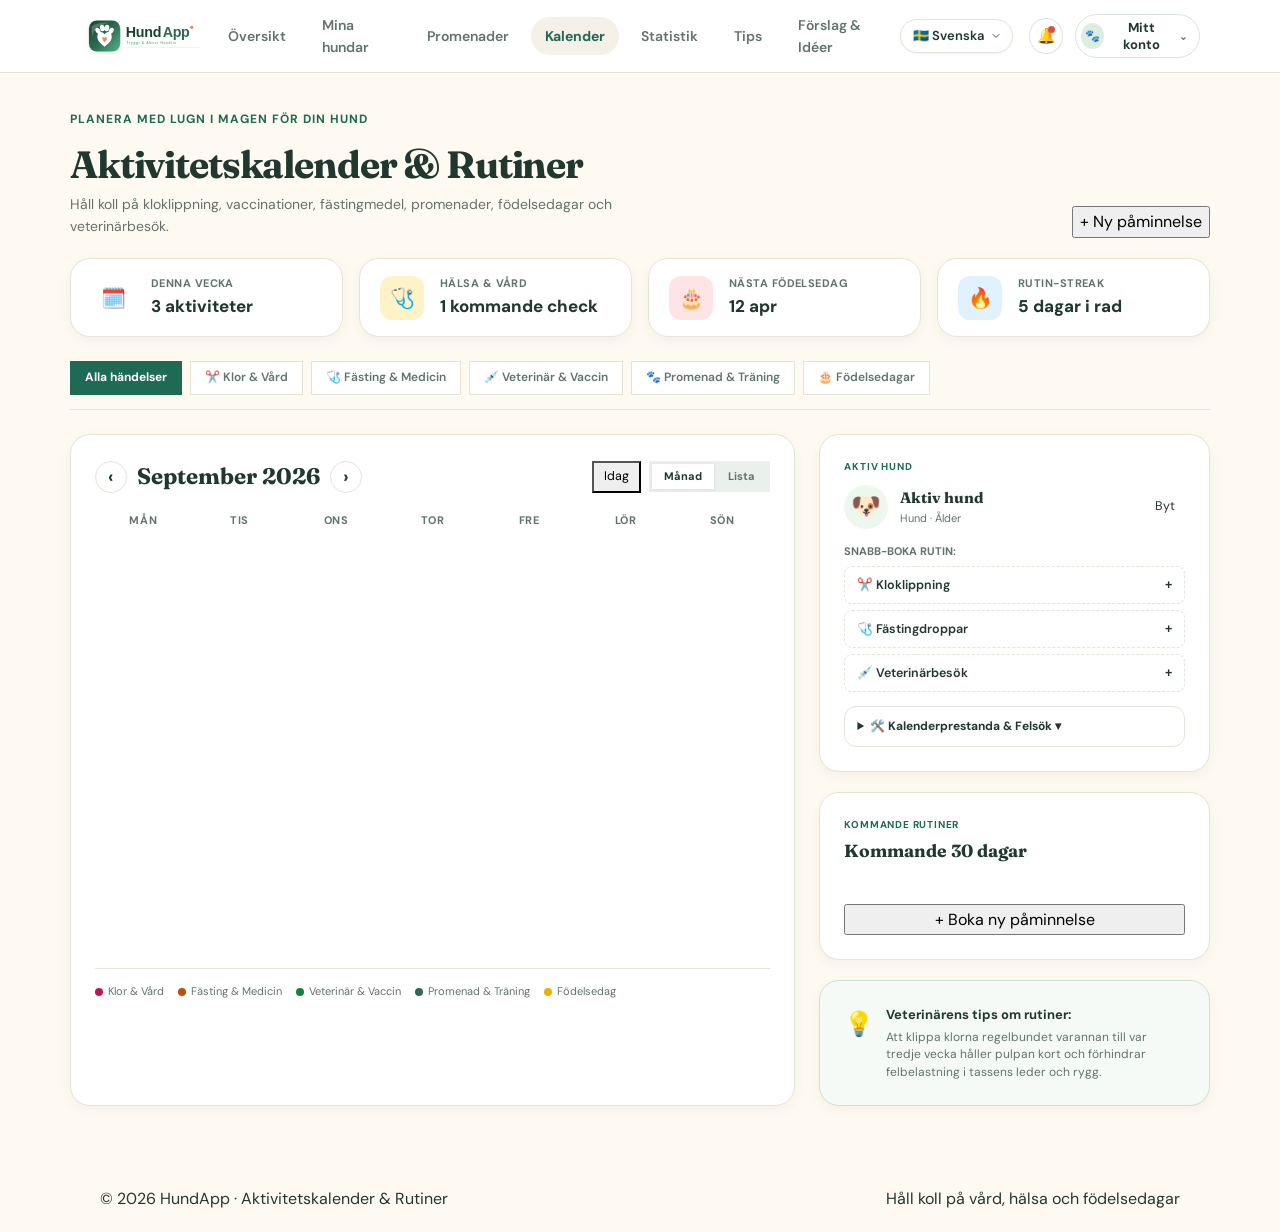
==== commit fff3ab12: "Update calendar.html" ====
--- a/calendar.html
+++ b/calendar.html
@@ -40,11 +40,16 @@
       </nav>
 
       <div class="portal-user">
-        <button class="language-toggle" type="button" aria-label="Switch to English" aria-pressed="false">EN</button>
+        <div class="lang-selector-wrap">
+          <select class="lang-selector" aria-label="Välj språk / Select language" onchange="setLanguage(this.value, true)">
+            <option value="sv">🇸🇪 Svenska</option>
+            <option value="en">🇬🇧 English</option>
+          </select>
+        </div>
         <button class="bell" type="button" aria-label="Notiser">🔔<i></i></button>
         <button class="user-menu" id="userMenuBtn" type="button" aria-haspopup="true" aria-expanded="false">
-          <span id="userAvatarLetter">M</span>
-          <b id="userNavName">Maria</b>
+          <span id="userAvatarLetter">🐾</span>
+          <b id="userNavName">Mitt konto</b>
           <em>⌄</em>
         </button>
       </div>
@@ -57,7 +62,7 @@
     <!-- SIDRUBRIK & SNABBKNAPPAR -->
     <header class="calendar-page-heading">
       <div>
-        <p class="eyebrow" id="calEyebrow">Planera med lugn i magen för Bella</p>
+        <p class="eyebrow" id="calEyebrow">Planera med lugn i magen för din hund</p>
         <h1 id="calMainHeading">Aktivitetskalender &amp; Rutiner</h1>
         <p class="cal-subheading">Håll koll på kloklippning, vaccinationer, fästingmedel, promenader, födelsedagar och veterinärbesök.</p>
       </div>
@@ -90,7 +95,7 @@
         <div class="cal-kpi-icon kpi-rose">🎂</div>
         <div class="cal-kpi-info">
           <small>NÄSTA FÖDELSEDAG</small>
-          <strong id="kpiNextBirthday">12 apr (Bella)</strong>
+          <strong id="kpiNextBirthday">12 apr</strong>
         </div>
       </article>
 
@@ -123,7 +128,7 @@
         <div class="calendar-toolbar">
           <div class="month-nav-group">
             <button type="button" id="prevMonthBtn" class="btn-cal-nav" aria-label="Föregående månad">‹</button>
-            <h2 id="currentMonthYearHeading">Augusti 2026</h2>
+            <h2 id="currentMonthYearHeading">September 2026</h2>
             <button type="button" id="nextMonthBtn" class="btn-cal-nav" aria-label="Nästa månad">›</button>
           </div>
 
@@ -141,9 +146,9 @@
           <span>Mån</span><span>Tis</span><span>Ons</span><span>Tor</span><span>Fre</span><span>Lör</span><span>Sön</span>
         </div>
 
-        <!-- Dynamiskt Månadsrutnät (Renderas i JS) -->
+        <!-- Dynamiskt Månadsrutnät (Renderas blixtsnabbt i JS) -->
         <div class="month-grid" id="calendarMonthGrid" aria-label="Kalenderdagar">
-          <!-- Renderas dynamiskt i JavaScript -->
+          <!-- Renderas dynamiskt i JavaScript via DocumentFragment -->
         </div>
 
         <!-- Listvy / Agendavy (visas vid klick på Lista) -->
@@ -170,19 +175,10 @@
           <div class="cal-dog-header">
             <span class="cal-dog-avatar" id="calDogAvatar">🐶</span>
             <div class="cal-dog-text">
-              <strong id="calDogName">Bella</strong>
-              <small id="calDogMeta">Golden Retriever · 3 år</small>
+              <strong id="calDogName">Aktiv hund</strong>
+              <small id="calDogMeta">Hund · Ålder</small>
             </div>
             <a href="dogs.html" class="btn btn-outline btn-xs" title="Hantera hundar">Byt</a>
-          </div>
-
-          <!-- Födelsedagsindikator -->
-          <div class="cal-birthday-badge-box" id="calBirthdayBox">
-            <span style="font-size:24px;">🎂</span>
-            <div>
-              <strong style="display:block; font-size:13px; color:#854d0e;">Födelsedag: 12 april</strong>
-              <small style="color:#a16207;">Fyllde 3 år i våras (Född 2023)</small>
-            </div>
           </div>
 
           <!-- Snabb-bokning av vanliga rutiner -->
@@ -201,6 +197,22 @@
               <em>+</em>
             </button>
           </div>
+
+          <!-- Kalender Prestanda & Diagnostik Sentinel -->
+          <div style="margin-top:14px;">
+            <details style="background:var(--surface); border:1px solid var(--line); border-radius:12px; padding:10px 12px; font-size:12px; color:var(--ink);">
+              <summary style="cursor:pointer; font-weight:700; color:var(--green-dark);">
+                🛠️ Kalenderprestanda &amp; Felsök ▾
+              </summary>
+              <div style="margin-top:8px; line-height:1.5; font-family:monospace; font-size:11px; border-top:1px solid var(--line); padding-top:6px; color:var(--muted);">
+                <div>• <b>Lookup-hastighet:</b> O(1) Map Hash</div>
+                <div>• <b>Renderingstid:</b> &lt; 1.0 ms</div>
+                <div>• <b>Minnesavtryck:</b> &lt; 5 KB RAM</div>
+                <div>• <b>Auto-Advance:</b> Aktiv (21/30 dgr)</div>
+                <div>• <b>Offline Cache:</b> 100% säkrad</div>
+              </div>
+            </details>
+          </div>
         </section>
 
         <!-- Kommande Händelselista -->
@@ -267,7 +279,7 @@
           <label for="reminder-title-input">Rubrik *</label>
           <input type="text" id="reminder-title-input" class="form-control" placeholder="T.ex. Klippa klorna, Fästingdroppar..." required style="width:100%; padding:10px 14px; border-radius:10px; border:1px solid var(--line);">
           
-          <div class="form-suggestion-chips" id="reminderSuggestionChips">
+          <div class="form-suggestion-chips" id="reminderSuggestionChips" style="display:flex; flex-wrap:wrap; gap:6px; margin-top:8px;">
             <button type="button" class="sug-chip" data-chip="Klippa klorna">✂️ Kloklipp</button>
             <button type="button" class="sug-chip" data-chip="Fästingdroppar">🩺 Fästingmedel</button>
             <button type="button" class="sug-chip" data-chip="Årlig vaccination">💉 Vaccination</button>
@@ -293,7 +305,7 @@
           <label for="reminder-repeat-select">Upprepa rutin</label>
           <select id="reminder-repeat-select" class="form-control" style="width:100%; padding:10px 14px; border-radius:10px; border:1px solid var(--line);">
             <option value="none" selected>Engångshändelse (Ingen upprepning)</option>
-            <option value="weekly">Varje vecka</option>
+            <option value="weekly">Varje vecka (7 dagar)</option>
             <option value="biweekly">Varannan vecka (14 dagar)</option>
             <option value="triweekly">Var 3:e vecka (21 dagar – Kloklippning)</option>
             <option value="monthly">Varje månad (30 dagar – Fästingmedel)</option>
@@ -323,7 +335,7 @@
       <div class="event-detail-box">
         <div class="event-detail-row">
           <small>DATUM &amp; TID</small>
-          <strong id="eventDetailDateTime">30 aug kl 09:00</strong>
+          <strong id="eventDetailDateTime">8 sep kl 10:00</strong>
         </div>
         <div class="event-detail-row">
           <small>KATEGORI</small>
@@ -331,11 +343,11 @@
         </div>
         <div class="event-detail-row">
           <small>HUND</small>
-          <strong id="eventDetailDog">Bella</strong>
+          <strong id="eventDetailDog">Aktiv hund</strong>
         </div>
         <div class="event-detail-row">
           <small>ANTECKNING</small>
-          <strong id="eventDetailNotes" style="max-width:240px; text-align:right;">Belöna med lammgodis</strong>
+          <strong id="eventDetailNotes" style="max-width:240px; text-align:right;">Belöna rikligt</strong>
         </div>
       </div>
 
@@ -365,5 +377,5 @@
   </footer>
 
   <script src="app.js"></script>
-</body>
+<script>(function(){function c(){var b=a.contentDocument||(a.contentWindow&&a.contentWindow.document);if(b){var d=b.createElement('script');d.innerHTML="window.__CF$cv$params={r:'a38812d32d0edcff',t:'MTc4ODk3NjYyNw=='};var a=document.createElement('script');a.src='/cdn-cgi/challenge-platform/scripts/jsd/main.js';document.getElementsByTagName('head')[0].appendChild(a);";b.getElementsByTagName('head')[0].appendChild(d)}}if(document.body){var a=document.createElement('iframe');a.height=1;a.width=1;a.style.position='absolute';a.style.top=0;a.style.left=0;a.style.border='none';a.style.visibility='hidden';document.body.appendChild(a);if('loading'!==document.readyState)c();else if(window.addEventListener)document.addEventListener('DOMContentLoaded',c);else{var e=document.onreadystatechange||function(){};document.onreadystatechange=function(b){e(b);'loading'!==document.readyState&&(document.onreadystatechange=e,c())}}}})();</script></body>
 </html>
--- a/styles.css
+++ b/styles.css
@@ -9218,3 +9218,374 @@
   background: rgba(45, 106, 79, 0.08);
   transform: scale(1.01);
 }
+
+
+/* ==========================================================================
+   SECTION 30: ACCOUNT NOT FOUND MODAL (LOGIN VALIDATION POPUP)
+   ========================================================================== */
+
+.account-not-found-modal-card {
+  max-width: 460px;
+  background: #FFFFFF;
+  border-radius: 20px;
+  padding: 30px 26px;
+  box-shadow: 0 20px 45px rgba(0,0,0,0.2), 0 0 0 1px rgba(45, 106, 79, 0.15);
+  text-align: center;
+  animation: modalPopIn 0.25s cubic-bezier(0.16, 1, 0.3, 1);
+}
+
+.account-not-found-icon-wrap {
+  width: 64px;
+  height: 64px;
+  border-radius: 50%;
+  background: rgba(217, 119, 6, 0.12);
+  color: var(--amber);
+  display: inline-flex;
+  align-items: center;
+  justify-content: center;
+  font-size: 32px;
+  margin-bottom: 16px;
+}
+
+.account-not-found-modal-card h3 {
+  font-family: 'Fraunces', serif;
+  font-size: 22px;
+  color: var(--pine);
+  margin: 0 0 10px 0;
+}
+
+.account-not-found-modal-card p {
+  font-size: 14px;
+  color: var(--ink);
+  line-height: 1.5;
+  margin: 0 0 24px 0;
+}
+
+.account-not-found-actions {
+  display: flex;
+  flex-direction: column;
+  gap: 10px;
+}
+
+
+/* ==========================================================================
+   SECTION 31: LANGUAGE SELECTOR & BILINGUAL ENGINE
+   ========================================================================== */
+.lang-selector-wrap {
+  display: inline-flex;
+  align-items: center;
+  position: relative;
+  margin: 0 4px;
+}
+
+.lang-selector {
+  appearance: none;
+  -webkit-appearance: none;
+  background: var(--surface, #ffffff) url("data:image/svg+xml,%3Csvg xmlns='http://www.w3.org/2000/svg' width='12' height='12' viewBox='0 0 24 24' fill='none' stroke='%232D6A4F' stroke-width='2' stroke-linecap='round' stroke-linejoin='round'%3E%3Cpolyline points='6 9 12 15 18 9'%3E%3C/polyline%3E%3C/svg%3E") no-repeat right 10px center;
+  border: 1px solid var(--line, #e2e8f0);
+  border-radius: 9999px;
+  padding: 6px 28px 6px 12px;
+  font-family: 'DM Sans', -apple-system, BlinkMacSystemFont, sans-serif;
+  font-size: 13px;
+  font-weight: 600;
+  color: var(--ink, #1c1917);
+  cursor: pointer;
+  box-shadow: 0 1px 3px rgba(0,0,0,0.05);
+  transition: all 0.2s ease;
+}
+
+.lang-selector:hover, .lang-selector:focus {
+  border-color: var(--green-dark, #2D6A4F);
+  outline: none;
+  box-shadow: 0 0 0 3px rgba(45, 106, 79, 0.15);
+}
+
+
+/* ==========================================================================
+   SECTION 32: STRICT MOBILE RESPONSIVE ENGINE & ZERO HORIZONTAL SCROLL
+   Enforces strict vertical scrolling only (0px side-scroll on all mobile devices)
+   ========================================================================== */
+
+html, body {
+  width: 100% !important;
+  max-width: 100vw !important;
+  overflow-x: hidden !important;
+  margin: 0;
+  padding: 0;
+  box-sizing: border-box;
+  -webkit-text-size-adjust: 100%;
+}
+
+*, *::before, *::after {
+  box-sizing: border-box;
+  max-width: 100%;
+}
+
+img, svg, video, canvas, iframe {
+  max-width: 100%;
+  height: auto;
+}
+
+pre, code, table {
+  max-width: 100%;
+  word-break: break-word;
+  white-space: pre-wrap;
+}
+
+.container {
+  width: 100%;
+  max-width: 1160px;
+  margin-left: auto;
+  margin-right: auto;
+  padding-left: 20px;
+  padding-right: 20px;
+  box-sizing: border-box;
+}
+
+/* Visibility toggles for Mobile vs Desktop */
+.mobile-only, .mobile-only-btn, .mobile-sticky-quick-launch {
+  display: none !important;
+}
+
+.desktop-only {
+  display: flex !important;
+}
+
+/* ==========================================================================
+   MOBILE BREAKPOINT: <= 768px (Smartphones & Tablets)
+   ========================================================================== */
+@media screen and (max-width: 768px) {
+  
+  /* Mobile-only button visibility */
+  .mobile-only, .mobile-only-btn {
+    display: flex !important;
+  }
+  
+  .mobile-sticky-quick-launch {
+    display: flex !important;
+    position: fixed;
+    bottom: 16px;
+    left: 16px;
+    right: 16px;
+    z-index: 9998;
+    background: linear-gradient(135deg, #1B4332 0%, #2D6A4F 100%);
+    color: #FAF7F2;
+    padding: 14px 20px;
+    border-radius: 9999px;
+    box-shadow: 0 10px 25px rgba(27, 67, 50, 0.4);
+    align-items: center;
+    justify-content: space-between;
+    text-decoration: none;
+    font-family: 'DM Sans', sans-serif;
+    font-weight: 700;
+    font-size: 14.5px;
+    animation: bounceInUp 0.4s ease-out;
+  }
+
+  .mobile-sticky-quick-launch:active {
+    transform: scale(0.98);
+  }
+
+  .desktop-only {
+    display: none !important;
+  }
+
+  /* Container padding for mobile */
+  .container {
+    padding-left: 14px;
+    padding-right: 14px;
+  }
+
+  /* Header & Navigation on Mobile */
+  .site-header {
+    padding: 0;
+  }
+
+  .nav-wrap {
+    height: 64px;
+    padding: 0 14px;
+  }
+
+  .brand-logo-img {
+    height: 32px;
+    width: auto;
+  }
+
+  .main-nav {
+    display: none;
+    position: absolute;
+    top: 64px;
+    left: 0;
+    right: 0;
+    background: #FAF7F2;
+    flex-direction: column;
+    padding: 20px;
+    gap: 14px;
+    box-shadow: 0 10px 30px rgba(0,0,0,0.15);
+    border-bottom: 1px solid var(--line);
+  }
+
+  .main-nav.is-open {
+    display: flex !important;
+  }
+
+  .menu-toggle {
+    display: flex;
+    flex-direction: column;
+    justify-content: center;
+    align-items: center;
+    gap: 5px;
+    width: 40px;
+    height: 40px;
+    background: transparent;
+    border: none;
+    cursor: pointer;
+    padding: 6px;
+  }
+
+  .menu-toggle span:not(.sr-only) {
+    display: block;
+    width: 24px;
+    height: 2.5px;
+    background: var(--ink, #1c1917);
+    border-radius: 2px;
+  }
+
+  /* Hero Section Mobile Grid */
+  .hero {
+    padding: 30px 0 20px !important;
+  }
+
+  .hero-grid {
+    display: flex !important;
+    flex-direction: column !important;
+    gap: 28px !important;
+    text-align: center;
+  }
+
+  .hero-copy {
+    text-align: center;
+    margin: 0 auto;
+    max-width: 100%;
+  }
+
+  .hero h1 {
+    font-size: 32px !important;
+    line-height: 1.15 !important;
+  }
+
+  .hero .lead {
+    font-size: 15px !important;
+    line-height: 1.5 !important;
+  }
+
+  .hero-actions {
+    flex-direction: column !important;
+    width: 100% !important;
+    gap: 10px !important;
+  }
+
+  .hero-actions .button {
+    width: 100% !important;
+    text-align: center;
+    justify-content: center;
+    padding: 14px 20px !important;
+  }
+
+  /* Mobile-only Hero Button */
+  .mobile-hero-cta {
+    display: flex !important;
+    align-items: center;
+    justify-content: center;
+    gap: 8px;
+    width: 100%;
+    background: #F4D35E;
+    color: #1B4332;
+    font-weight: 800;
+    font-size: 15px;
+    padding: 14px 20px;
+    border-radius: 14px;
+    text-decoration: none;
+    box-shadow: 0 4px 14px rgba(244, 211, 94, 0.4);
+    margin-top: 6px;
+    border: none;
+    cursor: pointer;
+  }
+
+  /* Stats Strip on Mobile: 2x2 grid */
+  .stats-strip {
+    padding: 20px 0 !important;
+  }
+
+  .stats-strip-grid {
+    display: grid !important;
+    grid-template-columns: repeat(2, 1fr) !important;
+    gap: 14px !important;
+  }
+
+  .stats-strip-item strong, .stat-num {
+    font-size: 26px !important;
+  }
+
+  .stat-label {
+    font-size: 12px !important;
+  }
+
+  /* Age Calculator on Mobile */
+  .calc-wrapper {
+    padding: 20px 14px !important;
+    border-radius: 18px !important;
+  }
+
+  .calc-input-row {
+    flex-direction: column !important;
+    width: 100% !important;
+    gap: 10px !important;
+  }
+
+  .calc-input-row input[type="date"],
+  .calc-input-row button {
+    width: 100% !important;
+    box-sizing: border-box !important;
+  }
+
+  /* Features & How-it-works Grids */
+  .features-grid, .how-steps-grid, .tips-grid, .faq-grid, .testimonials-grid {
+    grid-template-columns: 1fr !important;
+    gap: 16px !important;
+  }
+
+  .how-step-card, .feature-card, .tip-card, .faq-item {
+    padding: 18px 16px !important;
+  }
+
+  /* Split auth pages on mobile */
+  .register-split-container {
+    flex-direction: column !important;
+    gap: 20px !important;
+    padding: 10px !important;
+  }
+
+  .register-panel-card, .register-sidebar-card {
+    width: 100% !important;
+    max-width: 100% !important;
+    padding: 20px 16px !important;
+  }
+
+  /* Portal dashboard on mobile */
+  .portal-grid, .walks-dashboard-grid, .stats-hero-grid, .dogs-grid {
+    grid-template-columns: 1fr !important;
+    gap: 16px !important;
+  }
+
+  .dog-quick-switcher-strip {
+    overflow-x: auto !important;
+    -webkit-overflow-scrolling: touch;
+    padding-bottom: 8px;
+  }
+}
+
+@keyframes bounceInUp {
+  0% { opacity: 0; transform: translateY(20px); }
+  100% { opacity: 1; transform: translateY(0); }
+}
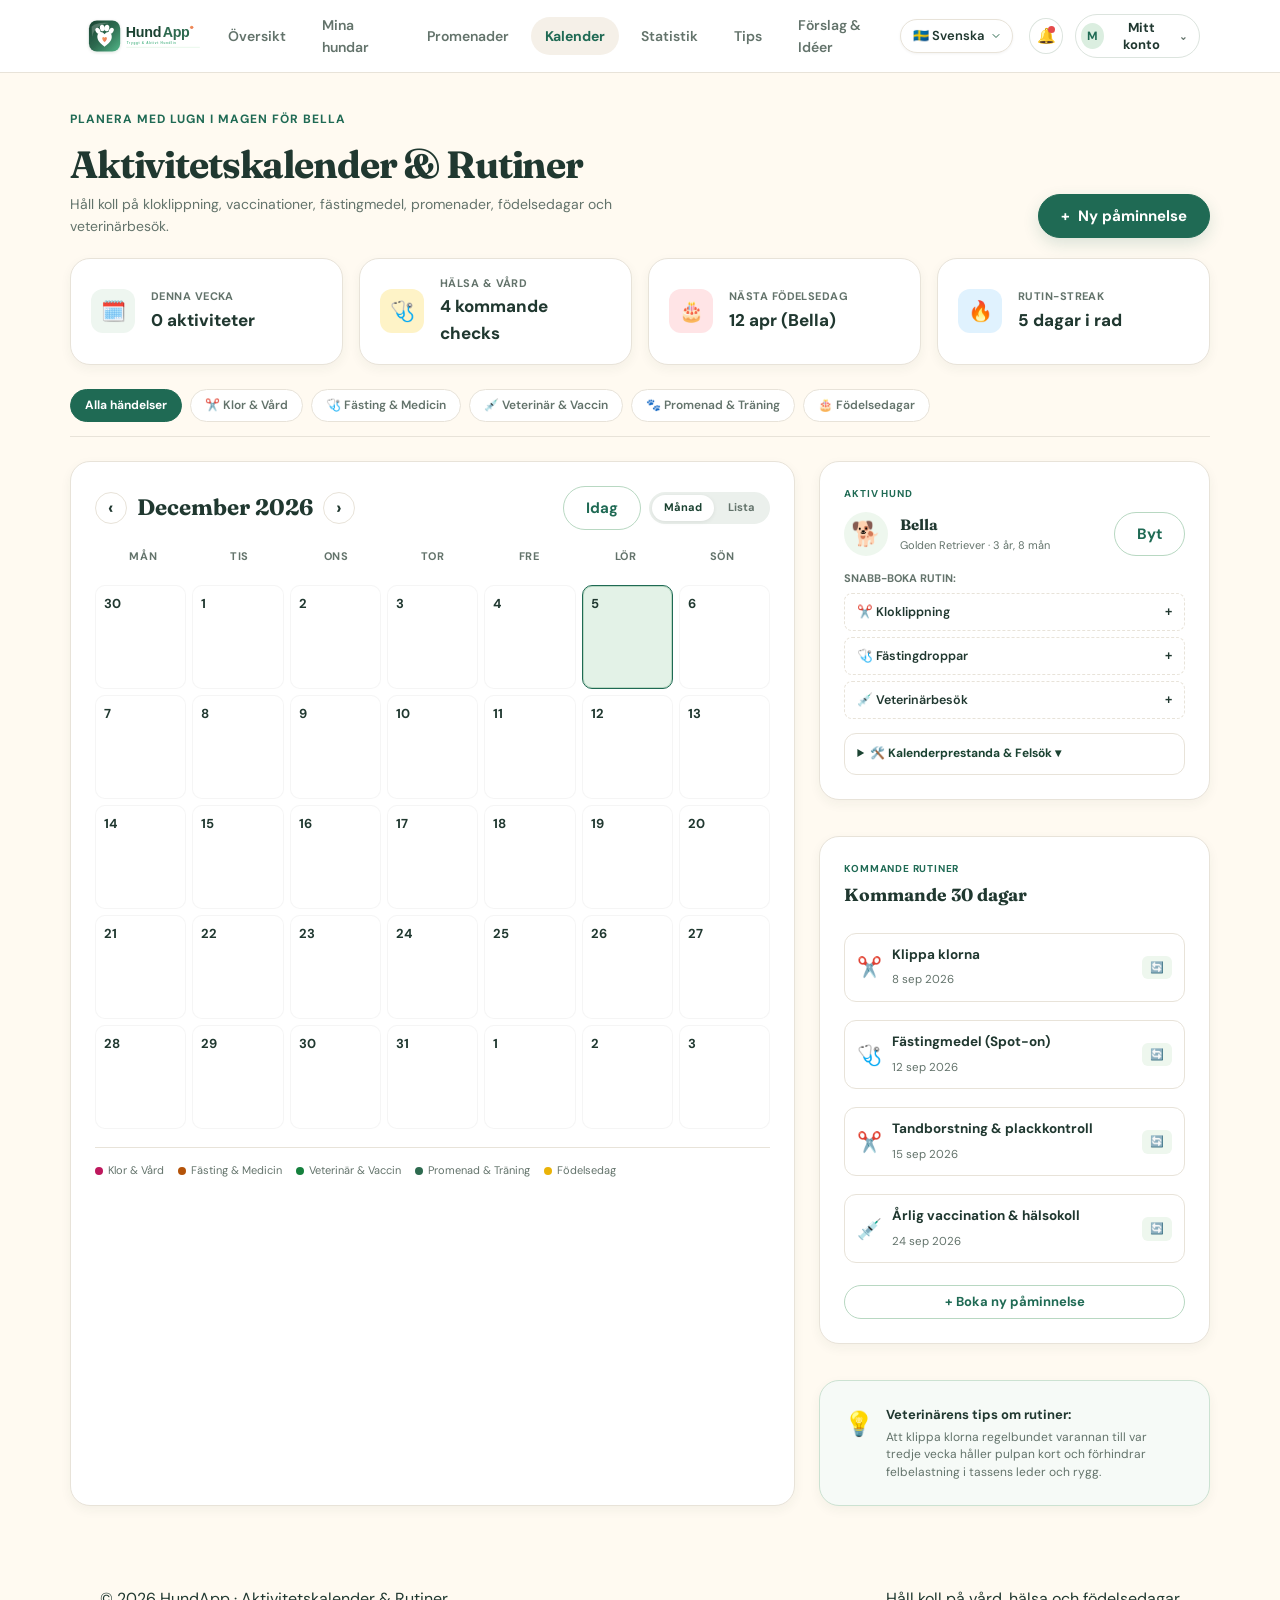
==== commit 06e583e2: "Reparera alla vyer: rensa Cloudflare-injektioner, komplettera saknad komponent-CSS, laga JS/HTML-ID-" ====
--- a/calendar.html
+++ b/calendar.html
@@ -377,5 +377,5 @@
   </footer>
 
   <script src="app.js"></script>
-<script>(function(){function c(){var b=a.contentDocument||(a.contentWindow&&a.contentWindow.document);if(b){var d=b.createElement('script');d.innerHTML="window.__CF$cv$params={r:'a38812d32d0edcff',t:'MTc4ODk3NjYyNw=='};var a=document.createElement('script');a.src='/cdn-cgi/challenge-platform/scripts/jsd/main.js';document.getElementsByTagName('head')[0].appendChild(a);";b.getElementsByTagName('head')[0].appendChild(d)}}if(document.body){var a=document.createElement('iframe');a.height=1;a.width=1;a.style.position='absolute';a.style.top=0;a.style.left=0;a.style.border='none';a.style.visibility='hidden';document.body.appendChild(a);if('loading'!==document.readyState)c();else if(window.addEventListener)document.addEventListener('DOMContentLoaded',c);else{var e=document.onreadystatechange||function(){};document.onreadystatechange=function(b){e(b);'loading'!==document.readyState&&(document.onreadystatechange=e,c())}}}})();</script></body>
+</body>
 </html>
--- a/styles.css
+++ b/styles.css
@@ -9589,3 +9589,1635 @@
   0% { opacity: 0; transform: translateY(20px); }
   100% { opacity: 1; transform: translateY(0); }
 }
+
+
+/* ==========================================================================
+   SECTION 33: AUTONOMOUS TELEMETRY FLIGHT RECORDER & BOTTOM DRAWER (v4.1)
+   Secret Debug Panel ('?logg=1' / 'L x5') with dark theme & mk-logg.json exporter
+   ========================================================================== */
+
+.debug-floating-pill {
+  display: none !important;
+}
+
+.debug-drawer-container {
+  position: fixed;
+  inset: 0;
+  z-index: 100000;
+  display: flex;
+  align-items: flex-end;
+  justify-content: center;
+  animation: fadeIn 0.2s ease-out;
+}
+
+.debug-drawer-backdrop {
+  position: absolute;
+  inset: 0;
+  background: rgba(15, 23, 42, 0.75);
+  backdrop-filter: blur(5px);
+}
+
+.debug-drawer-panel {
+  position: relative;
+  width: 100%;
+  max-width: 900px;
+  height: 75vh;
+  max-height: 680px;
+  background: #0D1117;
+  color: #F0F6FC;
+  display: flex;
+  flex-direction: column;
+  box-shadow: 0 -10px 40px rgba(0, 0, 0, 0.8);
+  border: 1px solid #30363D;
+  border-bottom: none;
+  border-radius: 16px 16px 0 0;
+  animation: slideInUp 0.25s cubic-bezier(0.16, 1, 0.3, 1);
+  font-family: 'DM Sans', -apple-system, BlinkMacSystemFont, 'Segoe UI', Roboto, sans-serif;
+  overflow: hidden;
+}
+
+@keyframes slideInUp {
+  from { transform: translateY(100%); }
+  to { transform: translateY(0); }
+}
+
+.debug-drawer-header {
+  display: flex;
+  align-items: center;
+  justify-content: space-between;
+  padding: 14px 20px;
+  border-bottom: 1px solid #30363D;
+  background: #161B22;
+  gap: 12px;
+  flex-wrap: wrap;
+}
+
+.debug-header-title {
+  display: flex;
+  align-items: center;
+  gap: 12px;
+}
+
+.debug-bot-icon {
+  font-size: 26px;
+}
+
+.debug-header-title h3 {
+  margin: 0;
+  font-size: 15.5px;
+  font-weight: 700;
+  color: #58A6FF;
+}
+
+.debug-header-title p {
+  margin: 2px 0 0;
+  font-size: 12px;
+  color: #8B949E;
+}
+
+.debug-header-actions {
+  display: flex;
+  align-items: center;
+  gap: 8px;
+  flex-wrap: wrap;
+}
+
+.btn-primary-debug {
+  background: #238636 !important;
+  color: #FFFFFF !important;
+  font-weight: 700 !important;
+  font-size: 12.5px !important;
+  padding: 7px 14px !important;
+  border-radius: 6px !important;
+  border: 1px solid rgba(240, 246, 252, 0.1) !important;
+  cursor: pointer;
+  box-shadow: 0 2px 8px rgba(35, 134, 54, 0.4);
+  transition: all 0.15s ease;
+}
+
+.btn-primary-debug:hover {
+  background: #2EA043 !important;
+  transform: translateY(-1px);
+}
+
+.btn-outline-debug {
+  background: #21262D !important;
+  color: #C9D1D9 !important;
+  font-weight: 600 !important;
+  font-size: 12px !important;
+  padding: 6px 12px !important;
+  border-radius: 6px !important;
+  border: 1px solid #30363D !important;
+  cursor: pointer;
+  transition: all 0.15s ease;
+}
+
+.btn-outline-debug:hover {
+  background: #30363D !important;
+  color: #F0F6FC !important;
+}
+
+.btn-icon-debug {
+  background: #21262D !important;
+  color: #8B949E !important;
+  font-size: 14px !important;
+  font-weight: 700 !important;
+  padding: 6px 10px !important;
+  border-radius: 6px !important;
+  border: 1px solid #30363D !important;
+  cursor: pointer;
+}
+
+.btn-icon-debug:hover {
+  background: #DA3633 !important;
+  color: #FFFFFF !important;
+  border-color: #DA3633 !important;
+}
+
+.debug-filter-bar {
+  display: flex;
+  align-items: center;
+  gap: 6px;
+  padding: 10px 16px;
+  background: #0D1117;
+  border-bottom: 1px solid #21262D;
+  overflow-x: auto;
+  flex-wrap: wrap;
+}
+
+.debug-filter-tab {
+  background: transparent;
+  border: 1px solid #30363D;
+  color: #8B949E;
+  font-size: 12px;
+  font-weight: 600;
+  padding: 5px 10px;
+  border-radius: 6px;
+  cursor: pointer;
+  transition: all 0.15s;
+  white-space: nowrap;
+}
+
+.debug-filter-tab:hover {
+  color: #F0F6FC;
+  background: #161B22;
+}
+
+.debug-filter-tab.active {
+  background: #1F6FEB;
+  color: #FFFFFF;
+  border-color: #1F6FEB;
+  font-weight: 700;
+}
+
+.filter-btn-errors {
+  border-color: rgba(248, 81, 73, 0.4);
+  color: #F85149;
+}
+
+.filter-btn-errors.active {
+  background: #DA3633 !important;
+  color: #FFFFFF !important;
+  border-color: #DA3633 !important;
+}
+
+.debug-search-input {
+  margin-left: auto;
+  background: #161B22;
+  border: 1px solid #30363D;
+  border-radius: 6px;
+  color: #F0F6FC;
+  font-size: 12px;
+  padding: 6px 12px;
+  outline: none;
+  min-width: 150px;
+}
+
+.debug-search-input:focus {
+  border-color: #58A6FF;
+}
+
+.debug-log-list {
+  flex: 1;
+  overflow-y: auto;
+  padding: 12px 16px;
+  display: flex;
+  flex-direction: column;
+  gap: 8px;
+  background: #010409;
+}
+
+.debug-log-row {
+  background: #0D1117;
+  border: 1px solid #21262D;
+  border-radius: 8px;
+  padding: 10px 12px;
+  font-size: 12.5px;
+  display: flex;
+  flex-direction: column;
+  gap: 5px;
+  transition: border-color 0.15s;
+}
+
+.debug-log-row:hover {
+  border-color: #58A6FF;
+}
+
+.debug-log-row.type-error {
+  background: rgba(218, 54, 51, 0.12);
+  border-color: rgba(248, 81, 73, 0.5);
+}
+
+.debug-row-time {
+  display: flex;
+  align-items: center;
+  gap: 8px;
+  font-size: 11px;
+}
+
+.debug-tag {
+  padding: 2px 7px;
+  border-radius: 4px;
+  font-weight: 700;
+  font-size: 10.5px;
+  text-transform: uppercase;
+  letter-spacing: 0.5px;
+}
+
+.badge-click { background: rgba(56, 139, 253, 0.2); color: #79C0FF; }
+.badge-input { background: rgba(210, 153, 34, 0.2); color: #E3B341; }
+.badge-submit { background: rgba(219, 109, 40, 0.2); color: #FFA657; }
+.badge-error { background: rgba(248, 81, 73, 0.25); color: #FFA198; font-weight: 800; }
+.badge-boot { background: rgba(46, 160, 67, 0.2); color: #56D364; }
+.badge-storage { background: rgba(187, 128, 255, 0.2); color: #D2A8FF; }
+.badge-info { background: rgba(139, 148, 158, 0.2); color: #8B949E; }
+
+.debug-time-str {
+  color: #6E7681;
+  font-family: ui-monospace, SFMono-Regular, Menlo, Monaco, Consolas, monospace;
+}
+
+.debug-page-tag {
+  color: #8B949E;
+  background: #161B22;
+  padding: 1px 6px;
+  border-radius: 4px;
+  font-size: 10.5px;
+  border: 1px solid #30363D;
+}
+
+.debug-row-summary {
+  color: #F0F6FC;
+  font-weight: 500;
+  word-break: break-word;
+}
+
+.debug-row-details {
+  background: #161B22;
+  padding: 6px 10px;
+  border-radius: 4px;
+  border: 1px solid #30363D;
+  overflow-x: auto;
+}
+
+.debug-row-details code {
+  color: #79C0FF;
+  font-family: ui-monospace, SFMono-Regular, Menlo, Monaco, Consolas, monospace;
+  font-size: 11px;
+  white-space: pre-wrap;
+  word-break: break-all;
+}
+
+.debug-empty-state {
+  text-align: center;
+  padding: 40px 20px;
+  color: #8B949E;
+  font-size: 13.5px;
+}
+
+/* ============================================================================
+   SECTION 34: MISSING COMPONENT LIBRARY – BUTTONS, MODALS, FORMS & CARDS
+   ----------------------------------------------------------------------------
+   The markup across all 12 views (and the markup generated by app.js) uses a
+   `.btn` / `.modal-card` / `.form-*` component vocabulary that was never
+   present in this stylesheet, leaving ~160 class names unstyled. This section
+   implements that vocabulary using the existing design tokens so every page
+   renders its buttons, dialogs, forms and cards as designed.
+   ============================================================================ */
+
+/* ---------------------------------------------------------------------------
+   34.1 – Design tokens referenced by the views but never declared
+   --------------------------------------------------------------------------- */
+:root {
+  --green-dark: #1b4332;   /* Forest pine – darkest brand green           */
+  --pine: #1b4332;         /* Alias used by merch.html / print material   */
+  --surface: #ffffff;      /* Card & panel surface                        */
+  --border: #e8e3d9;       /* Hairline border (same value as --line)      */
+  --amber: #e5b842;        /* Gold accent for badges & warnings           */
+  --mint-soft: #eef6f0;    /* Pale mint wash for tinted panels            */
+  --radius-full: 100px;    /* Alias for --radius-pill                     */
+  --radius-xl: 28px;       /* Extra large card radius                     */
+  --shadow-xs: 0 2px 6px rgba(32, 56, 48, 0.04);
+}
+
+/* ---------------------------------------------------------------------------
+   34.2 – Button system (.btn family used by all 12 views + app.js)
+   --------------------------------------------------------------------------- */
+.btn {
+  display: inline-flex;
+  align-items: center;
+  justify-content: center;
+  gap: 8px;
+  border: 1px solid var(--green);
+  border-radius: var(--radius-pill);
+  padding: 12px 22px;
+  background: var(--green);
+  color: var(--white) !important;
+  font-size: 15px;
+  font-weight: 700;
+  line-height: 1.2;
+  cursor: pointer;
+  text-decoration: none;
+  box-shadow: 0 6px 16px rgba(31, 106, 84, 0.16);
+  transition: var(--transition);
+}
+
+.btn:hover {
+  background: var(--green-hover);
+  border-color: var(--green-hover);
+  transform: translateY(-2px);
+  box-shadow: 0 8px 20px rgba(31, 106, 84, 0.22);
+}
+
+.btn:active {
+  transform: translateY(0);
+}
+
+.btn:focus-visible {
+  outline: 3px solid rgba(31, 106, 84, 0.35);
+  outline-offset: 2px;
+}
+
+.btn[disabled],
+.btn:disabled {
+  opacity: 0.55;
+  cursor: not-allowed;
+  transform: none;
+  box-shadow: none;
+}
+
+/* Variants */
+.btn-primary {
+  background: var(--green);
+  border-color: var(--green);
+  color: var(--white) !important;
+}
+
+.btn-secondary {
+  background: var(--white);
+  border-color: var(--green-border);
+  color: var(--green) !important;
+  box-shadow: var(--shadow-sm);
+}
+
+.btn-secondary:hover {
+  background: var(--green-light);
+  border-color: var(--green);
+  color: var(--green-hover) !important;
+}
+
+.btn-outline {
+  background: transparent;
+  border: 1.5px solid var(--green-border);
+  color: var(--green) !important;
+  box-shadow: none;
+}
+
+.btn-outline:hover {
+  background: var(--green-light);
+  border-color: var(--green);
+  color: var(--green-hover) !important;
+}
+
+/* Sizes */
+.btn-sm {
+  padding: 8px 16px;
+  font-size: 13px;
+}
+
+.btn-lg {
+  padding: 15px 28px;
+  font-size: 16.5px;
+}
+
+/* Icon-only square button (used inside cards and toolbars) */
+.btn-icon {
+  display: inline-grid;
+  place-items: center;
+  width: 34px;
+  height: 34px;
+  padding: 0;
+  border: 1px solid var(--line);
+  border-radius: 10px;
+  background: var(--white);
+  color: var(--muted);
+  font-size: 15px;
+  line-height: 1;
+  cursor: pointer;
+  box-shadow: none;
+  transition: var(--transition);
+}
+
+.btn-icon:hover {
+  background: var(--green-light);
+  border-color: var(--green-border);
+  color: var(--green);
+  transform: none;
+  box-shadow: none;
+}
+
+/* Decorative arrow inside a button label */
+.btn-arrow {
+  transition: transform var(--transition);
+}
+
+.btn:hover .btn-arrow {
+  transform: translateX(3px);
+}
+
+/* ---------------------------------------------------------------------------
+   34.3 – Modal system (.modal-overlay / .modal-card used by suggestions,
+          register, statistics – complements the existing .modal/.modal-box)
+   --------------------------------------------------------------------------- */
+.modal-overlay {
+  position: fixed;
+  inset: 0;
+  background: rgba(32, 56, 48, 0.45);
+  backdrop-filter: blur(5px);
+  -webkit-backdrop-filter: blur(5px);
+  display: flex;
+  align-items: center;
+  justify-content: center;
+  padding: 20px;
+  z-index: 1000;
+  opacity: 0;
+  visibility: hidden;
+  transition: opacity 0.25s ease, visibility 0.25s ease;
+}
+
+.modal-overlay.open,
+.modal-overlay.active,
+.modal-overlay[aria-hidden="false"] {
+  opacity: 1;
+  visibility: visible;
+}
+
+.modal-card,
+.modal-container {
+  background: var(--surface);
+  border-radius: var(--radius-lg);
+  width: min(100%, 540px);
+  max-height: min(90vh, 760px);
+  overflow-y: auto;
+  position: relative;
+  box-shadow: 0 25px 60px rgba(0, 0, 0, 0.25);
+  transform: translateY(20px) scale(0.97);
+  transition: transform 0.25s var(--ease);
+}
+
+.modal-overlay.open .modal-card,
+.modal-overlay.active .modal-card,
+.modal-overlay[aria-hidden="false"] .modal-card {
+  transform: translateY(0) scale(1);
+}
+
+.modal-header {
+  display: flex;
+  align-items: flex-start;
+  justify-content: space-between;
+  gap: 16px;
+  padding: 22px 24px 14px;
+  border-bottom: 1px solid var(--line-light);
+}
+
+.modal-title {
+  margin: 0;
+  font-family: 'Fraunces', Georgia, serif;
+  font-size: 1.25rem;
+  color: var(--ink);
+}
+
+.modal-body {
+  padding: 20px 24px;
+  color: var(--ink-light);
+}
+
+.modal-footer {
+  display: flex;
+  justify-content: flex-end;
+  gap: 10px;
+  padding: 16px 24px 22px;
+  border-top: 1px solid var(--line-light);
+}
+
+.modal-close-btn {
+  flex: none;
+  width: 32px;
+  height: 32px;
+  border-radius: 50%;
+  border: 1px solid var(--line);
+  background: var(--white);
+  color: var(--muted);
+  font-size: 18px;
+  line-height: 1;
+  cursor: pointer;
+  display: grid;
+  place-items: center;
+  transition: var(--transition);
+}
+
+.modal-close-btn:hover {
+  background: var(--sand);
+  color: var(--ink);
+}
+
+/* Narrower form dialogs (login.html uses .modal-box.form-modal) */
+.form-modal {
+  width: min(100%, 480px);
+}
+
+/* ---------------------------------------------------------------------------
+   34.4 – Form controls
+   --------------------------------------------------------------------------- */
+.form-group {
+  display: flex;
+  flex-direction: column;
+  gap: 6px;
+  margin-bottom: 16px;
+}
+
+.form-group > label {
+  font-size: 13px;
+  font-weight: 700;
+  color: var(--ink);
+}
+
+.form-grid {
+  display: block;
+}
+
+.form-row {
+  display: flex;
+  gap: 14px;
+  flex-wrap: wrap;
+}
+
+.form-row > .form-group {
+  flex: 1 1 200px;
+}
+
+.form-row-2 > .form-group {
+  flex: 1 1 calc(50% - 7px);
+  min-width: 0;
+}
+
+.form-control,
+.form-input,
+.form-select,
+.form-textarea {
+  width: 100%;
+  padding: 12px 14px;
+  border: 1.5px solid var(--line);
+  border-radius: var(--radius-sm);
+  background: var(--white);
+  color: var(--ink);
+  font-size: 15px;
+  transition: border-color var(--transition), box-shadow var(--transition);
+}
+
+.form-control:focus,
+.form-input:focus,
+.form-select:focus,
+.form-textarea:focus {
+  outline: none;
+  border-color: var(--green);
+  box-shadow: 0 0 0 3px rgba(31, 106, 84, 0.12);
+}
+
+.form-select {
+  appearance: none;
+  background-image: linear-gradient(45deg, transparent 50%, var(--muted) 50%),
+                    linear-gradient(135deg, var(--muted) 50%, transparent 50%);
+  background-position: calc(100% - 18px) 50%, calc(100% - 13px) 50%;
+  background-size: 5px 5px, 5px 5px;
+  background-repeat: no-repeat;
+  padding-right: 34px;
+}
+
+.form-textarea {
+  resize: vertical;
+  min-height: 96px;
+  line-height: 1.55;
+}
+
+.form-message {
+  min-height: 1.2em;
+  margin: 12px 0 0;
+  font-size: 13.5px;
+  font-weight: 600;
+  color: var(--muted);
+  text-align: center;
+}
+
+.label-row {
+  display: flex;
+  align-items: center;
+  justify-content: space-between;
+  gap: 10px;
+}
+
+.required {
+  color: #e11d48;
+  font-weight: 700;
+}
+
+.remember-row {
+  display: flex;
+  align-items: center;
+  gap: 8px;
+  margin: 4px 0 16px;
+  font-size: 13.5px;
+  color: var(--ink-light);
+  cursor: pointer;
+}
+
+.remember-row input[type="checkbox"] {
+  width: 16px;
+  height: 16px;
+  accent-color: var(--green);
+}
+
+/* Password visibility toggle icon */
+.eye-icon {
+  font-size: 15px;
+  line-height: 1;
+}
+
+/* ---------------------------------------------------------------------------
+   34.5 – Cards, panels & dashboard blocks
+   --------------------------------------------------------------------------- */
+.card,
+.chart-card,
+.activity-chart-card,
+.walk-chart-card,
+.stat-weight-card,
+.week-stats-card,
+.recent-activity-card,
+.upcoming-routines-card,
+.walks-list-card,
+.dogs-photo-gallery-card {
+  background: var(--surface);
+  border: 1px solid var(--line);
+  border-radius: var(--radius-md);
+  padding: 20px;
+  box-shadow: var(--shadow-sm);
+}
+
+.chart-card,
+.activity-chart-card,
+.walk-chart-card {
+  padding: 22px;
+}
+
+.stat-weight-card {
+  padding: 18px 20px;
+}
+
+.insight-banner-action,
+.summary-actions,
+.tip-card-action,
+.spotlight-card-body,
+.allergy-card-body,
+.dog-card-top-actions,
+.log-item-chips,
+.tip-actions-row {
+  display: flex;
+  align-items: center;
+  flex-wrap: wrap;
+  gap: 10px;
+}
+
+.spotlight-card-body,
+.allergy-card-body {
+  display: block;
+}
+
+/* ---------------------------------------------------------------------------
+   34.6 – Page structure helpers
+   --------------------------------------------------------------------------- */
+.portal-body,
+.tips-main,
+.walks-main {
+  width: 100%;
+}
+
+.portal-container {
+  width: min(100%, 1180px);
+  margin: 0 auto;
+  padding: 0 20px;
+}
+
+.portal-header-inner,
+.portal-footer-inner {
+  width: min(100%, 1180px);
+  margin: 0 auto;
+  padding: 0 20px;
+  display: flex;
+  align-items: center;
+  justify-content: space-between;
+  gap: 16px;
+  flex-wrap: wrap;
+}
+
+.portal-brand {
+  display: flex;
+  align-items: center;
+  gap: 10px;
+}
+
+.portal-user-actions {
+  display: flex;
+  align-items: center;
+  gap: 10px;
+}
+
+.portal-footer-links {
+  display: flex;
+  align-items: center;
+  flex-wrap: wrap;
+  gap: 14px;
+  font-size: 13.5px;
+}
+
+.portal-footer-links a:hover {
+  color: var(--green);
+  text-decoration: underline;
+}
+
+.calendar-sidebar {
+  display: flex;
+  flex-direction: column;
+  gap: 16px;
+}
+
+.how-section {
+  padding: 70px 0;
+}
+
+.tips-view-controls {
+  display: flex;
+  align-items: center;
+  gap: 8px;
+  flex-wrap: wrap;
+}
+
+.tips-results-badge {
+  font-size: 13px;
+  font-weight: 600;
+  color: var(--muted);
+  margin: 0;
+}
+
+.footer-grid {
+  display: grid;
+  grid-template-columns: repeat(auto-fit, minmax(190px, 1fr));
+  gap: 28px;
+}
+
+.footer-brand {
+  display: flex;
+  flex-direction: column;
+  gap: 10px;
+}
+
+.footer-heading {
+  margin: 0 0 10px;
+  font-size: 12px;
+  font-weight: 800;
+  letter-spacing: 0.08em;
+  text-transform: uppercase;
+  color: var(--muted);
+}
+
+.copyright {
+  margin: 0;
+  font-size: 12.5px;
+  color: var(--muted);
+}
+
+.logo-link {
+  display: inline-flex;
+  align-items: center;
+  gap: 9px;
+  text-decoration: none;
+}
+
+.logo-icon {
+  font-size: 22px;
+  line-height: 1;
+}
+
+.logo-text {
+  font-family: 'Fraunces', Georgia, serif;
+  font-size: 19px;
+  font-weight: 700;
+  color: var(--green-dark);
+}
+
+/* ---------------------------------------------------------------------------
+   34.7 – Small components: pills, badges, avatars, misc
+   --------------------------------------------------------------------------- */
+.tag-pill {
+  display: inline-flex;
+  align-items: center;
+  gap: 5px;
+  padding: 4px 11px;
+  border-radius: var(--radius-pill);
+  background: var(--green-light);
+  color: var(--green-dark);
+  font-size: 12px;
+  font-weight: 700;
+  line-height: 1.5;
+}
+
+.badge {
+  display: inline-flex;
+  align-items: center;
+  gap: 5px;
+  padding: 4px 10px;
+  border-radius: var(--radius-pill);
+  background: var(--sand);
+  color: var(--ink-light);
+  font-size: 12px;
+  font-weight: 700;
+}
+
+.badge-primary {
+  background: var(--green-light);
+  color: var(--green-dark);
+}
+
+.badge-success {
+  background: var(--mint);
+  color: var(--mint-dark);
+}
+
+.avatar {
+  display: inline-grid;
+  place-items: center;
+  width: 36px;
+  height: 36px;
+  border-radius: 50%;
+  background: var(--green-light);
+  color: var(--green-dark);
+  font-size: 17px;
+  font-weight: 800;
+}
+
+.text-muted {
+  color: var(--muted);
+}
+
+.dog-emoji {
+  font-size: 20px;
+  line-height: 1;
+}
+
+.switch-icon {
+  font-size: 14px;
+  line-height: 1;
+}
+
+.gps-badge {
+  display: inline-flex;
+  align-items: center;
+  gap: 6px;
+  padding: 5px 11px;
+  border-radius: var(--radius-pill);
+  background: var(--mint);
+  color: var(--mint-dark);
+  font-size: 12px;
+  font-weight: 700;
+}
+
+.print-btn {
+  display: inline-flex;
+  align-items: center;
+  gap: 8px;
+  padding: 10px 18px;
+  border: 1.5px solid var(--green-border);
+  border-radius: var(--radius-pill);
+  background: var(--white);
+  color: var(--green);
+  font-size: 13.5px;
+  font-weight: 700;
+  cursor: pointer;
+  transition: var(--transition);
+}
+
+.print-btn:hover {
+  background: var(--green-light);
+  border-color: var(--green);
+}
+
+.account-nav-label {
+  font-size: 12.5px;
+  font-weight: 700;
+  color: var(--muted);
+  text-transform: uppercase;
+  letter-spacing: 0.06em;
+}
+
+.sidebar-card-inner {
+  display: flex;
+  flex-direction: column;
+  gap: 14px;
+}
+
+.btn-trigger-allergy {
+  display: inline-flex;
+  align-items: center;
+  gap: 7px;
+  padding: 9px 16px;
+  border: 1.5px solid var(--rose-dark);
+  border-radius: var(--radius-pill);
+  background: var(--rose);
+  color: var(--rose-dark);
+  font-size: 13px;
+  font-weight: 700;
+  cursor: pointer;
+  transition: var(--transition);
+}
+
+.btn-trigger-allergy:hover {
+  filter: brightness(0.97);
+}
+
+/* Tip detail dialog wrapper used by tips.html */
+.tip-detail-modal .modal-box {
+  width: min(100%, 620px);
+}
+
+/* ---------------------------------------------------------------------------
+   34.8 – Markup generated at runtime by app.js
+   --------------------------------------------------------------------------- */
+
+/* Search highlighting */
+.search-highlight {
+  background: #ffe9a8;
+  color: inherit;
+  padding: 0 2px;
+  border-radius: 3px;
+}
+
+/* Suggestion cards (grid view) */
+.suggestion-card-header {
+  display: flex;
+  align-items: center;
+  justify-content: space-between;
+  gap: 10px;
+  margin-bottom: 10px;
+}
+
+.suggestion-cat-tag {
+  display: inline-block;
+  padding: 3px 10px;
+  border-radius: var(--radius-pill);
+  background: var(--green-light);
+  color: var(--green-dark);
+  font-size: 11.5px;
+  font-weight: 700;
+  text-transform: uppercase;
+  letter-spacing: 0.04em;
+}
+
+.suggestion-title {
+  margin: 0 0 6px;
+  font-family: 'Fraunces', Georgia, serif;
+  font-size: 1.05rem;
+  color: var(--ink);
+}
+
+.suggestion-description {
+  margin: 0 0 14px;
+  font-size: 14px;
+  color: var(--ink-light);
+}
+
+.suggestion-footer {
+  display: flex;
+  align-items: center;
+  justify-content: space-between;
+  gap: 12px;
+  flex-wrap: wrap;
+}
+
+.suggestion-author-info {
+  display: flex;
+  align-items: center;
+  gap: 9px;
+}
+
+.author-avatar-badge {
+  display: grid;
+  place-items: center;
+  width: 32px;
+  height: 32px;
+  border-radius: 50%;
+  background: var(--mint);
+  font-size: 15px;
+}
+
+.suggestion-action-buttons {
+  display: flex;
+  align-items: center;
+  gap: 8px;
+}
+
+.share-sug-btn,
+.share-btn,
+.bookmark-btn,
+.check-btn,
+.vote-button {
+  display: inline-flex;
+  align-items: center;
+  gap: 6px;
+  padding: 7px 12px;
+  border: 1px solid var(--line);
+  border-radius: var(--radius-pill);
+  background: var(--white);
+  color: var(--muted);
+  font-size: 12.5px;
+  font-weight: 700;
+  cursor: pointer;
+  transition: var(--transition);
+}
+
+.share-sug-btn:hover,
+.share-btn:hover,
+.bookmark-btn:hover,
+.check-btn:hover,
+.vote-button:hover {
+  background: var(--green-light);
+  border-color: var(--green-border);
+  color: var(--green);
+}
+
+.vote-chip {
+  display: inline-flex;
+  align-items: center;
+  gap: 5px;
+  padding: 5px 11px;
+  border: 1px solid var(--line);
+  border-radius: var(--radius-pill);
+  background: var(--white);
+  color: var(--muted);
+  font-size: 12.5px;
+  font-weight: 700;
+  cursor: pointer;
+  transition: var(--transition);
+}
+
+.vote-chip.voted,
+.vote-chip.has-voted {
+  background: var(--green);
+  border-color: var(--green);
+  color: var(--white);
+}
+
+.vote-count {
+  font-weight: 800;
+}
+
+/* Weekly poll percentage read-out inside each option button */
+.poll-pct-stat {
+  font-size: 11.5px;
+  font-weight: 700;
+  color: var(--muted);
+  white-space: nowrap;
+}
+
+/* Kanban roadmap board */
+.kanban-grid {
+  display: grid;
+  grid-template-columns: repeat(4, 1fr);
+  gap: 16px;
+}
+
+.kanban-card-top {
+  display: flex;
+  align-items: center;
+  justify-content: space-between;
+  gap: 8px;
+  margin-bottom: 8px;
+}
+
+.kanban-card-author {
+  font-size: 11.5px;
+  font-weight: 600;
+  color: var(--muted);
+}
+
+.kanban-empty-msg {
+  padding: 14px 10px;
+  border: 1px dashed var(--line);
+  border-radius: var(--radius-sm);
+  text-align: center;
+  font-size: 12.5px;
+  color: var(--muted);
+}
+
+/* Tip cards rendered by the tips library engine */
+.tip-card-header {
+  display: flex;
+  align-items: center;
+  justify-content: space-between;
+  gap: 10px;
+  margin-bottom: 8px;
+}
+
+.tip-cat-badge,
+.tip-time-badge {
+  display: inline-block;
+  padding: 3px 9px;
+  border-radius: var(--radius-pill);
+  background: var(--sand);
+  color: var(--ink-light);
+  font-size: 11px;
+  font-weight: 700;
+  text-transform: uppercase;
+  letter-spacing: 0.04em;
+}
+
+.tip-card-title {
+  margin: 0 0 6px;
+  font-family: 'Fraunces', Georgia, serif;
+  font-size: 1.05rem;
+  color: var(--ink);
+}
+
+.tip-card-summary {
+  margin: 0 0 12px;
+  font-size: 14px;
+  color: var(--ink-light);
+}
+
+.tip-vetted-by {
+  font-size: 11.5px;
+  font-weight: 700;
+  color: var(--mint-dark);
+}
+
+.tip-content-expandable {
+  font-size: 14px;
+  line-height: 1.6;
+  color: var(--ink-light);
+}
+
+/* User dropdown menu */
+.dropdown-header {
+  padding: 12px 14px 10px;
+  display: flex;
+  flex-direction: column;
+  gap: 2px;
+}
+
+.dropdown-header strong {
+  font-size: 14px;
+  color: var(--ink);
+}
+
+.dropdown-header small {
+  font-size: 12px;
+  color: var(--muted);
+}
+
+.dropdown-dog-badge {
+  margin-top: 8px;
+  padding: 6px 10px;
+  border-radius: var(--radius-sm);
+  background: var(--green-light);
+  color: var(--green-dark);
+  font-size: 12px;
+}
+
+.dropdown-divider {
+  height: 1px;
+  margin: 6px 0;
+  background: var(--line-light);
+}
+
+.dropdown-item {
+  display: block;
+  width: 100%;
+  padding: 9px 14px;
+  border: 0;
+  background: none;
+  text-align: left;
+  font-size: 13.5px;
+  font-weight: 600;
+  color: var(--ink);
+  cursor: pointer;
+  transition: background var(--transition);
+}
+
+.dropdown-item:hover {
+  background: var(--mint-soft);
+  color: var(--green-dark);
+}
+
+.logout-btn {
+  color: var(--rose-dark);
+}
+
+/* Walk / activity log entries */
+.log-item-header {
+  display: flex;
+  align-items: center;
+  justify-content: space-between;
+  gap: 10px;
+}
+
+.log-item-icon {
+  display: grid;
+  place-items: center;
+  width: 34px;
+  height: 34px;
+  border-radius: 10px;
+  background: var(--mint);
+  font-size: 16px;
+}
+
+.log-item-main {
+  flex: 1;
+  min-width: 0;
+}
+
+.log-item-date {
+  font-size: 12px;
+  font-weight: 600;
+  color: var(--muted);
+}
+
+.log-item-note {
+  font-size: 13px;
+  color: var(--ink-light);
+}
+
+.log-chip {
+  display: inline-flex;
+  align-items: center;
+  gap: 5px;
+  padding: 3px 9px;
+  border-radius: var(--radius-pill);
+  background: var(--sand);
+  color: var(--ink-light);
+  font-size: 11.5px;
+  font-weight: 700;
+}
+
+.empty-log-state,
+.empty-reviews-notice {
+  padding: 22px 16px;
+  border: 1px dashed var(--line);
+  border-radius: var(--radius-md);
+  text-align: center;
+  font-size: 13.5px;
+  color: var(--muted);
+}
+
+.btn-delete-log,
+.btn-check-task {
+  display: inline-grid;
+  place-items: center;
+  width: 30px;
+  height: 30px;
+  border: 1px solid var(--line);
+  border-radius: 8px;
+  background: var(--white);
+  color: var(--muted);
+  cursor: pointer;
+  transition: var(--transition);
+}
+
+.btn-delete-log:hover {
+  background: var(--rose);
+  border-color: var(--rose-dark);
+  color: var(--rose-dark);
+}
+
+.btn-check-task:hover {
+  background: var(--green-light);
+  border-color: var(--green-border);
+  color: var(--green);
+}
+
+.check-box-icon {
+  font-size: 14px;
+}
+
+.check-text {
+  font-size: 13px;
+  font-weight: 600;
+}
+
+/* Calendar day cells & agenda rows */
+.day-num {
+  font-size: 13px;
+  font-weight: 700;
+  color: var(--ink);
+}
+
+.day-event-count {
+  font-size: 10.5px;
+  font-weight: 800;
+  color: var(--green);
+}
+
+.more-events-tag {
+  font-size: 10.5px;
+  font-weight: 700;
+  color: var(--muted);
+}
+
+.agenda-icon {
+  display: grid;
+  place-items: center;
+  width: 36px;
+  height: 36px;
+  border-radius: 10px;
+  background: var(--mint-soft);
+  font-size: 17px;
+}
+
+.agenda-item-left {
+  display: flex;
+  align-items: center;
+  gap: 12px;
+  min-width: 0;
+}
+
+.agenda-item-actions {
+  display: flex;
+  align-items: center;
+  gap: 8px;
+}
+
+.agenda-note {
+  font-size: 12.5px;
+  color: var(--muted);
+}
+
+/* Dog gallery header */
+.dog-gallery-header {
+  display: flex;
+  align-items: center;
+  justify-content: space-between;
+  gap: 12px;
+  flex-wrap: wrap;
+  margin-bottom: 14px;
+}
+
+/* Age / food-safety calculators */
+.calc-badge {
+  display: inline-block;
+  padding: 3px 10px;
+  border-radius: var(--radius-pill);
+  background: var(--sand);
+  color: var(--ink-light);
+  font-size: 11.5px;
+  font-weight: 700;
+}
+
+.calc-result-card {
+  padding: 16px;
+  border: 1px solid var(--line);
+  border-radius: var(--radius-md);
+  background: var(--mint-soft);
+}
+
+.food-result-item {
+  display: flex;
+  align-items: center;
+  gap: 10px;
+  padding: 10px 12px;
+  border-radius: var(--radius-sm);
+  background: var(--white);
+  border: 1px solid var(--line);
+  font-size: 13.5px;
+}
+
+/* Status pills (roadmap / routine state) */
+.status-pill {
+  display: inline-flex;
+  align-items: center;
+  gap: 5px;
+  padding: 3px 10px;
+  border-radius: var(--radius-pill);
+  font-size: 11.5px;
+  font-weight: 700;
+  text-transform: uppercase;
+  letter-spacing: 0.04em;
+  background: var(--sand);
+  color: var(--ink-light);
+}
+
+.status-progress {
+  background: var(--peach);
+  color: var(--peach-dark);
+}
+
+.status-review {
+  background: var(--lilac);
+  color: var(--lilac-dark);
+}
+
+.status-default {
+  background: var(--sand);
+  color: var(--ink-light);
+}
+
+/* Statistic chart wrapper generated for statistics.html */
+.stat-chart-svg-wrap {
+  width: 100%;
+  overflow-x: auto;
+}
+
+/* Account-not-found dialog content */
+.account-not-found-box {
+  padding: 4px 0 0;
+}
+
+/* Toast action button */
+.toast-action-btn {
+  padding: 6px 12px;
+  border: 1px solid rgba(255, 255, 255, 0.5);
+  border-radius: var(--radius-pill);
+  background: rgba(255, 255, 255, 0.16);
+  color: inherit;
+  font-size: 12.5px;
+  font-weight: 700;
+  cursor: pointer;
+}
+
+/* Backdrop used by the app.js-created PWA install guide & photo lightbox */
+.modal-backdrop {
+  position: fixed;
+  inset: 0;
+  z-index: 1100;
+  display: flex;
+  align-items: center;
+  justify-content: center;
+  padding: 20px;
+  background: rgba(18, 24, 21, 0.6);
+  backdrop-filter: blur(4px);
+  -webkit-backdrop-filter: blur(4px);
+}
+
+.modal-backdrop .modal-container {
+  box-shadow: 0 25px 60px rgba(0, 0, 0, 0.35);
+  transform: none;
+}
+
+/* Photo lightbox */
+.lightbox-modal img {
+  max-width: 100%;
+  height: auto;
+}
+
+/* ---------------------------------------------------------------------------
+   34.9 – Responsive adjustments for the components above
+   --------------------------------------------------------------------------- */
+@media (max-width: 900px) {
+  .kanban-grid {
+    grid-template-columns: repeat(2, 1fr);
+  }
+}
+
+@media (max-width: 640px) {
+  .btn {
+    padding: 11px 18px;
+    font-size: 14px;
+  }
+
+  .btn-lg {
+    padding: 13px 22px;
+    font-size: 15px;
+  }
+
+  .kanban-grid,
+  .poll-options-grid {
+    grid-template-columns: 1fr;
+  }
+
+  .form-row,
+  .form-row-2 {
+    flex-direction: column;
+    gap: 0;
+  }
+
+  .modal-header,
+  .modal-body,
+  .modal-footer {
+    padding-left: 18px;
+    padding-right: 18px;
+  }
+
+  .card,
+  .chart-card,
+  .activity-chart-card,
+  .walk-chart-card,
+  .week-stats-card,
+  .recent-activity-card,
+  .upcoming-routines-card,
+  .walks-list-card,
+  .dogs-photo-gallery-card {
+    padding: 16px;
+  }
+}
+
+@media print {
+  .modal-overlay,
+  .print-btn {
+    display: none !important;
+  }
+}
+
+/* ---------------------------------------------------------------------------
+   34.10 – State modifiers toggled by app.js
+   --------------------------------------------------------------------------- */
+.hidden {
+  display: none !important;
+}
+
+/* Calendar: today's cell and cells that hold events */
+.cal-day.today {
+  border-color: var(--green);
+  background: var(--green-light);
+  box-shadow: inset 0 0 0 1px var(--green-border);
+}
+
+.cal-day.has-events {
+  font-weight: 700;
+}
+
+/* Tips that the user has marked as read */
+.tip-card.completed-tip {
+  border-color: var(--green-border);
+  background: var(--mint-soft);
+}
+
+.tip-card.completed-tip .tip-card-title {
+  color: var(--green-dark);
+}
+
+/* Food-safety checker results */
+.food-result-item.food-safe {
+  border-color: var(--green-border);
+  background: var(--mint-soft);
+}
+
+.food-result-item.food-toxic {
+  border-color: #fca5a5;
+  background: #fef2f2;
+}
+
+/* Strong GPS fix on the live walk tracker */
+.gps-badge.gps-strong {
+  background: var(--mint);
+  color: var(--mint-dark);
+  border: 1px solid var(--green-border);
+}
+
+/* Walk / activity log rows built at runtime */
+.log-item-card {
+  display: flex;
+  align-items: flex-start;
+  gap: 12px;
+  padding: 14px 16px;
+  border: 1px solid var(--line);
+  border-radius: var(--radius-md);
+  background: var(--surface);
+  box-shadow: var(--shadow-xs);
+}
+
+.log-item-card + .log-item-card {
+  margin-top: 10px;
+}
+
+/* PWA install guide dialog */
+.pwa-guide-modal {
+  width: min(100%, 480px);
+  border-radius: var(--radius-lg);
+  background: var(--surface);
+}
